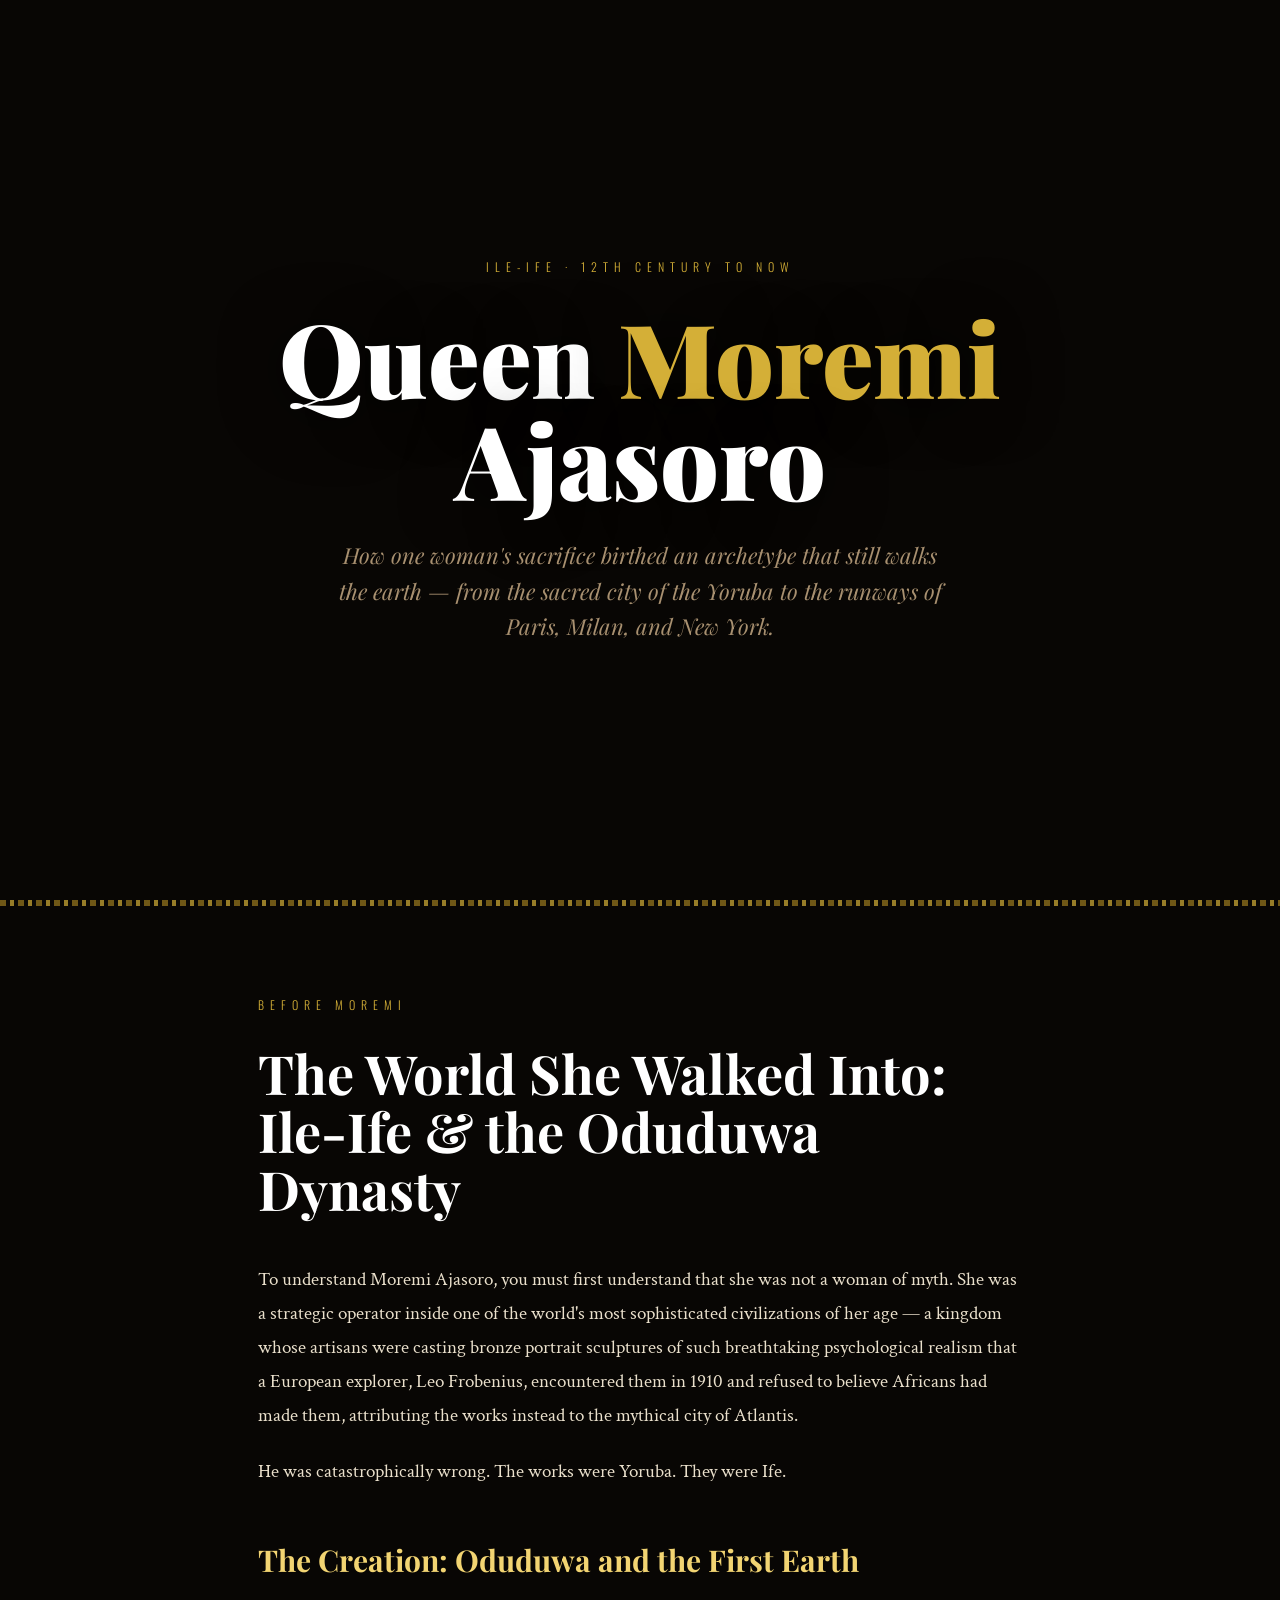
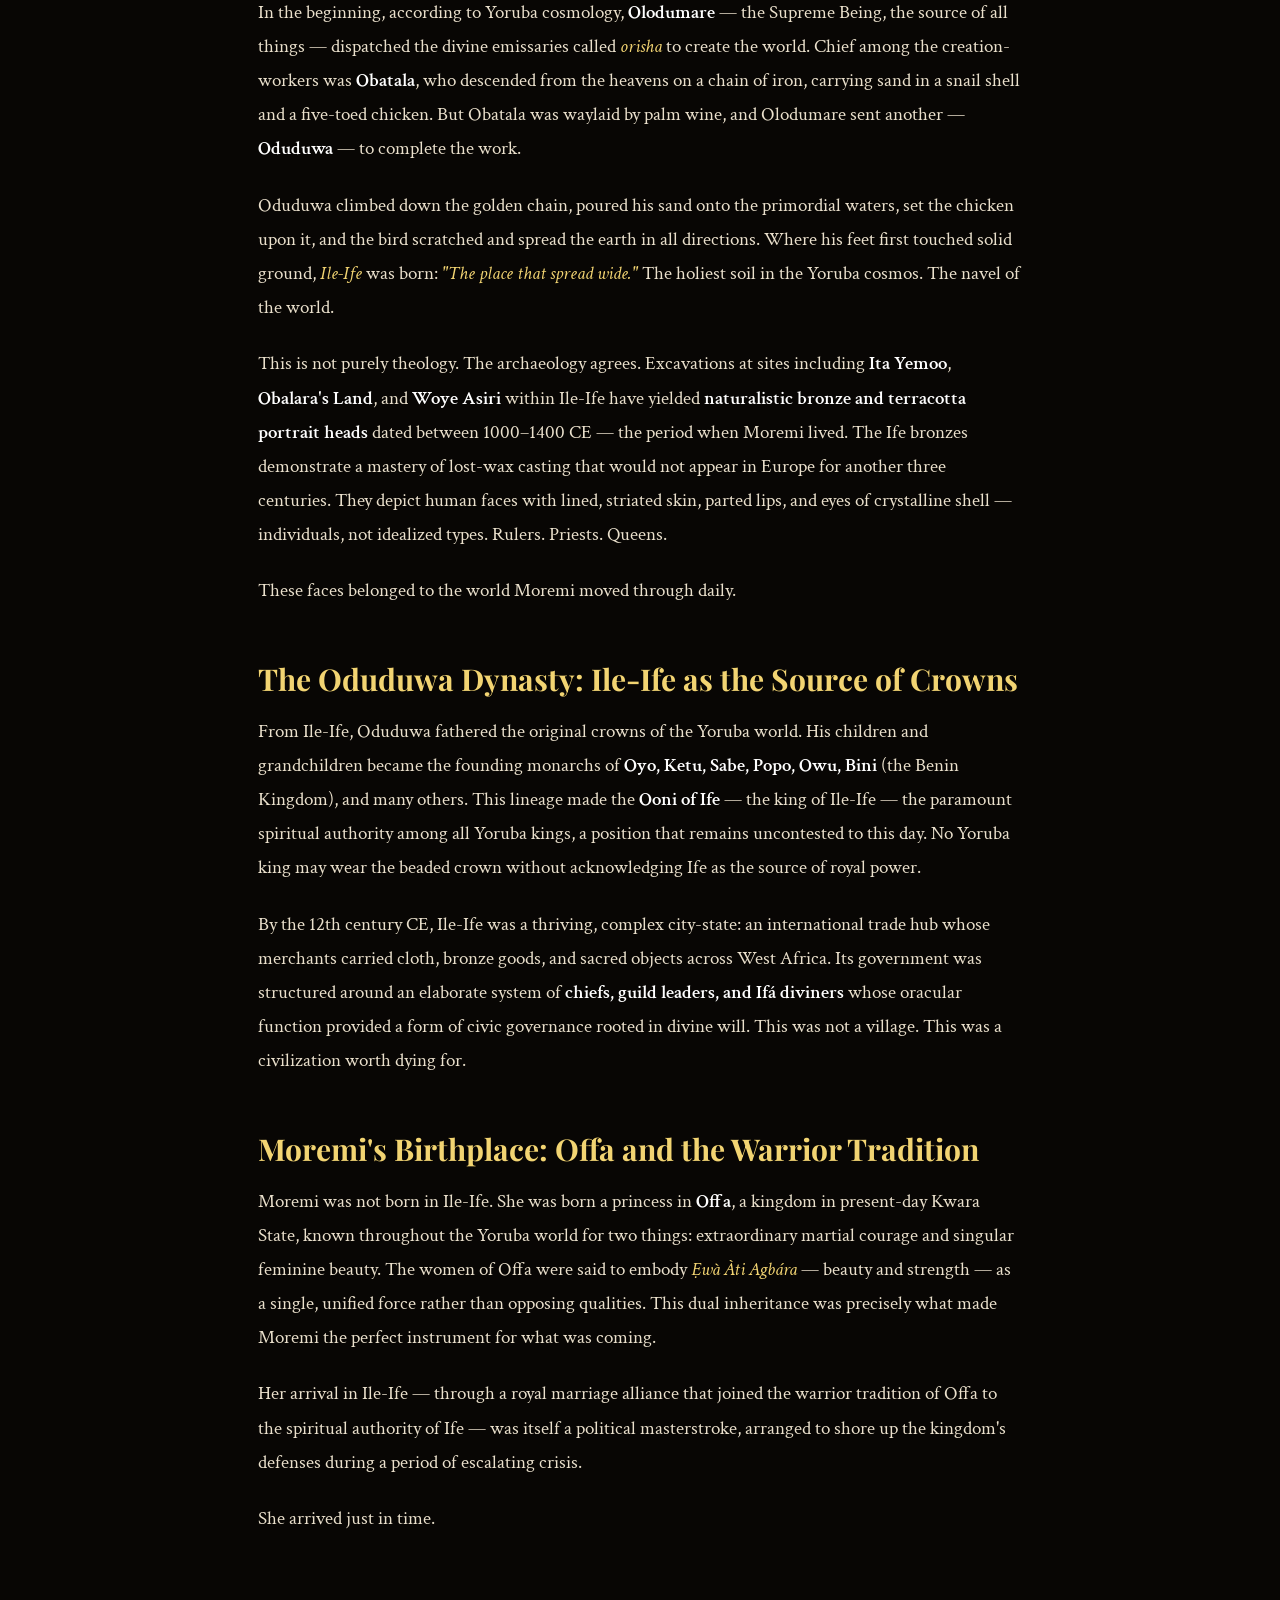
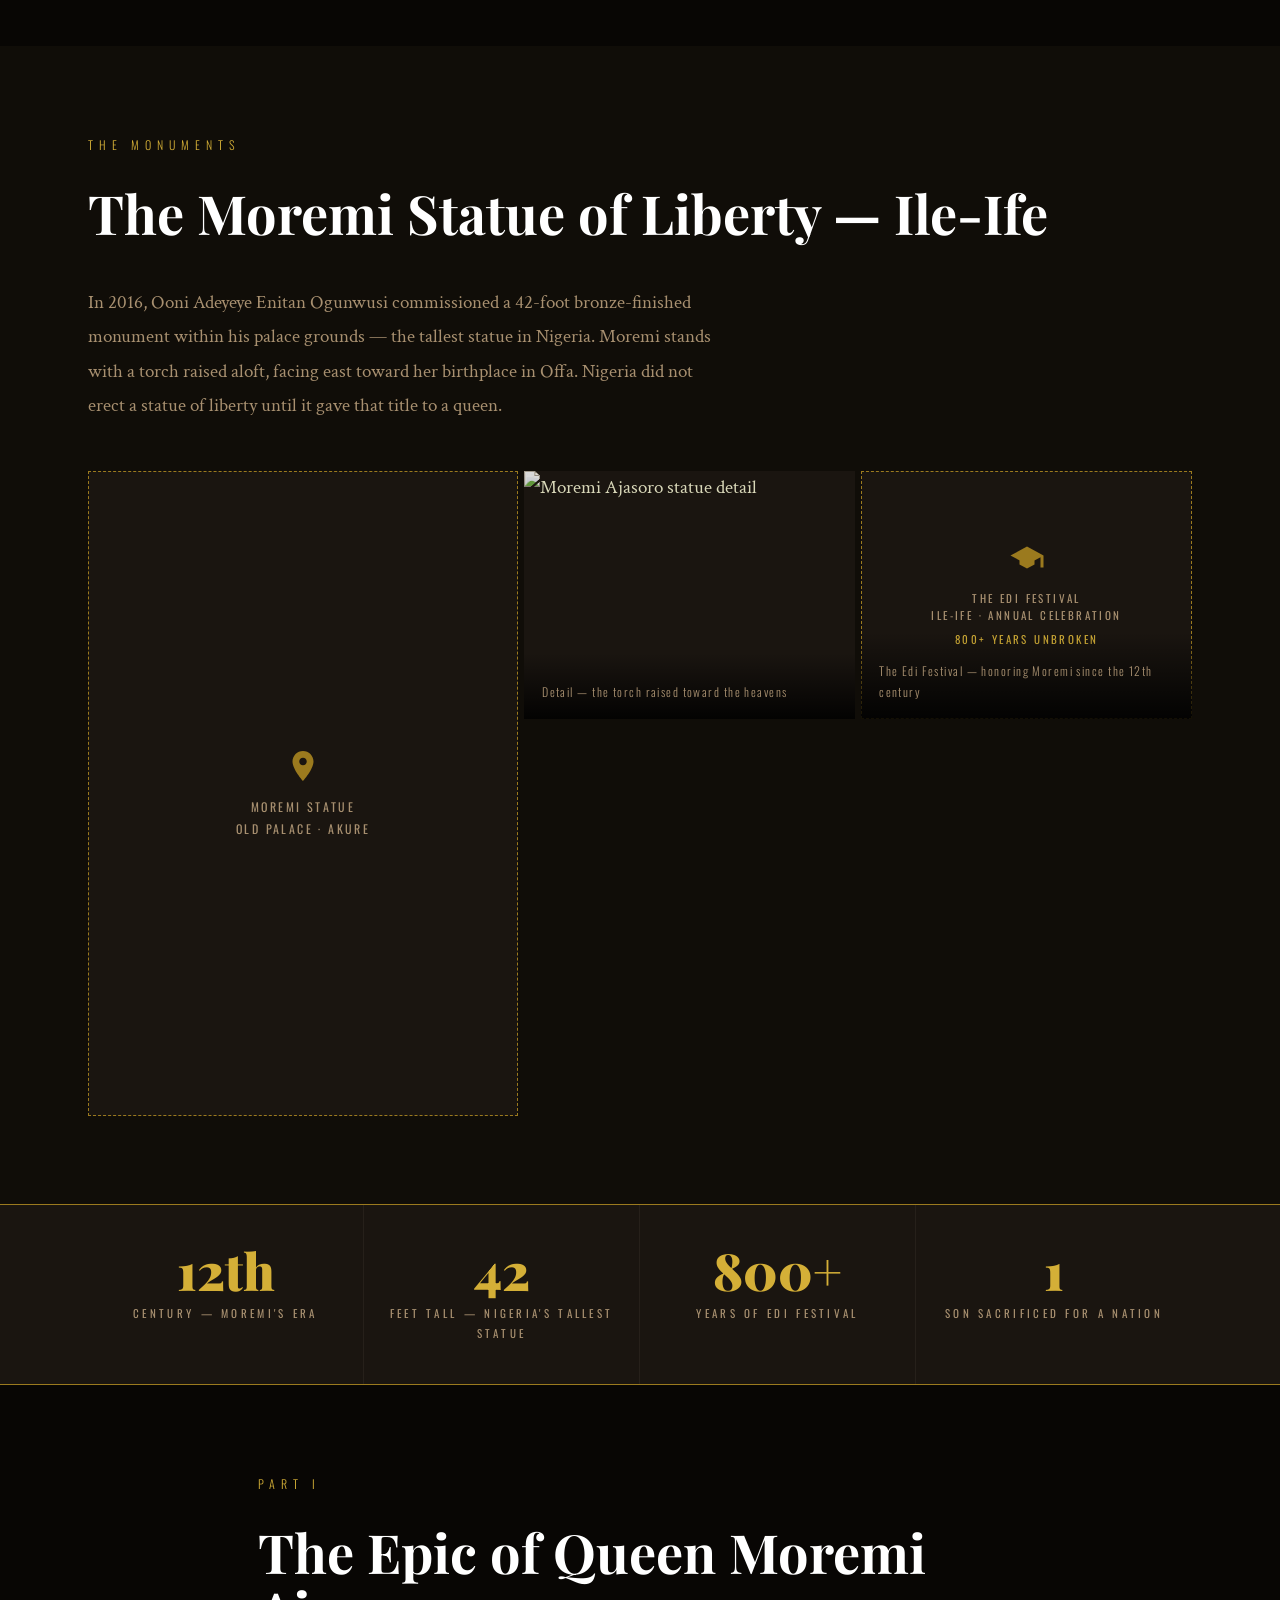
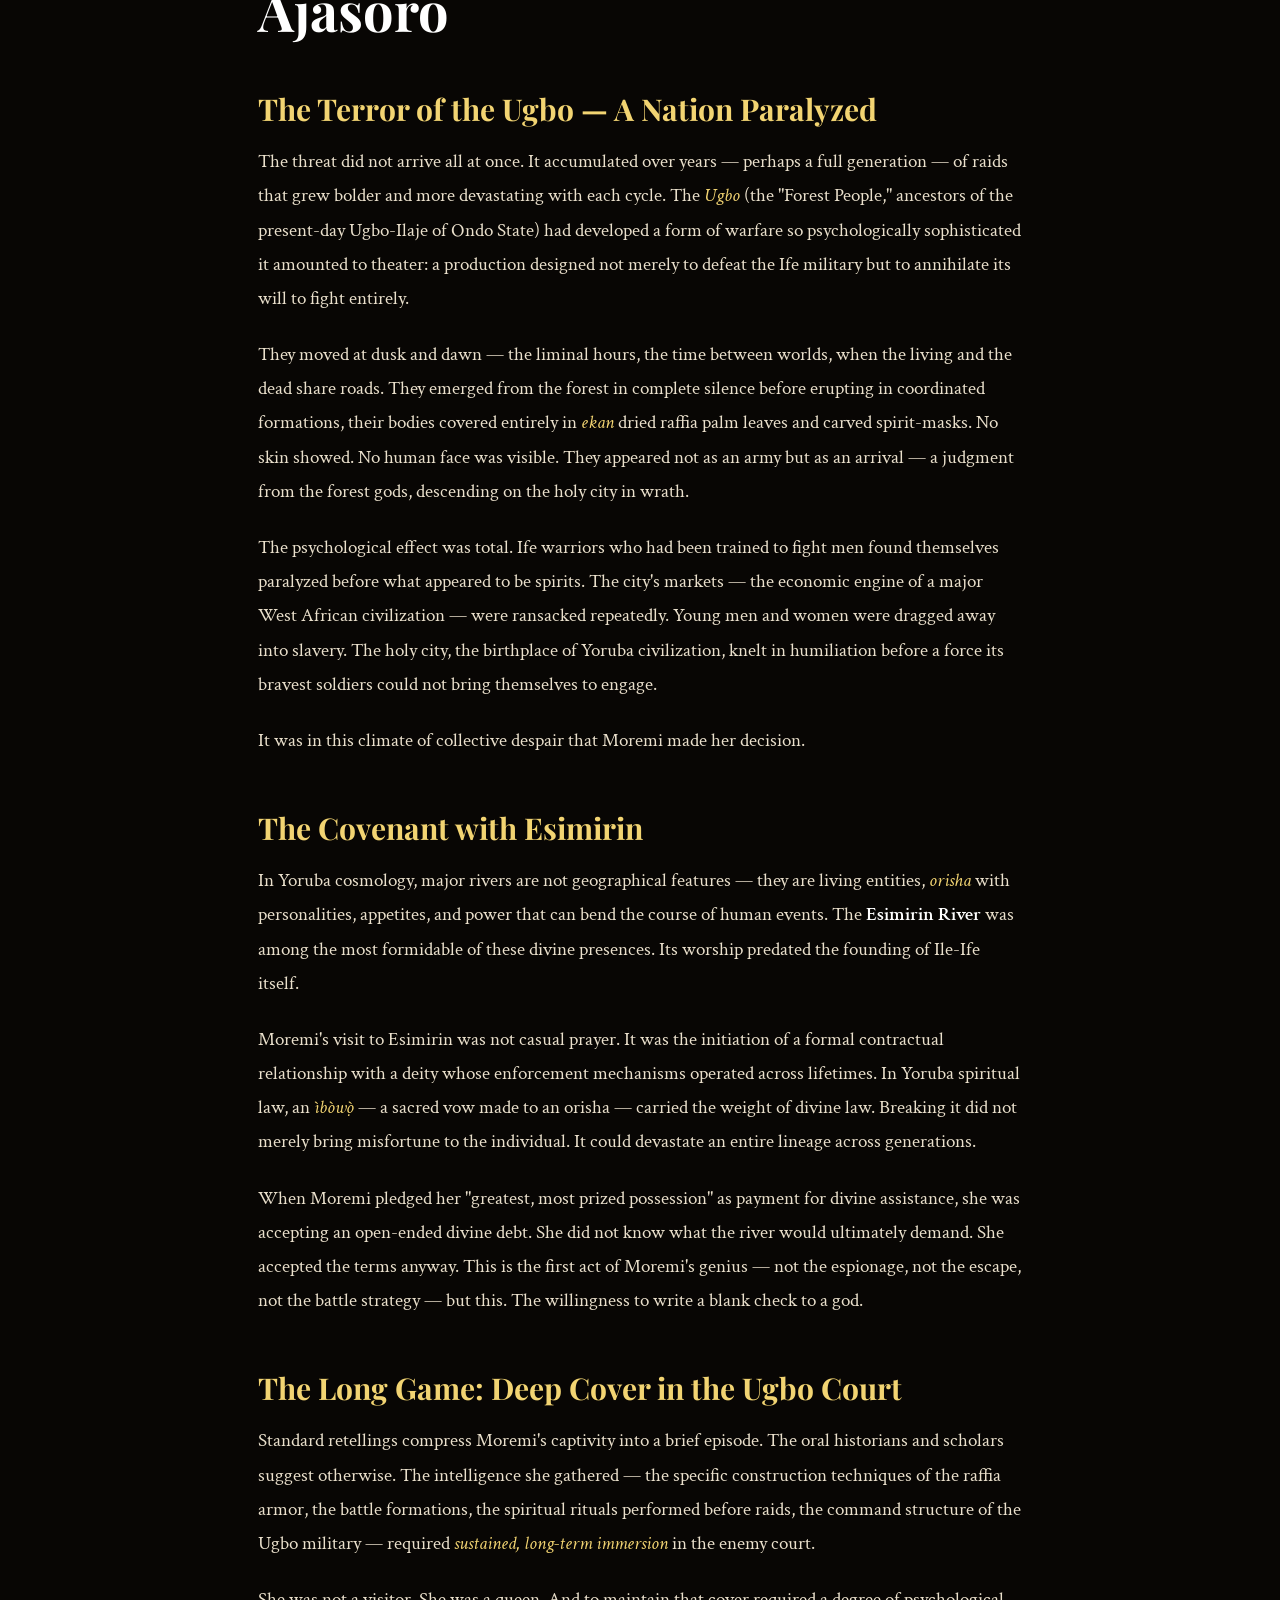
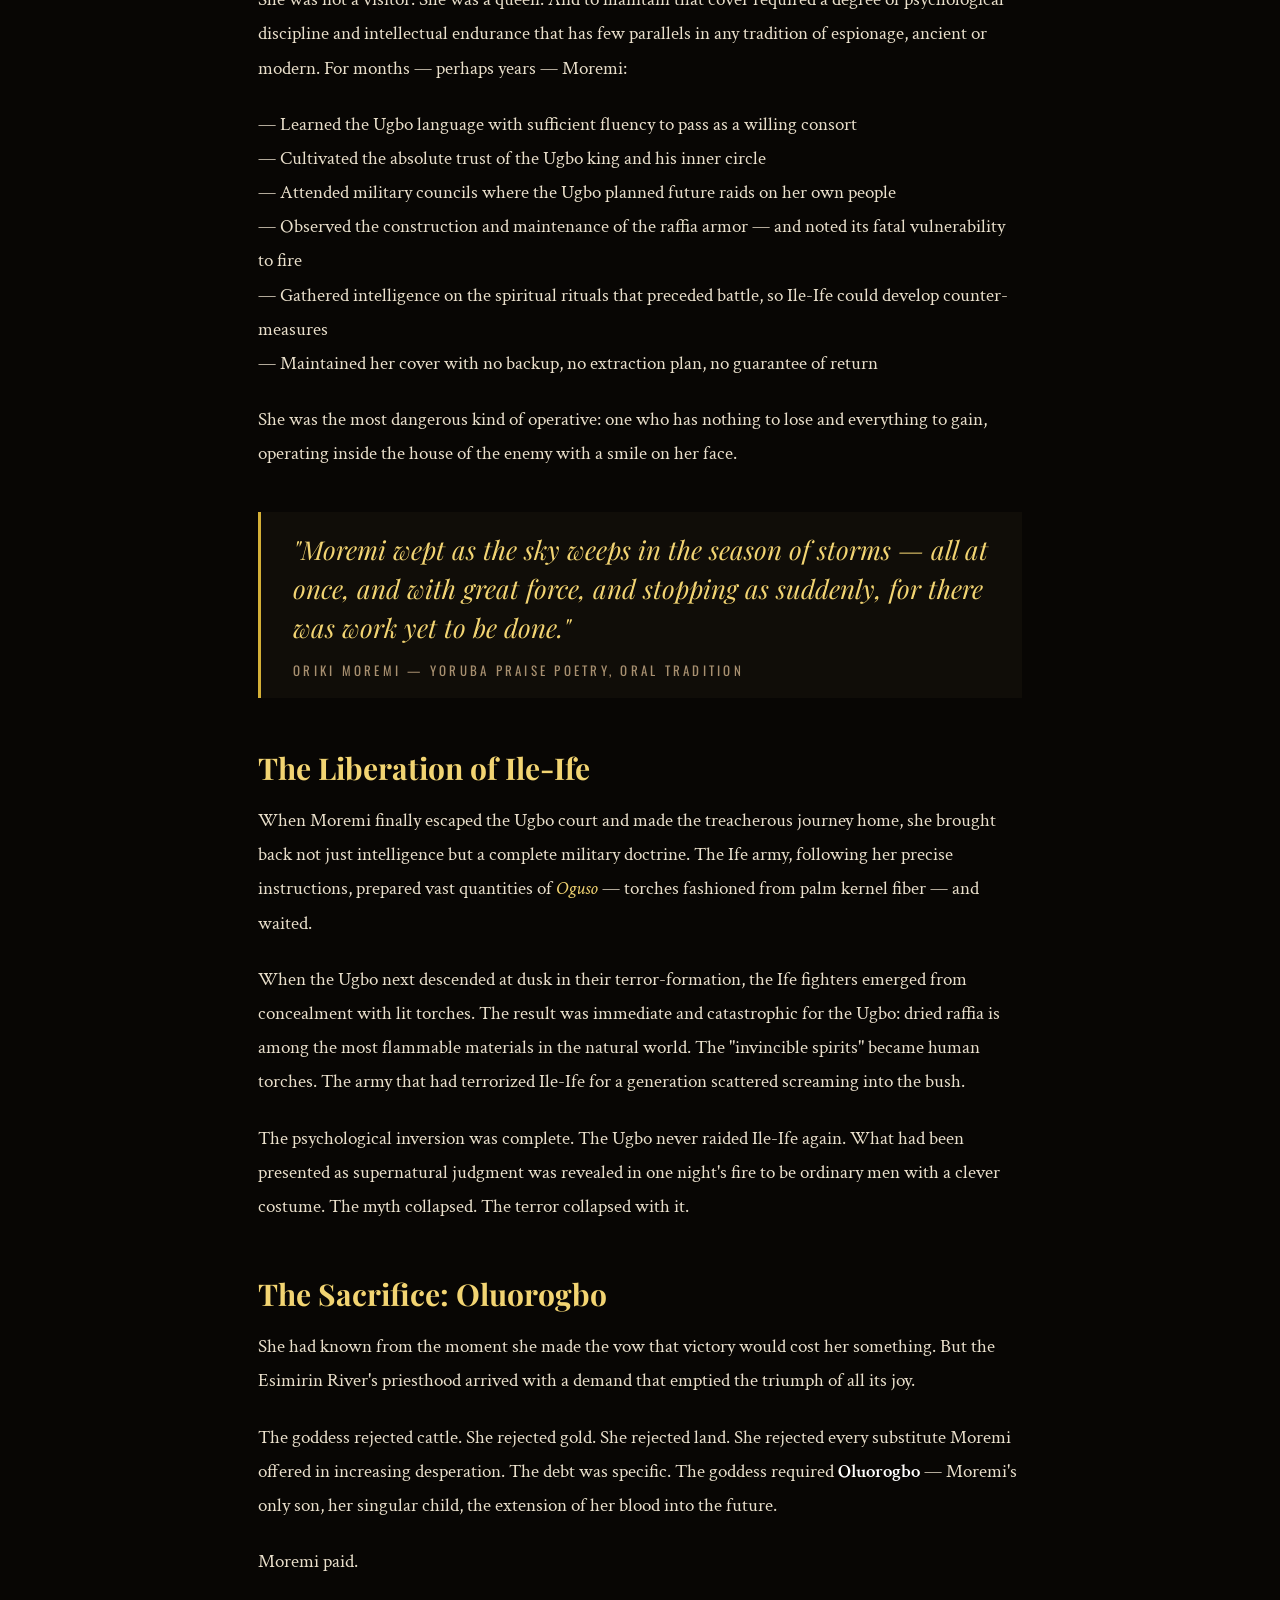
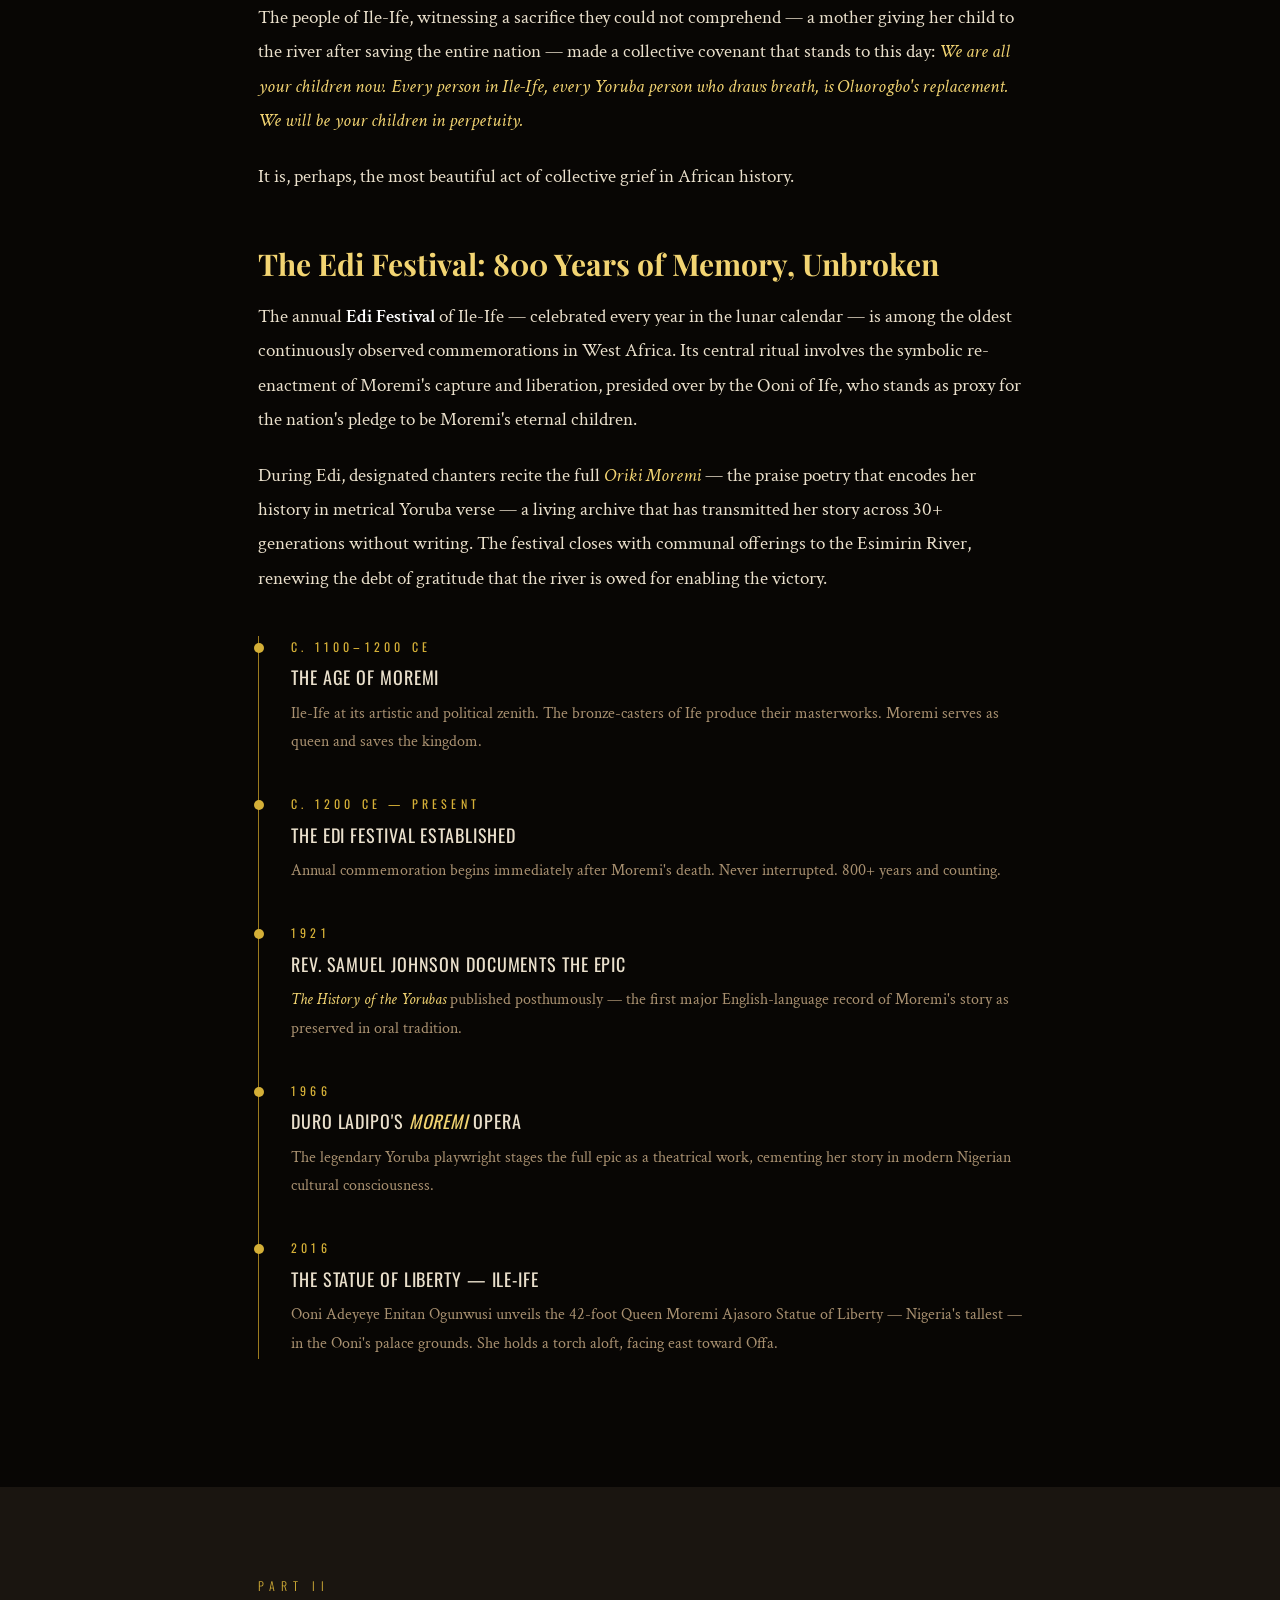
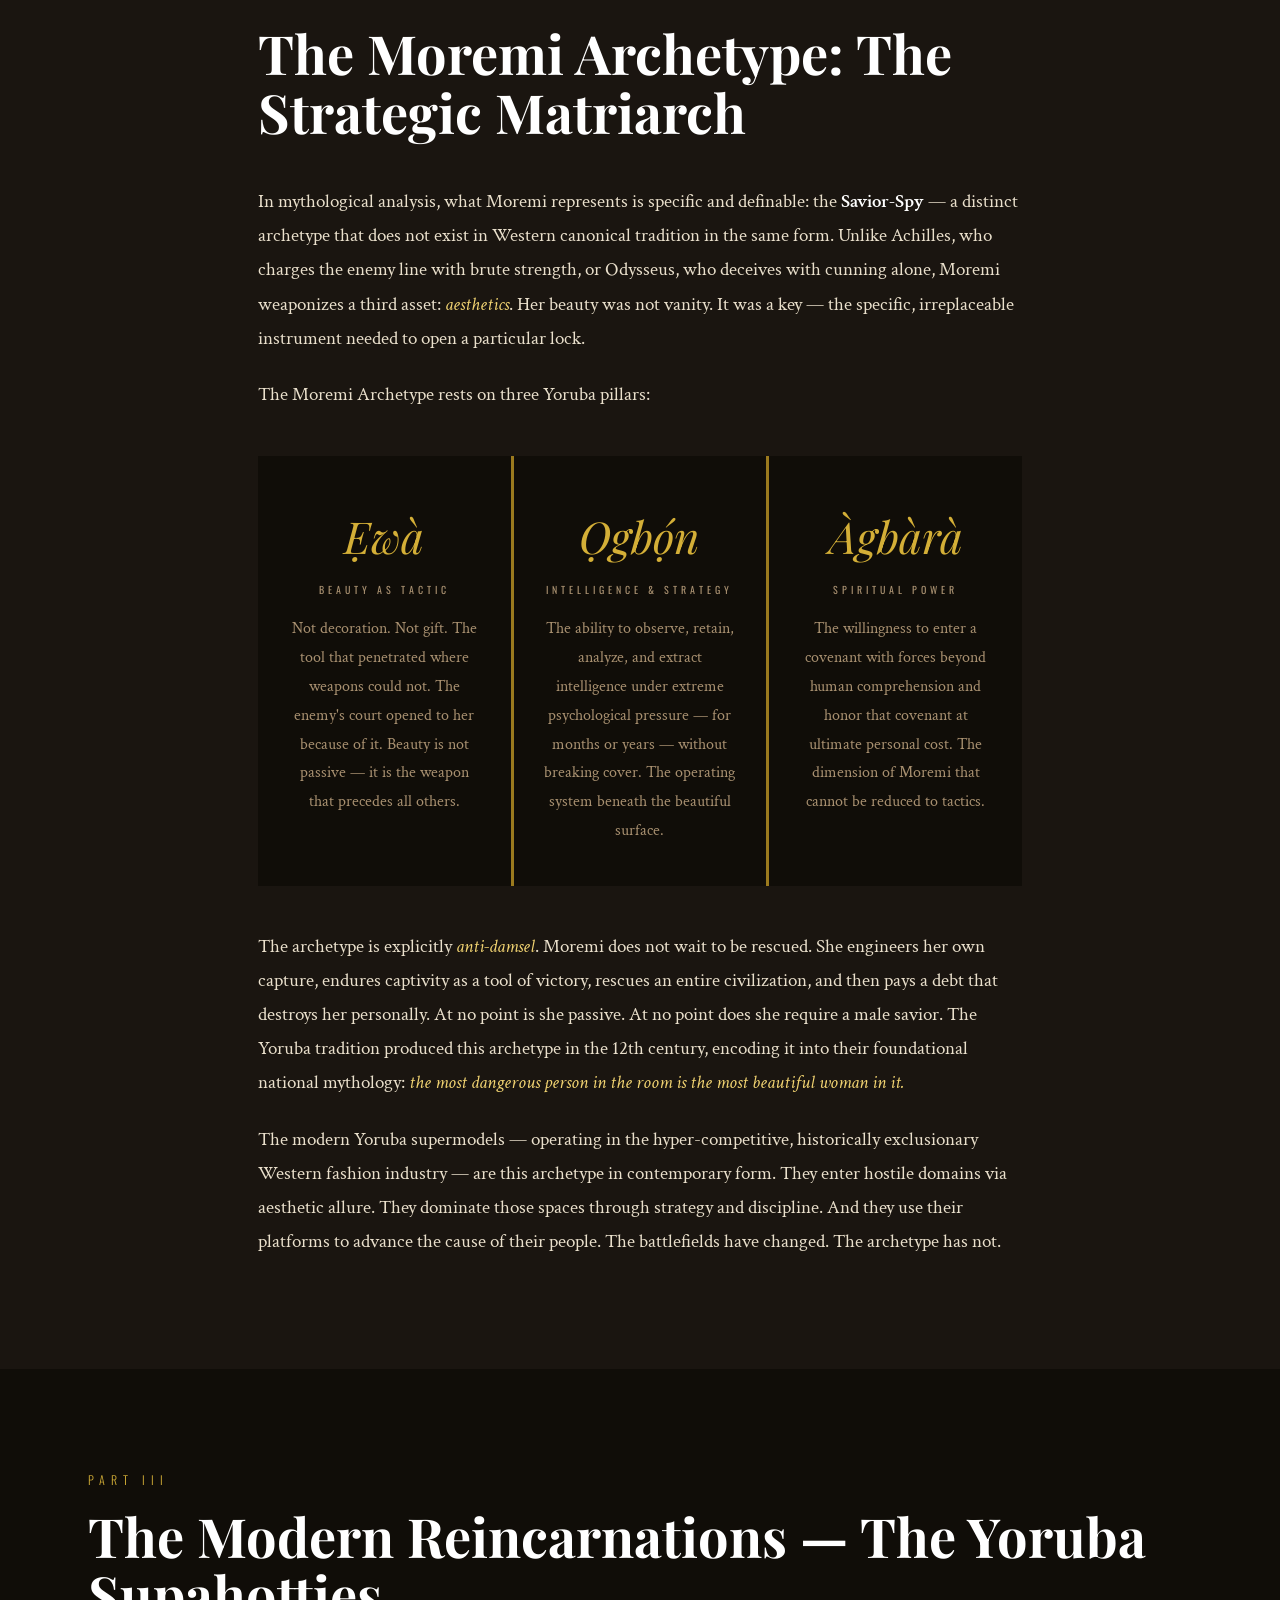
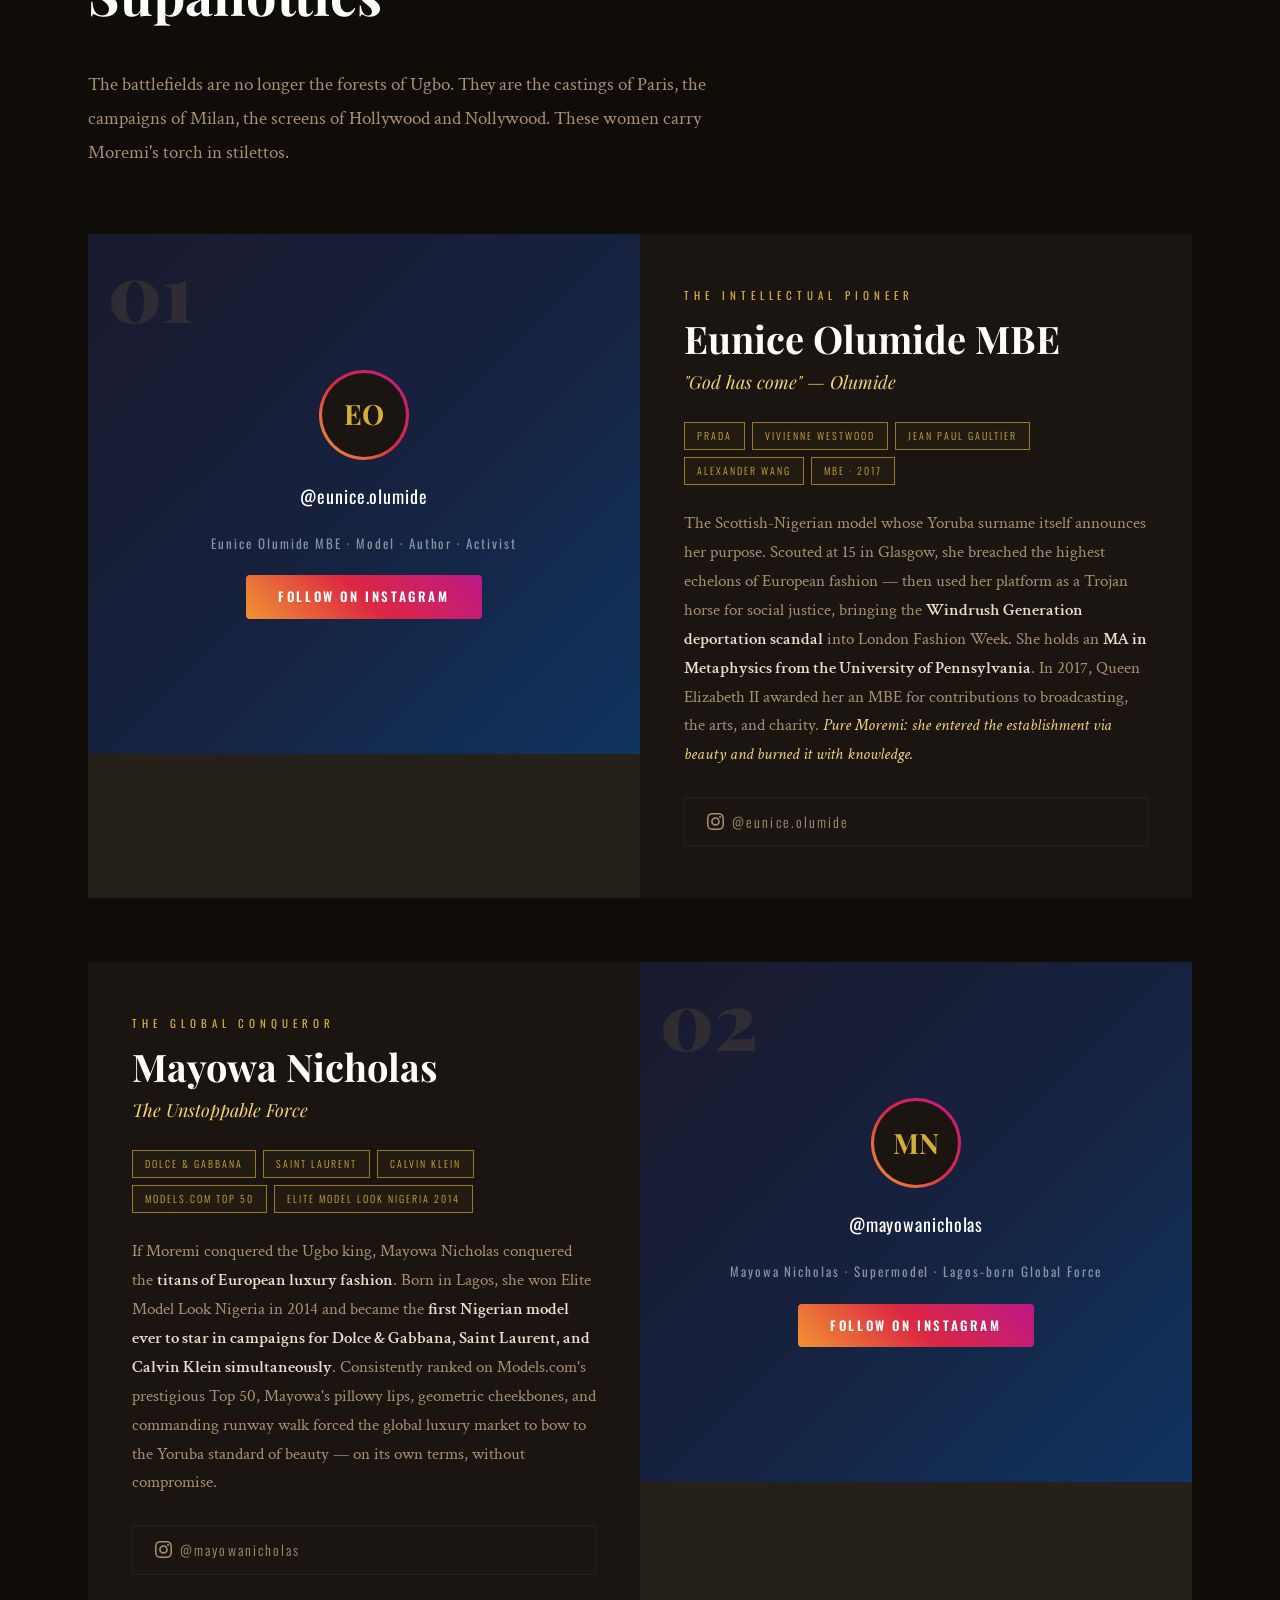
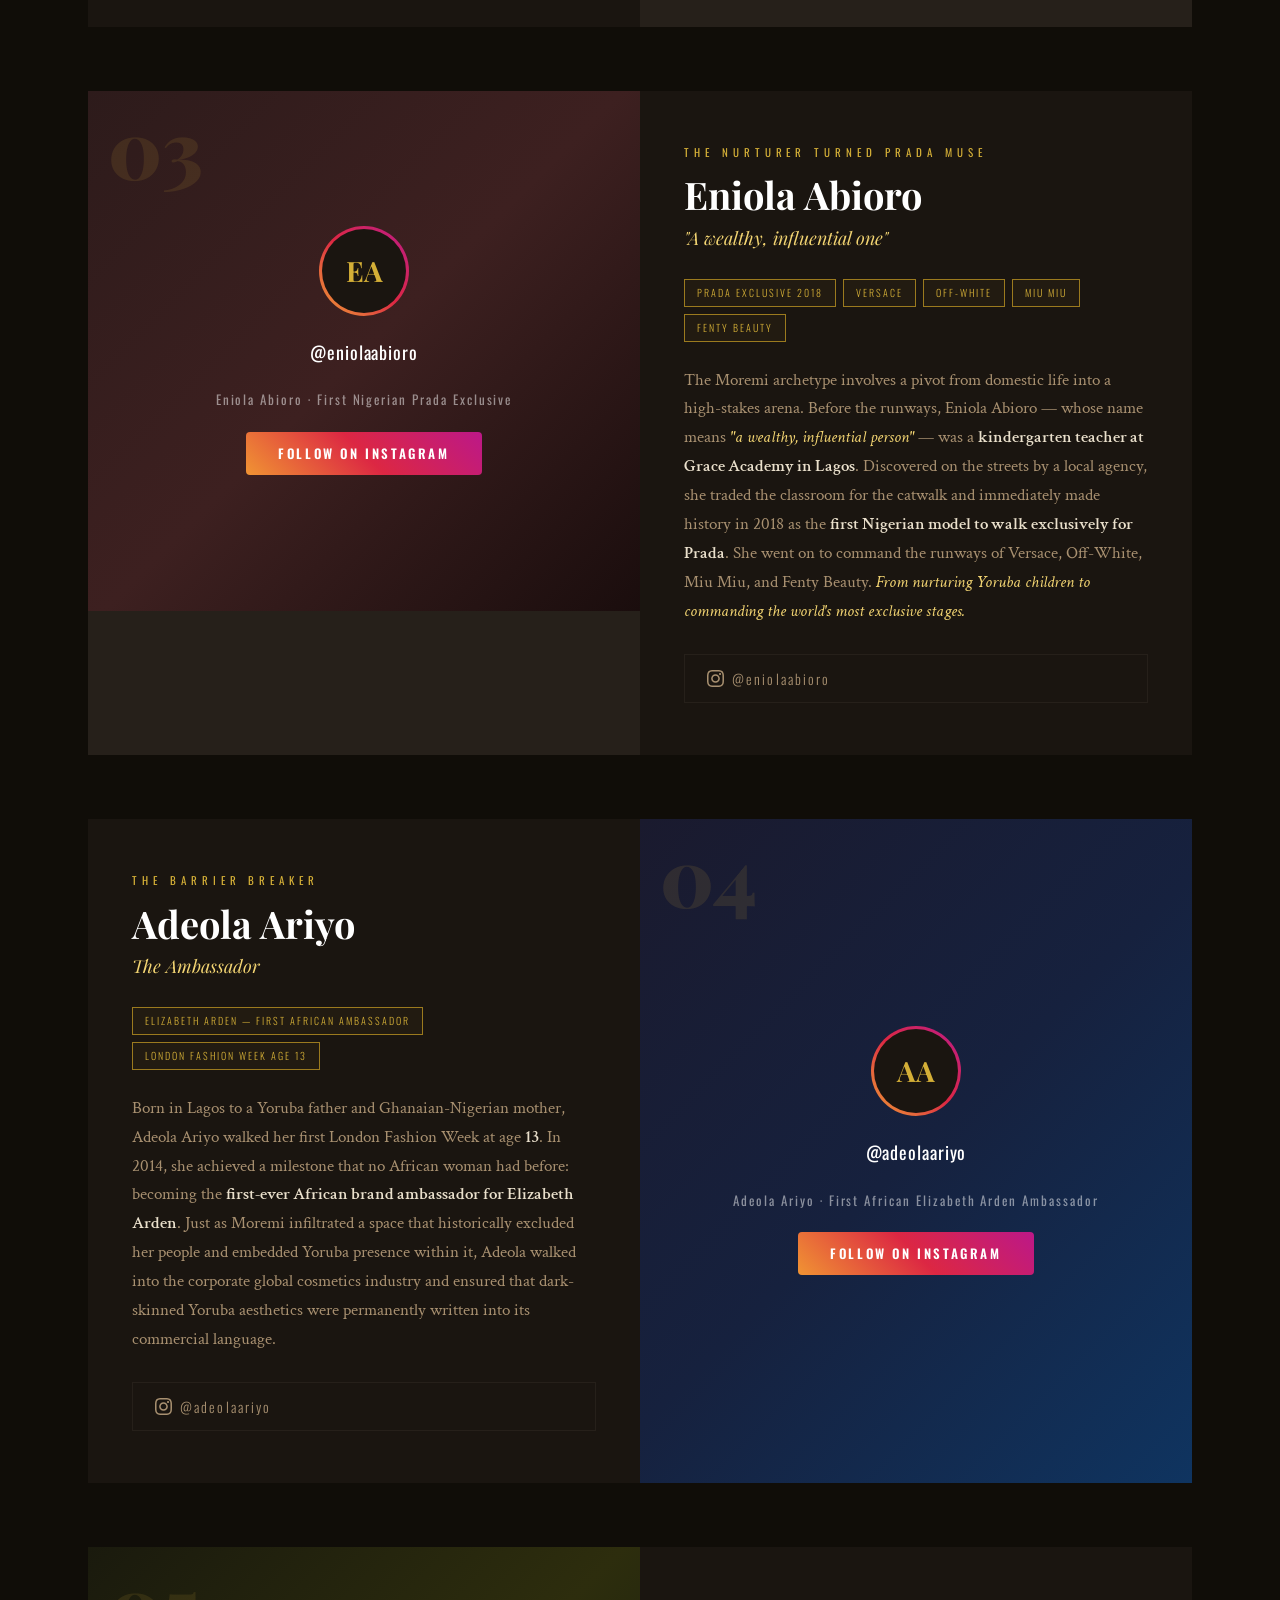
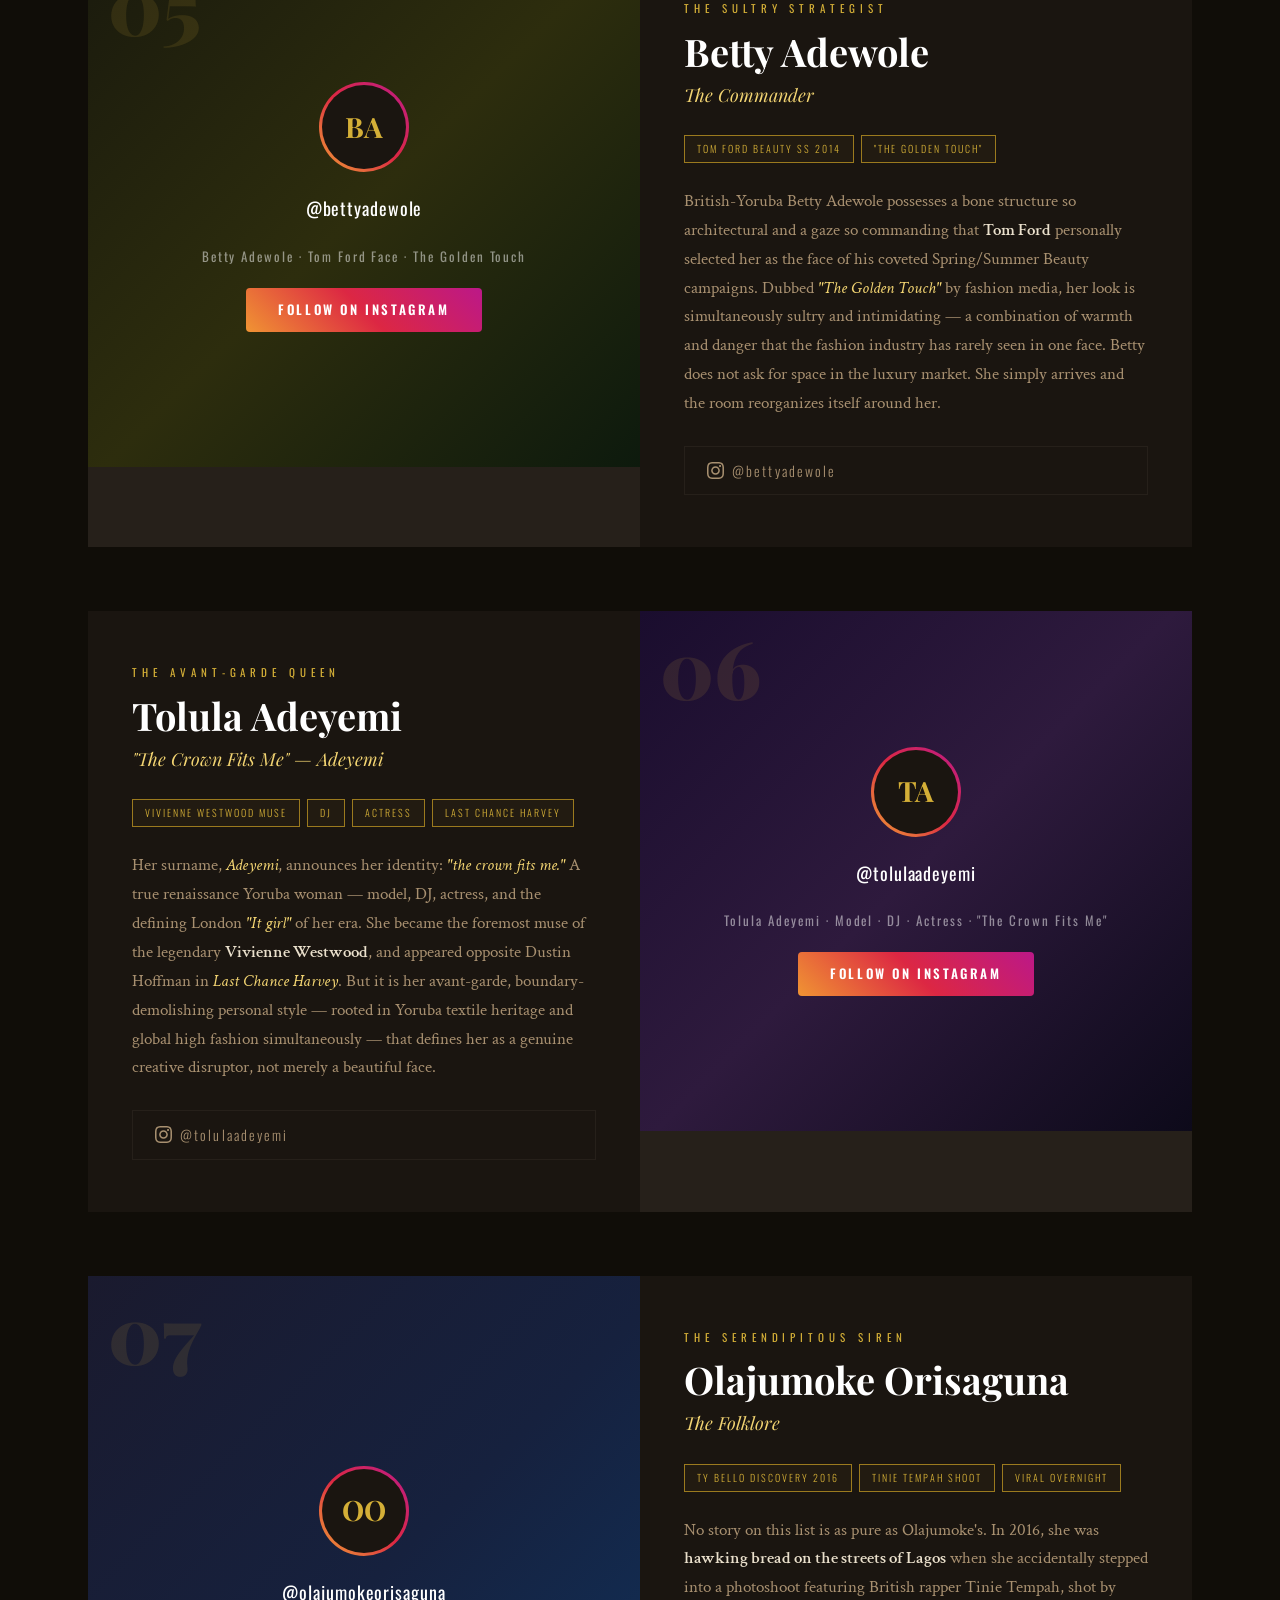
==== index.html @ 8769bfc2 "Add expanded Moremi story page with full history, 12 modern profiles, statue imagery, and Instagram " ====
<!DOCTYPE html>
<html lang="en">
<head>
  <meta charset="UTF-8">
  <meta name="viewport" content="width=device-width, initial-scale=1.0">
  <title>Queen Moremi Ajasoro & The Yoruba Supahotties</title>
  <link href="https://fonts.googleapis.com/css2?family=Playfair+Display:ital,wght@0,400;0,700;0,900;1,400;1,700&family=Crimson+Text:ital,wght@0,400;0,600;1,400&family=Oswald:wght@300;400;600&display=swap" rel="stylesheet">
  <style>
    :root {
      --gold: #D4AF37;
      --gold-light: #F2D472;
      --gold-dark: #9B7A1E;
      --black: #080604;
      --near-black: #100D08;
      --dark: #1A1510;
      --medium: #26201A;
      --text: #EAE0CC;
      --text-muted: #A89070;
    }
    * { margin: 0; padding: 0; box-sizing: border-box; }
    body {
      background: var(--black);
      color: var(--text);
      font-family: 'Crimson Text', Georgia, serif;
      font-size: 19px;
      line-height: 1.8;
    }

    /* ── HERO ── */
    .hero {
      position: relative;
      height: 100vh;
      min-height: 680px;
      display: flex;
      align-items: center;
      justify-content: center;
      overflow: hidden;
    }
    .hero-bg {
      position: absolute;
      inset: 0;
      background-image: url('https://upload.wikimedia.org/wikipedia/commons/9/90/Moremi_statue_at_the_Old_Palace_Of_The_Deji_Of_Akure.jpg');
      background-size: cover;
      background-position: center 15%;
      filter: brightness(0.22) sepia(0.6);
    }
    .hero-overlay {
      position: absolute;
      inset: 0;
      background: linear-gradient(to bottom, rgba(8,6,4,0.3) 0%, rgba(8,6,4,0.1) 50%, rgba(8,6,4,0.9) 100%);
    }
    .hero-content {
      position: relative;
      text-align: center;
      padding: 40px 24px;
      max-width: 900px;
    }
    .eyebrow {
      font-family: 'Oswald', sans-serif;
      font-weight: 300;
      letter-spacing: 0.5em;
      text-transform: uppercase;
      color: var(--gold);
      font-size: 12px;
      display: block;
      margin-bottom: 28px;
    }
    .hero h1 {
      font-family: 'Playfair Display', serif;
      font-size: clamp(46px, 8vw, 108px);
      font-weight: 900;
      line-height: 1.0;
      color: #fff;
      text-shadow: 0 2px 60px rgba(0,0,0,0.9);
      margin-bottom: 28px;
    }
    .hero h1 em { color: var(--gold); font-style: normal; }
    .hero-tagline {
      font-family: 'Playfair Display', serif;
      font-size: clamp(17px, 2.5vw, 22px);
      font-style: italic;
      color: var(--text-muted);
      line-height: 1.6;
      max-width: 620px;
      margin: 0 auto;
    }
    .adire-band {
      height: 6px;
      background: repeating-linear-gradient(90deg,
        var(--gold-dark) 0,var(--gold-dark) 6px,
        transparent 6px,transparent 10px,
        var(--gold) 10px,var(--gold) 14px,
        transparent 14px,transparent 18px);
      opacity: 0.7;
    }

    /* ── LAYOUT ── */
    .container { max-width: 820px; margin: 0 auto; padding: 0 28px; }
    .wide { max-width: 1160px; margin: 0 auto; padding: 0 28px; }
    section { padding: 88px 0; }

    h2 {
      font-family: 'Playfair Display', serif;
      font-size: clamp(30px, 5vw, 54px);
      font-weight: 700;
      color: #fff;
      line-height: 1.08;
      margin-bottom: 44px;
    }
    h3 {
      font-family: 'Playfair Display', serif;
      font-size: clamp(20px, 3vw, 30px);
      font-weight: 700;
      color: var(--gold-light);
      margin: 52px 0 18px;
      line-height: 1.2;
    }
    h4 {
      font-family: 'Oswald', sans-serif;
      font-size: 13px;
      font-weight: 400;
      letter-spacing: 0.35em;
      text-transform: uppercase;
      color: var(--gold);
      margin: 40px 0 10px;
    }
    p { margin-bottom: 22px; }
    em { color: var(--gold-light); font-style: italic; }
    strong { color: #fff; font-weight: 600; }

    .divider {
      border: none;
      height: 1px;
      background: linear-gradient(to right, transparent, var(--gold-dark), transparent);
      margin: 56px 0;
    }
    .ornament {
      text-align: center;
      position: relative;
      margin: 56px 0;
      color: var(--gold);
      font-size: 20px;
    }
    .ornament::before, .ornament::after {
      content: '';
      position: absolute;
      top: 50%;
      width: 42%;
      height: 1px;
      background: linear-gradient(to right, transparent, var(--gold-dark));
    }
    .ornament::before { left: 0; }
    .ornament::after { right: 0; background: linear-gradient(to left, transparent, var(--gold-dark)); }

    blockquote.pull {
      border-left: 3px solid var(--gold);
      padding: 18px 32px;
      margin: 40px 0;
      background: var(--near-black);
      font-family: 'Playfair Display', serif;
      font-size: clamp(19px, 2.5vw, 26px);
      font-style: italic;
      color: var(--gold-light);
      line-height: 1.5;
    }
    blockquote.pull cite {
      display: block;
      margin-top: 14px;
      font-size: 13px;
      font-style: normal;
      color: var(--text-muted);
      font-family: 'Oswald', sans-serif;
      letter-spacing: 0.25em;
      text-transform: uppercase;
    }

    /* ── STATUE GALLERY ── */
    .statue-section { background: var(--near-black); }
    .statue-intro { margin-bottom: 48px; }
    .statue-grid {
      display: grid;
      grid-template-columns: 1.3fr 1fr 1fr;
      grid-template-rows: auto auto;
      gap: 6px;
    }
    .statue-item {
      position: relative;
      overflow: hidden;
      background: var(--dark);
    }
    .statue-item.main { grid-row: span 2; aspect-ratio: 2/3; }
    .statue-item.sub { aspect-ratio: 4/3; }
    .statue-item img {
      width: 100%; height: 100%;
      object-fit: cover;
      display: block;
      filter: sepia(0.15) contrast(1.1) brightness(0.92);
      transition: transform 0.6s ease;
    }
    .statue-item:hover img { transform: scale(1.04); }
    .statue-cap {
      position: absolute;
      bottom: 0; left: 0; right: 0;
      background: linear-gradient(to top, rgba(0,0,0,0.88), transparent);
      padding: 28px 18px 16px;
      font-family: 'Oswald', sans-serif;
      font-size: 12px;
      font-weight: 300;
      letter-spacing: 0.12em;
      color: var(--text-muted);
    }
    .statue-placeholder {
      width: 100%; height: 100%;
      min-height: 220px;
      display: flex; align-items: center; justify-content: center;
      flex-direction: column;
      gap: 12px;
      background: var(--dark);
      border: 1px dashed var(--gold-dark);
      color: var(--text-muted);
      font-family: 'Oswald', sans-serif;
      font-size: 12px;
      letter-spacing: 0.2em;
      text-transform: uppercase;
      text-align: center;
      padding: 20px;
    }
    .statue-placeholder svg { width: 36px; height: 36px; fill: var(--gold-dark); }

    /* ── STATS ── */
    .stats-band {
      background: var(--dark);
      border-top: 1px solid var(--gold-dark);
      border-bottom: 1px solid var(--gold-dark);
    }
    .stats-grid {
      display: grid;
      grid-template-columns: repeat(4, 1fr);
      divide-color: var(--medium);
    }
    .stat-item {
      padding: 40px 24px;
      text-align: center;
      border-right: 1px solid var(--medium);
    }
    .stat-item:last-child { border-right: none; }
    .stat-number {
      font-family: 'Playfair Display', serif;
      font-size: clamp(36px, 4vw, 58px);
      font-weight: 900;
      color: var(--gold);
      line-height: 1;
      display: block;
    }
    .stat-label {
      font-family: 'Oswald', sans-serif;
      font-size: 11px;
      letter-spacing: 0.3em;
      text-transform: uppercase;
      color: var(--text-muted);
      margin-top: 8px;
      display: block;
    }

    /* ── ARCHETYPE PILLARS ── */
    .pillars-section { background: var(--dark); }
    .pillars {
      display: grid;
      grid-template-columns: repeat(3, 1fr);
      gap: 3px;
      margin: 44px 0;
      background: var(--gold-dark);
    }
    .pillar {
      background: var(--near-black);
      padding: 40px 28px;
      text-align: center;
    }
    .pillar-yoruba {
      font-family: 'Playfair Display', serif;
      font-size: 44px;
      font-style: italic;
      color: var(--gold);
      display: block;
      margin-bottom: 6px;
    }
    .pillar-word {
      font-family: 'Oswald', sans-serif;
      font-size: 10px;
      letter-spacing: 0.4em;
      text-transform: uppercase;
      color: var(--text-muted);
      margin-bottom: 16px;
      display: block;
    }
    .pillar p { font-size: 16px; color: var(--text-muted); margin: 0; }

    /* ── TIMELINE ── */
    .timeline { padding-left: 32px; border-left: 1px solid var(--gold-dark); margin: 40px 0; }
    .tl-item { position: relative; margin-bottom: 36px; }
    .tl-item::before {
      content: '';
      position: absolute;
      left: -37px; top: 7px;
      width: 10px; height: 10px;
      background: var(--gold);
      border-radius: 50%;
    }
    .tl-date {
      font-family: 'Oswald', sans-serif;
      font-size: 12px;
      letter-spacing: 0.35em;
      color: var(--gold);
      text-transform: uppercase;
      margin-bottom: 4px;
    }
    .tl-item h4 { margin: 0 0 6px; font-size: 18px; color: var(--text); letter-spacing: 0.05em; }
    .tl-item p { font-size: 16px; color: var(--text-muted); margin: 0; }

    /* ── MODEL CARDS ── */
    .models-section { background: var(--near-black); padding: 100px 0; }
    .models-section > .wide > .eyebrow { display: block; margin-bottom: 16px; }

    .model-card {
      display: grid;
      grid-template-columns: 1fr 1fr;
      margin: 64px 0;
      background: var(--dark);
      overflow: hidden;
    }
    .model-card.flip { direction: rtl; }
    .model-card.flip > * { direction: ltr; }

    .mc-media {
      position: relative;
      min-height: 520px;
      background: var(--medium);
      overflow: hidden;
    }
    .mc-number {
      position: absolute;
      top: 16px; left: 20px;
      font-family: 'Playfair Display', serif;
      font-size: 80px;
      font-weight: 900;
      color: rgba(212,175,55,0.12);
      line-height: 1;
      z-index: 1;
      pointer-events: none;
    }
    .mc-media .ig-embed-wrapper {
      width: 100%;
      min-height: 520px;
      background: #1a1a1a;
      display: flex;
      align-items: flex-start;
      justify-content: center;
      overflow-y: auto;
      padding: 0;
    }
    .mc-media .ig-embed-wrapper .instagram-media {
      max-width: 100% !important;
      min-width: 0 !important;
      width: 100% !important;
      margin: 0 !important;
    }

    /* Instagram profile card fallback */
    .ig-profile-card {
      width: 100%;
      min-height: 520px;
      background: linear-gradient(135deg, #1a1a2e 0%, #16213e 50%, #0f3460 100%);
      display: flex;
      align-items: center;
      justify-content: center;
      flex-direction: column;
      gap: 20px;
      padding: 32px;
      text-align: center;
      text-decoration: none;
      transition: opacity 0.3s;
    }
    .ig-profile-card:hover { opacity: 0.9; }
    .ig-avatar {
      width: 90px; height: 90px;
      border-radius: 50%;
      background: linear-gradient(45deg, #f09433 0%, #e6683c 25%, #dc2743 50%, #cc2366 75%, #bc1888 100%);
      padding: 3px;
      display: flex; align-items: center; justify-content: center;
    }
    .ig-avatar-inner {
      width: 84px; height: 84px;
      border-radius: 50%;
      background: var(--dark);
      display: flex; align-items: center; justify-content: center;
      font-family: 'Playfair Display', serif;
      font-size: 28px;
      font-weight: 700;
      color: var(--gold);
    }
    .ig-handle-text {
      font-family: 'Oswald', sans-serif;
      font-size: 18px;
      font-weight: 400;
      color: #fff;
      letter-spacing: 0.05em;
    }
    .ig-follow-btn {
      background: linear-gradient(45deg, #f09433, #dc2743, #bc1888);
      color: #fff;
      border: none;
      padding: 10px 32px;
      font-family: 'Oswald', sans-serif;
      font-size: 13px;
      font-weight: 600;
      letter-spacing: 0.2em;
      text-transform: uppercase;
      cursor: pointer;
      border-radius: 4px;
    }
    .ig-followers {
      font-family: 'Oswald', sans-serif;
      font-size: 13px;
      color: rgba(255,255,255,0.5);
      letter-spacing: 0.15em;
    }

    .mc-content {
      padding: 52px 44px;
      display: flex;
      flex-direction: column;
      justify-content: center;
    }
    .mc-archetype {
      font-family: 'Oswald', sans-serif;
      font-size: 11px;
      letter-spacing: 0.45em;
      text-transform: uppercase;
      color: var(--gold);
      margin-bottom: 12px;
    }
    .mc-name {
      font-family: 'Playfair Display', serif;
      font-size: clamp(26px, 3vw, 38px);
      font-weight: 700;
      color: #fff;
      line-height: 1.1;
      margin-bottom: 6px;
    }
    .mc-title {
      font-family: 'Playfair Display', serif;
      font-size: 18px;
      font-style: italic;
      color: var(--gold-light);
      margin-bottom: 24px;
    }
    .mc-chips {
      display: flex;
      flex-wrap: wrap;
      gap: 7px;
      margin-bottom: 24px;
    }
    .chip {
      font-family: 'Oswald', sans-serif;
      font-size: 10px;
      font-weight: 300;
      letter-spacing: 0.2em;
      text-transform: uppercase;
      color: var(--gold);
      border: 1px solid var(--gold-dark);
      padding: 4px 12px;
      background: rgba(212,175,55,0.04);
    }
    .mc-bio { font-size: 17px; color: var(--text-muted); line-height: 1.7; margin-bottom: 28px; }
    .mc-bio strong { color: var(--text); }
    .mc-bio em { color: var(--gold-light); font-style: italic; }
    .ig-link {
      display: inline-flex;
      align-items: center;
      gap: 8px;
      text-decoration: none;
      color: var(--text-muted);
      font-family: 'Oswald', sans-serif;
      font-size: 14px;
      font-weight: 300;
      letter-spacing: 0.15em;
      border: 1px solid var(--medium);
      padding: 11px 22px;
      transition: all 0.3s;
    }
    .ig-link:hover {
      color: var(--gold);
      border-color: var(--gold-dark);
      background: rgba(212,175,55,0.05);
    }
    .ig-link svg { width: 17px; height: 17px; flex-shrink: 0; }

    /* ── SOURCES ── */
    .sources-section { background: var(--dark); }
    .sources-list { list-style: none; counter-reset: src; }
    .sources-list li {
      counter-increment: src;
      position: relative;
      padding: 20px 0 20px 52px;
      border-bottom: 1px solid var(--medium);
      font-size: 16px;
      color: var(--text-muted);
    }
    .sources-list li::before {
      content: counter(src);
      position: absolute;
      left: 0; top: 18px;
      font-family: 'Playfair Display', serif;
      font-size: 32px;
      font-weight: 700;
      color: var(--gold-dark);
      line-height: 1;
    }

    /* ── FOOTER ── */
    footer {
      background: var(--black);
      padding: 48px 0 36px;
      text-align: center;
      border-top: 1px solid var(--dark);
    }
    footer .yoruba-q {
      font-family: 'Playfair Display', serif;
      font-size: 22px;
      font-style: italic;
      color: var(--gold);
      margin-bottom: 8px;
    }
    footer p {
      font-family: 'Oswald', sans-serif;
      font-size: 12px;
      letter-spacing: 0.3em;
      text-transform: uppercase;
      color: var(--text-muted);
      margin: 0;
    }

    /* ── RESPONSIVE ── */
    @media (max-width: 900px) {
      .statue-grid { grid-template-columns: 1fr 1fr; }
      .statue-item.main { grid-row: span 1; aspect-ratio: 4/3; }
      .stats-grid { grid-template-columns: repeat(2, 1fr); }
      .pillars { grid-template-columns: 1fr; }
      .model-card, .model-card.flip { grid-template-columns: 1fr; direction: ltr; }
      .mc-media { min-height: 380px; }
      .mc-content { padding: 36px 28px; }
    }
    @media (max-width: 560px) {
      .statue-grid { grid-template-columns: 1fr; }
      .stats-grid { grid-template-columns: 1fr 1fr; }
    }
  </style>
</head>
<body>

<!-- ═══════════════════════════════════════════
     HERO
════════════════════════════════════════════ -->
<div class="hero">
  <div class="hero-bg"></div>
  <div class="hero-overlay"></div>
  <div class="hero-content">
    <span class="eyebrow">Ile-Ife · 12th Century to Now</span>
    <h1>Queen <em>Moremi</em><br>Ajasoro</h1>
    <p class="hero-tagline">How one woman's sacrifice birthed an archetype that still walks the earth — from the sacred city of the Yoruba to the runways of Paris, Milan, and New York.</p>
  </div>
</div>
<div class="adire-band"></div>

<!-- ═══════════════════════════════════════════
     PART 0 — BEFORE MOREMI: THE WORLD SHE WALKED INTO
════════════════════════════════════════════ -->
<section>
  <div class="container">
    <span class="eyebrow">Before Moremi</span>
    <h2>The World She Walked Into: Ile-Ife &amp; the Oduduwa Dynasty</h2>

    <p>To understand Moremi Ajasoro, you must first understand that she was not a woman of myth. She was a strategic operator inside one of the world's most sophisticated civilizations of her age — a kingdom whose artisans were casting bronze portrait sculptures of such breathtaking psychological realism that a European explorer, Leo Frobenius, encountered them in 1910 and refused to believe Africans had made them, attributing the works instead to the mythical city of Atlantis.</p>

    <p>He was catastrophically wrong. The works were Yoruba. They were Ife.</p>

    <h3>The Creation: Oduduwa and the First Earth</h3>

    <p>In the beginning, according to Yoruba cosmology, <strong>Olodumare</strong> — the Supreme Being, the source of all things — dispatched the divine emissaries called <em>orisha</em> to create the world. Chief among the creation-workers was <strong>Obatala</strong>, who descended from the heavens on a chain of iron, carrying sand in a snail shell and a five-toed chicken. But Obatala was waylaid by palm wine, and Olodumare sent another — <strong>Oduduwa</strong> — to complete the work.</p>

    <p>Oduduwa climbed down the golden chain, poured his sand onto the primordial waters, set the chicken upon it, and the bird scratched and spread the earth in all directions. Where his feet first touched solid ground, <em>Ile-Ife</em> was born: <em>"The place that spread wide."</em> The holiest soil in the Yoruba cosmos. The navel of the world.</p>

    <p>This is not purely theology. The archaeology agrees. Excavations at sites including <strong>Ita Yemoo</strong>, <strong>Obalara's Land</strong>, and <strong>Woye Asiri</strong> within Ile-Ife have yielded <strong>naturalistic bronze and terracotta portrait heads</strong> dated between 1000–1400 CE — the period when Moremi lived. The Ife bronzes demonstrate a mastery of lost-wax casting that would not appear in Europe for another three centuries. They depict human faces with lined, striated skin, parted lips, and eyes of crystalline shell — individuals, not idealized types. Rulers. Priests. Queens.</p>

    <p>These faces belonged to the world Moremi moved through daily.</p>

    <h3>The Oduduwa Dynasty: Ile-Ife as the Source of Crowns</h3>

    <p>From Ile-Ife, Oduduwa fathered the original crowns of the Yoruba world. His children and grandchildren became the founding monarchs of <strong>Oyo, Ketu, Sabe, Popo, Owu, Bini</strong> (the Benin Kingdom), and many others. This lineage made the <strong>Ooni of Ife</strong> — the king of Ile-Ife — the paramount spiritual authority among all Yoruba kings, a position that remains uncontested to this day. No Yoruba king may wear the beaded crown without acknowledging Ife as the source of royal power.</p>

    <p>By the 12th century CE, Ile-Ife was a thriving, complex city-state: an international trade hub whose merchants carried cloth, bronze goods, and sacred objects across West Africa. Its government was structured around an elaborate system of <strong>chiefs, guild leaders, and Ifá diviners</strong> whose oracular function provided a form of civic governance rooted in divine will. This was not a village. This was a civilization worth dying for.</p>

    <h3>Moremi's Birthplace: Offa and the Warrior Tradition</h3>

    <p>Moremi was not born in Ile-Ife. She was born a princess in <strong>Offa</strong>, a kingdom in present-day Kwara State, known throughout the Yoruba world for two things: extraordinary martial courage and singular feminine beauty. The women of Offa were said to embody <em>Ẹwà Àti Agbára</em> — beauty and strength — as a single, unified force rather than opposing qualities. This dual inheritance was precisely what made Moremi the perfect instrument for what was coming.</p>

    <p>Her arrival in Ile-Ife — through a royal marriage alliance that joined the warrior tradition of Offa to the spiritual authority of Ife — was itself a political masterstroke, arranged to shore up the kingdom's defenses during a period of escalating crisis.</p>

    <p>She arrived just in time.</p>
  </div>
</section>

<!-- ═══════════════════════════════════════════
     STATUE GALLERY
════════════════════════════════════════════ -->
<section class="statue-section">
  <div class="wide">
    <span class="eyebrow">The Monuments</span>
    <h2>The Moremi Statue of Liberty — Ile-Ife</h2>
    <p class="statue-intro" style="color:var(--text-muted);max-width:640px;">In 2016, Ooni Adeyeye Enitan Ogunwusi commissioned a 42-foot bronze-finished monument within his palace grounds — the tallest statue in Nigeria. Moremi stands with a torch raised aloft, facing east toward her birthplace in Offa. Nigeria did not erect a statue of liberty until it gave that title to a queen.</p>

    <div class="statue-grid">
      <div class="statue-item main">
        <img
          src="https://upload.wikimedia.org/wikipedia/commons/9/90/Moremi_statue_at_the_Old_Palace_Of_The_Deji_Of_Akure.jpg"
          alt="Statue of Queen Moremi at the Old Palace of the Deji of Akure"
          loading="lazy"
          onerror="this.parentElement.innerHTML='<div class=\'statue-placeholder\'><svg viewBox=\'0 0 24 24\'><path d=\'M12 2C8.13 2 5 5.13 5 9c0 5.25 7 13 7 13s7-7.75 7-13c0-3.87-3.13-7-7-7zm0 9.5c-1.38 0-2.5-1.12-2.5-2.5s1.12-2.5 2.5-2.5 2.5 1.12 2.5 2.5-1.12 2.5-2.5 2.5z\'/></svg><span>Moremi Statue<br>Old Palace · Akure</span></div>'"
        >
        <div class="statue-cap">Moremi monument at the Old Palace of the Deji of Akure, Ondo State · Wikimedia Commons</div>
      </div>
      <div class="statue-item sub">
        <img
          src="https://upload.wikimedia.org/wikipedia/commons/thumb/9/90/Moremi_statue_at_the_Old_Palace_Of_The_Deji_Of_Akure.jpg/400px-Moremi_statue_at_the_Old_Palace_Of_The_Deji_Of_Akure.jpg"
          alt="Moremi Ajasoro statue detail"
          loading="lazy"
          onerror="this.parentElement.innerHTML='<div class=\'statue-placeholder\'><svg viewBox=\'0 0 24 24\'><path d=\'M21 19V5c0-1.1-.9-2-2-2H5c-1.1 0-2 .9-2 2v14c0 1.1.9 2 2 2h14c1.1 0 2-.9 2-2zM8.5 13.5l2.5 3.01L14.5 12l4.5 6H5l3.5-4.5z\'/></svg><span>42-ft Statue · Ooni's Palace<br>Ile-Ife, Osun State · 2016</span></div>'"
          style="filter:sepia(0.3) contrast(1.15) brightness(0.85);"
        >
        <div class="statue-cap">Detail — the torch raised toward the heavens</div>
      </div>
      <div class="statue-item sub">
        <div class="statue-placeholder" style="min-height:220px;">
          <svg viewBox="0 0 24 24"><path d="M12 3L1 9l11 6 9-4.91V17h2V9L12 3zm-5 9.18V15l5 2.73 5-2.73v-2.82l-5 2.73-5-2.73z"/></svg>
          <span style="font-size:11px;line-height:1.6;">
            The Edi Festival<br>Ile-Ife · Annual Celebration<br>
            <span style="color:var(--gold);margin-top:6px;display:block;">800+ years unbroken</span>
          </span>
        </div>
        <div class="statue-cap">The Edi Festival — honoring Moremi since the 12th century</div>
      </div>
    </div>
  </div>
</section>

<!-- STATS BAND -->
<div class="stats-band">
  <div class="wide">
    <div class="stats-grid">
      <div class="stat-item">
        <span class="stat-number">12th</span>
        <span class="stat-label">Century — Moremi's era</span>
      </div>
      <div class="stat-item">
        <span class="stat-number">42</span>
        <span class="stat-label">Feet tall — Nigeria's tallest statue</span>
      </div>
      <div class="stat-item">
        <span class="stat-number">800+</span>
        <span class="stat-label">Years of Edi Festival</span>
      </div>
      <div class="stat-item">
        <span class="stat-number">1</span>
        <span class="stat-label">Son sacrificed for a nation</span>
      </div>
    </div>
  </div>
</div>

<!-- ═══════════════════════════════════════════
     PART I — THE EPIC
════════════════════════════════════════════ -->
<section>
  <div class="container">
    <span class="eyebrow">Part I</span>
    <h2>The Epic of Queen Moremi Ajasoro</h2>

    <h3>The Terror of the Ugbo — A Nation Paralyzed</h3>

    <p>The threat did not arrive all at once. It accumulated over years — perhaps a full generation — of raids that grew bolder and more devastating with each cycle. The <em>Ugbo</em> (the "Forest People," ancestors of the present-day Ugbo-Ilaje of Ondo State) had developed a form of warfare so psychologically sophisticated it amounted to theater: a production designed not merely to defeat the Ife military but to annihilate its will to fight entirely.</p>

    <p>They moved at dusk and dawn — the liminal hours, the time between worlds, when the living and the dead share roads. They emerged from the forest in complete silence before erupting in coordinated formations, their bodies covered entirely in <em>ekan</em> dried raffia palm leaves and carved spirit-masks. No skin showed. No human face was visible. They appeared not as an army but as an arrival — a judgment from the forest gods, descending on the holy city in wrath.</p>

    <p>The psychological effect was total. Ife warriors who had been trained to fight men found themselves paralyzed before what appeared to be spirits. The city's markets — the economic engine of a major West African civilization — were ransacked repeatedly. Young men and women were dragged away into slavery. The holy city, the birthplace of Yoruba civilization, knelt in humiliation before a force its bravest soldiers could not bring themselves to engage.</p>

    <p>It was in this climate of collective despair that Moremi made her decision.</p>

    <h3>The Covenant with Esimirin</h3>

    <p>In Yoruba cosmology, major rivers are not geographical features — they are living entities, <em>orisha</em> with personalities, appetites, and power that can bend the course of human events. The <strong>Esimirin River</strong> was among the most formidable of these divine presences. Its worship predated the founding of Ile-Ife itself.</p>

    <p>Moremi's visit to Esimirin was not casual prayer. It was the initiation of a formal contractual relationship with a deity whose enforcement mechanisms operated across lifetimes. In Yoruba spiritual law, an <em>ìbòwọ̀</em> — a sacred vow made to an orisha — carried the weight of divine law. Breaking it did not merely bring misfortune to the individual. It could devastate an entire lineage across generations.</p>

    <p>When Moremi pledged her "greatest, most prized possession" as payment for divine assistance, she was accepting an open-ended divine debt. She did not know what the river would ultimately demand. She accepted the terms anyway. This is the first act of Moremi's genius — not the espionage, not the escape, not the battle strategy — but this. The willingness to write a blank check to a god.</p>

    <h3>The Long Game: Deep Cover in the Ugbo Court</h3>

    <p>Standard retellings compress Moremi's captivity into a brief episode. The oral historians and scholars suggest otherwise. The intelligence she gathered — the specific construction techniques of the raffia armor, the battle formations, the spiritual rituals performed before raids, the command structure of the Ugbo military — required <em>sustained, long-term immersion</em> in the enemy court.</p>

    <p>She was not a visitor. She was a queen. And to maintain that cover required a degree of psychological discipline and intellectual endurance that has few parallels in any tradition of espionage, ancient or modern. For months — perhaps years — Moremi:</p>

    <p>— Learned the Ugbo language with sufficient fluency to pass as a willing consort<br>
    — Cultivated the absolute trust of the Ugbo king and his inner circle<br>
    — Attended military councils where the Ugbo planned future raids on her own people<br>
    — Observed the construction and maintenance of the raffia armor — and noted its fatal vulnerability to fire<br>
    — Gathered intelligence on the spiritual rituals that preceded battle, so Ile-Ife could develop counter-measures<br>
    — Maintained her cover with no backup, no extraction plan, no guarantee of return</p>

    <p>She was the most dangerous kind of operative: one who has nothing to lose and everything to gain, operating inside the house of the enemy with a smile on her face.</p>

    <blockquote class="pull">
      "Moremi wept as the sky weeps in the season of storms — all at once, and with great force, and stopping as suddenly, for there was work yet to be done."
      <cite>Oriki Moremi — Yoruba Praise Poetry, oral tradition</cite>
    </blockquote>

    <h3>The Liberation of Ile-Ife</h3>

    <p>When Moremi finally escaped the Ugbo court and made the treacherous journey home, she brought back not just intelligence but a complete military doctrine. The Ife army, following her precise instructions, prepared vast quantities of <em>Oguso</em> — torches fashioned from palm kernel fiber — and waited.</p>

    <p>When the Ugbo next descended at dusk in their terror-formation, the Ife fighters emerged from concealment with lit torches. The result was immediate and catastrophic for the Ugbo: dried raffia is among the most flammable materials in the natural world. The "invincible spirits" became human torches. The army that had terrorized Ile-Ife for a generation scattered screaming into the bush.</p>

    <p>The psychological inversion was complete. The Ugbo never raided Ile-Ife again. What had been presented as supernatural judgment was revealed in one night's fire to be ordinary men with a clever costume. The myth collapsed. The terror collapsed with it.</p>

    <h3>The Sacrifice: Oluorogbo</h3>

    <p>She had known from the moment she made the vow that victory would cost her something. But the Esimirin River's priesthood arrived with a demand that emptied the triumph of all its joy.</p>

    <p>The goddess rejected cattle. She rejected gold. She rejected land. She rejected every substitute Moremi offered in increasing desperation. The debt was specific. The goddess required <strong>Oluorogbo</strong> — Moremi's only son, her singular child, the extension of her blood into the future.</p>

    <p>Moremi paid.</p>

    <p>The people of Ile-Ife, witnessing a sacrifice they could not comprehend — a mother giving her child to the river after saving the entire nation — made a collective covenant that stands to this day: <em>We are all your children now. Every person in Ile-Ife, every Yoruba person who draws breath, is Oluorogbo's replacement. We will be your children in perpetuity.</em></p>

    <p>It is, perhaps, the most beautiful act of collective grief in African history.</p>

    <h3>The Edi Festival: 800 Years of Memory, Unbroken</h3>

    <p>The annual <strong>Edi Festival</strong> of Ile-Ife — celebrated every year in the lunar calendar — is among the oldest continuously observed commemorations in West Africa. Its central ritual involves the symbolic re-enactment of Moremi's capture and liberation, presided over by the Ooni of Ife, who stands as proxy for the nation's pledge to be Moremi's eternal children.</p>

    <p>During Edi, designated chanters recite the full <em>Oriki Moremi</em> — the praise poetry that encodes her history in metrical Yoruba verse — a living archive that has transmitted her story across 30+ generations without writing. The festival closes with communal offerings to the Esimirin River, renewing the debt of gratitude that the river is owed for enabling the victory.</p>

    <div class="timeline">
      <div class="tl-item">
        <div class="tl-date">c. 1100–1200 CE</div>
        <h4>The Age of Moremi</h4>
        <p>Ile-Ife at its artistic and political zenith. The bronze-casters of Ife produce their masterworks. Moremi serves as queen and saves the kingdom.</p>
      </div>
      <div class="tl-item">
        <div class="tl-date">c. 1200 CE — Present</div>
        <h4>The Edi Festival Established</h4>
        <p>Annual commemoration begins immediately after Moremi's death. Never interrupted. 800+ years and counting.</p>
      </div>
      <div class="tl-item">
        <div class="tl-date">1921</div>
        <h4>Rev. Samuel Johnson Documents the Epic</h4>
        <p><em>The History of the Yorubas</em> published posthumously — the first major English-language record of Moremi's story as preserved in oral tradition.</p>
      </div>
      <div class="tl-item">
        <div class="tl-date">1966</div>
        <h4>Duro Ladipo's <em>Moremi</em> Opera</h4>
        <p>The legendary Yoruba playwright stages the full epic as a theatrical work, cementing her story in modern Nigerian cultural consciousness.</p>
      </div>
      <div class="tl-item">
        <div class="tl-date">2016</div>
        <h4>The Statue of Liberty — Ile-Ife</h4>
        <p>Ooni Adeyeye Enitan Ogunwusi unveils the 42-foot Queen Moremi Ajasoro Statue of Liberty — Nigeria's tallest — in the Ooni's palace grounds. She holds a torch aloft, facing east toward Offa.</p>
      </div>
    </div>
  </div>
</section>

<!-- ═══════════════════════════════════════════
     PART II — THE ARCHETYPE
════════════════════════════════════════════ -->
<section class="pillars-section">
  <div class="container">
    <span class="eyebrow">Part II</span>
    <h2>The Moremi Archetype: The Strategic Matriarch</h2>

    <p>In mythological analysis, what Moremi represents is specific and definable: the <strong>Savior-Spy</strong> — a distinct archetype that does not exist in Western canonical tradition in the same form. Unlike Achilles, who charges the enemy line with brute strength, or Odysseus, who deceives with cunning alone, Moremi weaponizes a third asset: <em>aesthetics</em>. Her beauty was not vanity. It was a key — the specific, irreplaceable instrument needed to open a particular lock.</p>

    <p>The Moremi Archetype rests on three Yoruba pillars:</p>

    <div class="pillars">
      <div class="pillar">
        <span class="pillar-yoruba">Ẹwà</span>
        <span class="pillar-word">Beauty as Tactic</span>
        <p>Not decoration. Not gift. The tool that penetrated where weapons could not. The enemy's court opened to her because of it. Beauty is not passive — it is the weapon that precedes all others.</p>
      </div>
      <div class="pillar">
        <span class="pillar-yoruba">Ọgbọ́n</span>
        <span class="pillar-word">Intelligence &amp; Strategy</span>
        <p>The ability to observe, retain, analyze, and extract intelligence under extreme psychological pressure — for months or years — without breaking cover. The operating system beneath the beautiful surface.</p>
      </div>
      <div class="pillar">
        <span class="pillar-yoruba">Àgbàrà</span>
        <span class="pillar-word">Spiritual Power</span>
        <p>The willingness to enter a covenant with forces beyond human comprehension and honor that covenant at ultimate personal cost. The dimension of Moremi that cannot be reduced to tactics.</p>
      </div>
    </div>

    <p>The archetype is explicitly <em>anti-damsel</em>. Moremi does not wait to be rescued. She engineers her own capture, endures captivity as a tool of victory, rescues an entire civilization, and then pays a debt that destroys her personally. At no point is she passive. At no point does she require a male savior. The Yoruba tradition produced this archetype in the 12th century, encoding it into their foundational national mythology: <em>the most dangerous person in the room is the most beautiful woman in it.</em></p>

    <p>The modern Yoruba supermodels — operating in the hyper-competitive, historically exclusionary Western fashion industry — are this archetype in contemporary form. They enter hostile domains via aesthetic allure. They dominate those spaces through strategy and discipline. And they use their platforms to advance the cause of their people. The battlefields have changed. The archetype has not.</p>
  </div>
</section>

<!-- ═══════════════════════════════════════════
     PART III — THE MODERN REINCARNATIONS
════════════════════════════════════════════ -->
<section class="models-section">
  <div class="wide">
    <span class="eyebrow">Part III</span>
    <h2>The Modern Reincarnations — The Yoruba Supahotties</h2>
    <p style="color:var(--text-muted);max-width:660px;margin-bottom:60px;">The battlefields are no longer the forests of Ugbo. They are the castings of Paris, the campaigns of Milan, the screens of Hollywood and Nollywood. These women carry Moremi's torch in stilettos.</p>

    <!-- 1. EUNICE OLUMIDE -->
    <div class="model-card">
      <div class="mc-media">
        <span class="mc-number">01</span>
        <a href="https://www.instagram.com/eunice.olumide/" target="_blank" rel="noopener" class="ig-profile-card">
          <div class="ig-avatar"><div class="ig-avatar-inner">EO</div></div>
          <div class="ig-handle-text">@eunice.olumide</div>
          <div class="ig-followers">Eunice Olumide MBE · Model · Author · Activist</div>
          <div class="ig-follow-btn">Follow on Instagram</div>
        </a>
      </div>
      <div class="mc-content">
        <div class="mc-archetype">The Intellectual Pioneer</div>
        <div class="mc-name">Eunice Olumide MBE</div>
        <div class="mc-title">"God has come" — Olumide</div>
        <div class="mc-chips">
          <span class="chip">Prada</span><span class="chip">Vivienne Westwood</span>
          <span class="chip">Jean Paul Gaultier</span><span class="chip">Alexander Wang</span>
          <span class="chip">MBE · 2017</span>
        </div>
        <p class="mc-bio">The Scottish-Nigerian model whose Yoruba surname itself announces her purpose. Scouted at 15 in Glasgow, she breached the highest echelons of European fashion — then used her platform as a Trojan horse for social justice, bringing the <strong>Windrush Generation deportation scandal</strong> into London Fashion Week. She holds an <strong>MA in Metaphysics from the University of Pennsylvania</strong>. In 2017, Queen Elizabeth II awarded her an MBE for contributions to broadcasting, the arts, and charity. <em>Pure Moremi: she entered the establishment via beauty and burned it with knowledge.</em></p>
        <a href="https://www.instagram.com/eunice.olumide/" target="_blank" rel="noopener" class="ig-link">
          <svg viewBox="0 0 24 24" fill="currentColor"><path d="M12 2.163c3.204 0 3.584.012 4.85.07 3.252.148 4.771 1.691 4.919 4.919.058 1.265.069 1.645.069 4.849 0 3.205-.012 3.584-.069 4.849-.149 3.225-1.664 4.771-4.919 4.919-1.266.058-1.644.07-4.85.07-3.204 0-3.584-.012-4.849-.07-3.26-.149-4.771-1.699-4.919-4.92-.058-1.265-.07-1.644-.07-4.849 0-3.204.013-3.583.07-4.849.149-3.227 1.664-4.771 4.919-4.919 1.266-.057 1.645-.069 4.849-.069zm0-2.163c-3.259 0-3.667.014-4.947.072-4.358.2-6.78 2.618-6.98 6.98-.059 1.281-.073 1.689-.073 4.948 0 3.259.014 3.668.072 4.948.2 4.358 2.618 6.78 6.98 6.98 1.281.058 1.689.072 4.948.072 3.259 0 3.668-.014 4.948-.072 4.354-.2 6.782-2.618 6.979-6.98.059-1.28.073-1.689.073-4.948 0-3.259-.014-3.667-.072-4.947-.196-4.354-2.617-6.78-6.979-6.98-1.281-.059-1.69-.073-4.949-.073zm0 5.838c-3.403 0-6.162 2.759-6.162 6.162s2.759 6.163 6.162 6.163 6.162-2.759 6.162-6.163c0-3.403-2.759-6.162-6.162-6.162zm0 10.162c-2.209 0-4-1.79-4-4 0-2.209 1.791-4 4-4s4 1.791 4 4c0 2.21-1.791 4-4 4zm6.406-11.845c-.796 0-1.441.645-1.441 1.44s.645 1.44 1.441 1.44c.795 0 1.439-.645 1.439-1.44s-.644-1.44-1.439-1.44z"/></svg>
          @eunice.olumide
        </a>
      </div>
    </div>

    <!-- 2. MAYOWA NICHOLAS -->
    <div class="model-card flip">
      <div class="mc-media">
        <span class="mc-number">02</span>
        <a href="https://www.instagram.com/mayowanicholas/" target="_blank" rel="noopener" class="ig-profile-card">
          <div class="ig-avatar"><div class="ig-avatar-inner">MN</div></div>
          <div class="ig-handle-text">@mayowanicholas</div>
          <div class="ig-followers">Mayowa Nicholas · Supermodel · Lagos-born Global Force</div>
          <div class="ig-follow-btn">Follow on Instagram</div>
        </a>
      </div>
      <div class="mc-content">
        <div class="mc-archetype">The Global Conqueror</div>
        <div class="mc-name">Mayowa Nicholas</div>
        <div class="mc-title">The Unstoppable Force</div>
        <div class="mc-chips">
          <span class="chip">Dolce &amp; Gabbana</span><span class="chip">Saint Laurent</span>
          <span class="chip">Calvin Klein</span><span class="chip">Models.com Top 50</span>
          <span class="chip">Elite Model Look Nigeria 2014</span>
        </div>
        <p class="mc-bio">If Moremi conquered the Ugbo king, Mayowa Nicholas conquered the <strong>titans of European luxury fashion</strong>. Born in Lagos, she won Elite Model Look Nigeria in 2014 and became the <strong>first Nigerian model ever to star in campaigns for Dolce &amp; Gabbana, Saint Laurent, and Calvin Klein simultaneously</strong>. Consistently ranked on Models.com's prestigious Top 50, Mayowa's pillowy lips, geometric cheekbones, and commanding runway walk forced the global luxury market to bow to the Yoruba standard of beauty — on its own terms, without compromise.</p>
        <a href="https://www.instagram.com/mayowanicholas/" target="_blank" rel="noopener" class="ig-link">
          <svg viewBox="0 0 24 24" fill="currentColor"><path d="M12 2.163c3.204 0 3.584.012 4.85.07 3.252.148 4.771 1.691 4.919 4.919.058 1.265.069 1.645.069 4.849 0 3.205-.012 3.584-.069 4.849-.149 3.225-1.664 4.771-4.919 4.919-1.266.058-1.644.07-4.85.07-3.204 0-3.584-.012-4.849-.07-3.26-.149-4.771-1.699-4.919-4.92-.058-1.265-.07-1.644-.07-4.849 0-3.204.013-3.583.07-4.849.149-3.227 1.664-4.771 4.919-4.919 1.266-.057 1.645-.069 4.849-.069zm0-2.163c-3.259 0-3.667.014-4.947.072-4.358.2-6.78 2.618-6.98 6.98-.059 1.281-.073 1.689-.073 4.948 0 3.259.014 3.668.072 4.948.2 4.358 2.618 6.78 6.98 6.98 1.281.058 1.689.072 4.948.072 3.259 0 3.668-.014 4.948-.072 4.354-.2 6.782-2.618 6.979-6.98.059-1.28.073-1.689.073-4.948 0-3.259-.014-3.667-.072-4.947-.196-4.354-2.617-6.78-6.979-6.98-1.281-.059-1.69-.073-4.949-.073zm0 5.838c-3.403 0-6.162 2.759-6.162 6.162s2.759 6.163 6.162 6.163 6.162-2.759 6.162-6.163c0-3.403-2.759-6.162-6.162-6.162zm0 10.162c-2.209 0-4-1.79-4-4 0-2.209 1.791-4 4-4s4 1.791 4 4c0 2.21-1.791 4-4 4zm6.406-11.845c-.796 0-1.441.645-1.441 1.44s.645 1.44 1.441 1.44c.795 0 1.439-.645 1.439-1.44s-.644-1.44-1.439-1.44z"/></svg>
          @mayowanicholas
        </a>
      </div>
    </div>

    <!-- 3. ENIOLA ABIORO -->
    <div class="model-card">
      <div class="mc-media">
        <span class="mc-number">03</span>
        <a href="https://www.instagram.com/eniolaabioro/" target="_blank" rel="noopener" class="ig-profile-card" style="background:linear-gradient(135deg,#2d1b1b 0%,#3d2020 50%,#1a0d0d 100%);">
          <div class="ig-avatar"><div class="ig-avatar-inner">EA</div></div>
          <div class="ig-handle-text">@eniolaabioro</div>
          <div class="ig-followers">Eniola Abioro · First Nigerian Prada Exclusive</div>
          <div class="ig-follow-btn">Follow on Instagram</div>
        </a>
      </div>
      <div class="mc-content">
        <div class="mc-archetype">The Nurturer Turned Prada Muse</div>
        <div class="mc-name">Eniola Abioro</div>
        <div class="mc-title">"A wealthy, influential one"</div>
        <div class="mc-chips">
          <span class="chip">Prada Exclusive 2018</span><span class="chip">Versace</span>
          <span class="chip">Off-White</span><span class="chip">Miu Miu</span><span class="chip">Fenty Beauty</span>
        </div>
        <p class="mc-bio">The Moremi archetype involves a pivot from domestic life into a high-stakes arena. Before the runways, Eniola Abioro — whose name means <em>"a wealthy, influential person"</em> — was a <strong>kindergarten teacher at Grace Academy in Lagos</strong>. Discovered on the streets by a local agency, she traded the classroom for the catwalk and immediately made history in 2018 as the <strong>first Nigerian model to walk exclusively for Prada</strong>. She went on to command the runways of Versace, Off-White, Miu Miu, and Fenty Beauty. <em>From nurturing Yoruba children to commanding the world's most exclusive stages.</em></p>
        <a href="https://www.instagram.com/eniolaabioro/" target="_blank" rel="noopener" class="ig-link">
          <svg viewBox="0 0 24 24" fill="currentColor"><path d="M12 2.163c3.204 0 3.584.012 4.85.07 3.252.148 4.771 1.691 4.919 4.919.058 1.265.069 1.645.069 4.849 0 3.205-.012 3.584-.069 4.849-.149 3.225-1.664 4.771-4.919 4.919-1.266.058-1.644.07-4.85.07-3.204 0-3.584-.012-4.849-.07-3.26-.149-4.771-1.699-4.919-4.92-.058-1.265-.07-1.644-.07-4.849 0-3.204.013-3.583.07-4.849.149-3.227 1.664-4.771 4.919-4.919 1.266-.057 1.645-.069 4.849-.069zm0-2.163c-3.259 0-3.667.014-4.947.072-4.358.2-6.78 2.618-6.98 6.98-.059 1.281-.073 1.689-.073 4.948 0 3.259.014 3.668.072 4.948.2 4.358 2.618 6.78 6.98 6.98 1.281.058 1.689.072 4.948.072 3.259 0 3.668-.014 4.948-.072 4.354-.2 6.782-2.618 6.979-6.98.059-1.28.073-1.689.073-4.948 0-3.259-.014-3.667-.072-4.947-.196-4.354-2.617-6.78-6.979-6.98-1.281-.059-1.69-.073-4.949-.073zm0 5.838c-3.403 0-6.162 2.759-6.162 6.162s2.759 6.163 6.162 6.163 6.162-2.759 6.162-6.163c0-3.403-2.759-6.162-6.162-6.162zm0 10.162c-2.209 0-4-1.79-4-4 0-2.209 1.791-4 4-4s4 1.791 4 4c0 2.21-1.791 4-4 4zm6.406-11.845c-.796 0-1.441.645-1.441 1.44s.645 1.44 1.441 1.44c.795 0 1.439-.645 1.439-1.44s-.644-1.44-1.439-1.44z"/></svg>
          @eniolaabioro
        </a>
      </div>
    </div>

    <!-- 4. ADEOLA ARIYO -->
    <div class="model-card flip">
      <div class="mc-media">
        <span class="mc-number">04</span>
        <div style="position:relative;width:100%;height:100%;min-height:520px;">
          <img src="https://upload.wikimedia.org/wikipedia/commons/e/ef/Adeola_Ariyo_with_Folu_Storms_on_NdaniTV_in_S_Africa.png"
            alt="Adeola Ariyo" style="width:100%;height:100%;min-height:520px;object-fit:cover;display:block;filter:contrast(1.05);"
            onerror="this.style.display='none';this.nextElementSibling.style.display='flex';">
          <a href="https://www.instagram.com/adeolaariyo/" target="_blank" rel="noopener" class="ig-profile-card" style="display:none;position:absolute;inset:0;">
            <div class="ig-avatar"><div class="ig-avatar-inner">AA</div></div>
            <div class="ig-handle-text">@adeolaariyo</div>
            <div class="ig-followers">Adeola Ariyo · First African Elizabeth Arden Ambassador</div>
            <div class="ig-follow-btn">Follow on Instagram</div>
          </a>
        </div>
      </div>
      <div class="mc-content">
        <div class="mc-archetype">The Barrier Breaker</div>
        <div class="mc-name">Adeola Ariyo</div>
        <div class="mc-title">The Ambassador</div>
        <div class="mc-chips">
          <span class="chip">Elizabeth Arden — First African Ambassador</span>
          <span class="chip">London Fashion Week Age 13</span>
        </div>
        <p class="mc-bio">Born in Lagos to a Yoruba father and Ghanaian-Nigerian mother, Adeola Ariyo walked her first London Fashion Week at age <strong>13</strong>. In 2014, she achieved a milestone that no African woman had before: becoming the <strong>first-ever African brand ambassador for Elizabeth Arden</strong>. Just as Moremi infiltrated a space that historically excluded her people and embedded Yoruba presence within it, Adeola walked into the corporate global cosmetics industry and ensured that dark-skinned Yoruba aesthetics were permanently written into its commercial language.</p>
        <a href="https://www.instagram.com/adeolaariyo/" target="_blank" rel="noopener" class="ig-link">
          <svg viewBox="0 0 24 24" fill="currentColor"><path d="M12 2.163c3.204 0 3.584.012 4.85.07 3.252.148 4.771 1.691 4.919 4.919.058 1.265.069 1.645.069 4.849 0 3.205-.012 3.584-.069 4.849-.149 3.225-1.664 4.771-4.919 4.919-1.266.058-1.644.07-4.85.07-3.204 0-3.584-.012-4.849-.07-3.26-.149-4.771-1.699-4.919-4.92-.058-1.265-.07-1.644-.07-4.849 0-3.204.013-3.583.07-4.849.149-3.227 1.664-4.771 4.919-4.919 1.266-.057 1.645-.069 4.849-.069zm0-2.163c-3.259 0-3.667.014-4.947.072-4.358.2-6.78 2.618-6.98 6.98-.059 1.281-.073 1.689-.073 4.948 0 3.259.014 3.668.072 4.948.2 4.358 2.618 6.78 6.98 6.98 1.281.058 1.689.072 4.948.072 3.259 0 3.668-.014 4.948-.072 4.354-.2 6.782-2.618 6.979-6.98.059-1.28.073-1.689.073-4.948 0-3.259-.014-3.667-.072-4.947-.196-4.354-2.617-6.78-6.979-6.98-1.281-.059-1.69-.073-4.949-.073zm0 5.838c-3.403 0-6.162 2.759-6.162 6.162s2.759 6.163 6.162 6.163 6.162-2.759 6.162-6.163c0-3.403-2.759-6.162-6.162-6.162zm0 10.162c-2.209 0-4-1.79-4-4 0-2.209 1.791-4 4-4s4 1.791 4 4c0 2.21-1.791 4-4 4zm6.406-11.845c-.796 0-1.441.645-1.441 1.44s.645 1.44 1.441 1.44c.795 0 1.439-.645 1.439-1.44s-.644-1.44-1.439-1.44z"/></svg>
          @adeolaariyo
        </a>
      </div>
    </div>

    <!-- 5. BETTY ADEWOLE -->
    <div class="model-card">
      <div class="mc-media">
        <span class="mc-number">05</span>
        <a href="https://www.instagram.com/bettyadewole/" target="_blank" rel="noopener" class="ig-profile-card" style="background:linear-gradient(135deg,#1a1a0d 0%,#2d2d0d 50%,#0d1a0d 100%);">
          <div class="ig-avatar"><div class="ig-avatar-inner">BA</div></div>
          <div class="ig-handle-text">@bettyadewole</div>
          <div class="ig-followers">Betty Adewole · Tom Ford Face · The Golden Touch</div>
          <div class="ig-follow-btn">Follow on Instagram</div>
        </a>
      </div>
      <div class="mc-content">
        <div class="mc-archetype">The Sultry Strategist</div>
        <div class="mc-name">Betty Adewole</div>
        <div class="mc-title">The Commander</div>
        <div class="mc-chips">
          <span class="chip">Tom Ford Beauty SS 2014</span>
          <span class="chip">"The Golden Touch"</span>
        </div>
        <p class="mc-bio">British-Yoruba Betty Adewole possesses a bone structure so architectural and a gaze so commanding that <strong>Tom Ford</strong> personally selected her as the face of his coveted Spring/Summer Beauty campaigns. Dubbed <em>"The Golden Touch"</em> by fashion media, her look is simultaneously sultry and intimidating — a combination of warmth and danger that the fashion industry has rarely seen in one face. Betty does not ask for space in the luxury market. She simply arrives and the room reorganizes itself around her.</p>
        <a href="https://www.instagram.com/bettyadewole/" target="_blank" rel="noopener" class="ig-link">
          <svg viewBox="0 0 24 24" fill="currentColor"><path d="M12 2.163c3.204 0 3.584.012 4.85.07 3.252.148 4.771 1.691 4.919 4.919.058 1.265.069 1.645.069 4.849 0 3.205-.012 3.584-.069 4.849-.149 3.225-1.664 4.771-4.919 4.919-1.266.058-1.644.07-4.85.07-3.204 0-3.584-.012-4.849-.07-3.26-.149-4.771-1.699-4.919-4.92-.058-1.265-.07-1.644-.07-4.849 0-3.204.013-3.583.07-4.849.149-3.227 1.664-4.771 4.919-4.919 1.266-.057 1.645-.069 4.849-.069zm0-2.163c-3.259 0-3.667.014-4.947.072-4.358.2-6.78 2.618-6.98 6.98-.059 1.281-.073 1.689-.073 4.948 0 3.259.014 3.668.072 4.948.2 4.358 2.618 6.78 6.98 6.98 1.281.058 1.689.072 4.948.072 3.259 0 3.668-.014 4.948-.072 4.354-.2 6.782-2.618 6.979-6.98.059-1.28.073-1.689.073-4.948 0-3.259-.014-3.667-.072-4.947-.196-4.354-2.617-6.78-6.979-6.98-1.281-.059-1.69-.073-4.949-.073zm0 5.838c-3.403 0-6.162 2.759-6.162 6.162s2.759 6.163 6.162 6.163 6.162-2.759 6.162-6.163c0-3.403-2.759-6.162-6.162-6.162zm0 10.162c-2.209 0-4-1.79-4-4 0-2.209 1.791-4 4-4s4 1.791 4 4c0 2.21-1.791 4-4 4zm6.406-11.845c-.796 0-1.441.645-1.441 1.44s.645 1.44 1.441 1.44c.795 0 1.439-.645 1.439-1.44s-.644-1.44-1.439-1.44z"/></svg>
          @bettyadewole
        </a>
      </div>
    </div>

    <!-- 6. TOLULA ADEYEMI -->
    <div class="model-card flip">
      <div class="mc-media">
        <span class="mc-number">06</span>
        <a href="https://www.instagram.com/tolulaadeyemi/" target="_blank" rel="noopener" class="ig-profile-card" style="background:linear-gradient(135deg,#1a0d2e 0%,#2e1a3d 50%,#0d0a1a 100%);">
          <div class="ig-avatar"><div class="ig-avatar-inner">TA</div></div>
          <div class="ig-handle-text">@tolulaadeyemi</div>
          <div class="ig-followers">Tolula Adeyemi · Model · DJ · Actress · "The Crown Fits Me"</div>
          <div class="ig-follow-btn">Follow on Instagram</div>
        </a>
      </div>
      <div class="mc-content">
        <div class="mc-archetype">The Avant-Garde Queen</div>
        <div class="mc-name">Tolula Adeyemi</div>
        <div class="mc-title">"The Crown Fits Me" — Adeyemi</div>
        <div class="mc-chips">
          <span class="chip">Vivienne Westwood Muse</span><span class="chip">DJ</span>
          <span class="chip">Actress</span><span class="chip">Last Chance Harvey</span>
        </div>
        <p class="mc-bio">Her surname, <em>Adeyemi</em>, announces her identity: <em>"the crown fits me."</em> A true renaissance Yoruba woman — model, DJ, actress, and the defining London <em>"It girl"</em> of her era. She became the foremost muse of the legendary <strong>Vivienne Westwood</strong>, and appeared opposite Dustin Hoffman in <em>Last Chance Harvey</em>. But it is her avant-garde, boundary-demolishing personal style — rooted in Yoruba textile heritage and global high fashion simultaneously — that defines her as a genuine creative disruptor, not merely a beautiful face.</p>
        <a href="https://www.instagram.com/tolulaadeyemi/" target="_blank" rel="noopener" class="ig-link">
          <svg viewBox="0 0 24 24" fill="currentColor"><path d="M12 2.163c3.204 0 3.584.012 4.85.07 3.252.148 4.771 1.691 4.919 4.919.058 1.265.069 1.645.069 4.849 0 3.205-.012 3.584-.069 4.849-.149 3.225-1.664 4.771-4.919 4.919-1.266.058-1.644.07-4.85.07-3.204 0-3.584-.012-4.849-.07-3.26-.149-4.771-1.699-4.919-4.92-.058-1.265-.07-1.644-.07-4.849 0-3.204.013-3.583.07-4.849.149-3.227 1.664-4.771 4.919-4.919 1.266-.057 1.645-.069 4.849-.069zm0-2.163c-3.259 0-3.667.014-4.947.072-4.358.2-6.78 2.618-6.98 6.98-.059 1.281-.073 1.689-.073 4.948 0 3.259.014 3.668.072 4.948.2 4.358 2.618 6.78 6.98 6.98 1.281.058 1.689.072 4.948.072 3.259 0 3.668-.014 4.948-.072 4.354-.2 6.782-2.618 6.979-6.98.059-1.28.073-1.689.073-4.948 0-3.259-.014-3.667-.072-4.947-.196-4.354-2.617-6.78-6.979-6.98-1.281-.059-1.69-.073-4.949-.073zm0 5.838c-3.403 0-6.162 2.759-6.162 6.162s2.759 6.163 6.162 6.163 6.162-2.759 6.162-6.163c0-3.403-2.759-6.162-6.162-6.162zm0 10.162c-2.209 0-4-1.79-4-4 0-2.209 1.791-4 4-4s4 1.791 4 4c0 2.21-1.791 4-4 4zm6.406-11.845c-.796 0-1.441.645-1.441 1.44s.645 1.44 1.441 1.44c.795 0 1.439-.645 1.439-1.44s-.644-1.44-1.439-1.44z"/></svg>
          @tolulaadeyemi
        </a>
      </div>
    </div>

    <!-- 7. OLAJUMOKE -->
    <div class="model-card">
      <div class="mc-media">
        <span class="mc-number">07</span>
        <div style="position:relative;width:100%;height:100%;min-height:520px;">
          <img src="https://upload.wikimedia.org/wikipedia/commons/7/7b/OlajumokegoestoPoise.jpg"
            alt="Olajumoke Orisaguna" style="width:100%;height:100%;min-height:520px;object-fit:cover;object-position:top;display:block;"
            onerror="this.style.display='none';this.nextElementSibling.style.display='flex';">
          <a href="https://www.instagram.com/olajumokeorisaguna/" target="_blank" rel="noopener" class="ig-profile-card" style="display:none;position:absolute;inset:0;">
            <div class="ig-avatar"><div class="ig-avatar-inner">OO</div></div>
            <div class="ig-handle-text">@olajumokeorisaguna</div>
            <div class="ig-followers">Olajumoke Orisaguna · The Bread Seller Who Became a Star</div>
            <div class="ig-follow-btn">Follow on Instagram</div>
          </a>
        </div>
      </div>
      <div class="mc-content">
        <div class="mc-archetype">The Serendipitous Siren</div>
        <div class="mc-name">Olajumoke Orisaguna</div>
        <div class="mc-title">The Folklore</div>
        <div class="mc-chips">
          <span class="chip">TY Bello Discovery 2016</span>
          <span class="chip">Tinie Tempah Shoot</span>
          <span class="chip">Viral Overnight</span>
        </div>
        <p class="mc-bio">No story on this list is as pure as Olajumoke's. In 2016, she was <strong>hawking bread on the streets of Lagos</strong> when she accidentally stepped into a photoshoot featuring British rapper Tinie Tempah, shot by acclaimed photographer TY Bello. Her raw, undeniable presence captured the camera instantly. The photograph went viral across Africa and the world, launching her from the street into high fashion in a matter of days. <em>She didn't find the camera. The camera found her.</em> She represents the truth at the heart of this entire story: Yoruba beauty cannot be hidden, even in a bread basket.</p>
        <a href="https://www.instagram.com/olajumokeorisaguna/" target="_blank" rel="noopener" class="ig-link">
          <svg viewBox="0 0 24 24" fill="currentColor"><path d="M12 2.163c3.204 0 3.584.012 4.85.07 3.252.148 4.771 1.691 4.919 4.919.058 1.265.069 1.645.069 4.849 0 3.205-.012 3.584-.069 4.849-.149 3.225-1.664 4.771-4.919 4.919-1.266.058-1.644.07-4.85.07-3.204 0-3.584-.012-4.849-.07-3.26-.149-4.771-1.699-4.919-4.92-.058-1.265-.07-1.644-.07-4.849 0-3.204.013-3.583.07-4.849.149-3.227 1.664-4.771 4.919-4.919 1.266-.057 1.645-.069 4.849-.069zm0-2.163c-3.259 0-3.667.014-4.947.072-4.358.2-6.78 2.618-6.98 6.98-.059 1.281-.073 1.689-.073 4.948 0 3.259.014 3.668.072 4.948.2 4.358 2.618 6.78 6.98 6.98 1.281.058 1.689.072 4.948.072 3.259 0 3.668-.014 4.948-.072 4.354-.2 6.782-2.618 6.979-6.98.059-1.28.073-1.689.073-4.948 0-3.259-.014-3.667-.072-4.947-.196-4.354-2.617-6.78-6.979-6.98-1.281-.059-1.69-.073-4.949-.073zm0 5.838c-3.403 0-6.162 2.759-6.162 6.162s2.759 6.163 6.162 6.163 6.162-2.759 6.162-6.163c0-3.403-2.759-6.162-6.162-6.162zm0 10.162c-2.209 0-4-1.79-4-4 0-2.209 1.791-4 4-4s4 1.791 4 4c0 2.21-1.791 4-4 4zm6.406-11.845c-.796 0-1.441.645-1.441 1.44s.645 1.44 1.441 1.44c.795 0 1.439-.645 1.439-1.44s-.644-1.44-1.439-1.44z"/></svg>
          @olajumokeorisaguna
        </a>
      </div>
    </div>

    <!-- 8. ZAINAB BALOGUN -->
    <div class="model-card flip">
      <div class="mc-media">
        <span class="mc-number">08</span>
        <div style="position:relative;width:100%;height:100%;min-height:520px;">
          <img src="https://upload.wikimedia.org/wikipedia/commons/c/ca/Zainab_Balogun_Headshot.jpg"
            alt="Zainab Balogun" style="width:100%;height:100%;min-height:520px;object-fit:cover;object-position:top;display:block;"
            onerror="this.style.display='none';this.nextElementSibling.style.display='flex';">
          <a href="https://www.instagram.com/zainabbalogun/" target="_blank" rel="noopener" class="ig-profile-card" style="display:none;position:absolute;inset:0;">
            <div class="ig-avatar"><div class="ig-avatar-inner">ZB</div></div>
            <div class="ig-handle-text">@zainabbalogun</div>
            <div class="ig-followers">Zainab Balogun · Model → Media Mogul → Nollywood Star</div>
            <div class="ig-follow-btn">Follow on Instagram</div>
          </a>
        </div>
      </div>
      <div class="mc-content">
        <div class="mc-archetype">The Return of the Conqueror</div>
        <div class="mc-name">Zainab Balogun</div>
        <div class="mc-title">The Multi-Hyphenate Mogul</div>
        <div class="mc-chips">
          <span class="chip">Scouted London Age 16</span>
          <span class="chip">The Royal Hibiscus Hotel</span>
          <span class="chip">TV Presenter</span><span class="chip">Media Executive</span>
        </div>
        <p class="mc-bio">Scouted in London at 16, Zainab used her modeling platform as a launchpad into presenting, acting, and media production. Then she made the distinctly Moremi move: she <em>came home</em>. Returning to Nigeria to star in acclaimed productions including <em>The Royal Hibiscus Hotel</em> and <em>God Calling</em>, Zainab embodies the archetype's final act — <strong>using everything won abroad to elevate the story of the homeland</strong>. She is proof that the crown does not require foreign validation to be real.</p>
        <a href="https://www.instagram.com/zainabbalogun/" target="_blank" rel="noopener" class="ig-link">
          <svg viewBox="0 0 24 24" fill="currentColor"><path d="M12 2.163c3.204 0 3.584.012 4.85.07 3.252.148 4.771 1.691 4.919 4.919.058 1.265.069 1.645.069 4.849 0 3.205-.012 3.584-.069 4.849-.149 3.225-1.664 4.771-4.919 4.919-1.266.058-1.644.07-4.85.07-3.204 0-3.584-.012-4.849-.07-3.26-.149-4.771-1.699-4.919-4.92-.058-1.265-.07-1.644-.07-4.849 0-3.204.013-3.583.07-4.849.149-3.227 1.664-4.771 4.919-4.919 1.266-.057 1.645-.069 4.849-.069zm0-2.163c-3.259 0-3.667.014-4.947.072-4.358.2-6.78 2.618-6.98 6.98-.059 1.281-.073 1.689-.073 4.948 0 3.259.014 3.668.072 4.948.2 4.358 2.618 6.78 6.98 6.98 1.281.058 1.689.072 4.948.072 3.259 0 3.668-.014 4.948-.072 4.354-.2 6.782-2.618 6.979-6.98.059-1.28.073-1.689.073-4.948 0-3.259-.014-3.667-.072-4.947-.196-4.354-2.617-6.78-6.979-6.98-1.281-.059-1.69-.073-4.949-.073zm0 5.838c-3.403 0-6.162 2.759-6.162 6.162s2.759 6.163 6.162 6.163 6.162-2.759 6.162-6.163c0-3.403-2.759-6.162-6.162-6.162zm0 10.162c-2.209 0-4-1.79-4-4 0-2.209 1.791-4 4-4s4 1.791 4 4c0 2.21-1.791 4-4 4zm6.406-11.845c-.796 0-1.441.645-1.441 1.44s.645 1.44 1.441 1.44c.795 0 1.439-.645 1.439-1.44s-.644-1.44-1.439-1.44z"/></svg>
          @zainabbalogun
        </a>
      </div>
    </div>

    <!-- 9. SHARON OOJA -->
    <div class="model-card">
      <div class="mc-media">
        <span class="mc-number">09</span>
        <a href="https://www.instagram.com/sharonooja/" target="_blank" rel="noopener" class="ig-profile-card" style="background:linear-gradient(135deg,#1a0d0d 0%,#3d1010 50%,#2a0808 100%);">
          <div class="ig-avatar"><div class="ig-avatar-inner">SO</div></div>
          <div class="ig-handle-text">@sharonooja</div>
          <div class="ig-followers">Sharon Ooja Egbe · 3M+ Followers · Netflix Star</div>
          <div class="ig-follow-btn">Follow on Instagram</div>
        </a>
      </div>
      <div class="mc-content">
        <div class="mc-archetype">The Screen Queen</div>
        <div class="mc-name">Sharon Ooja Egbe</div>
        <div class="mc-title">Nollywood's Defining Face</div>
        <div class="mc-chips">
          <span class="chip">Shanty Town · Netflix</span><span class="chip">Sugar Rush</span>
          <span class="chip">3M+ Instagram</span><span class="chip">Owanbe Queen</span>
        </div>
        <p class="mc-bio">If Moremi's beauty was her weapon of infiltration, Sharon Ooja's is her arsenal, her battlefield, and her victory flag simultaneously. With over <strong>3 million Instagram followers</strong>, Sharon is the defining face of modern Yoruba femininity in popular culture. Her role in Netflix's <em>Shanty Town</em> brought her global reach. But it is her fashion — the way she wears Yoruba <em>aso-oke</em>, Ankara, and European luxury as a single unified statement — that declares the Moremi principle: <em>beauty without apology, culture without compromise.</em></p>
        <a href="https://www.instagram.com/sharonooja/" target="_blank" rel="noopener" class="ig-link">
          <svg viewBox="0 0 24 24" fill="currentColor"><path d="M12 2.163c3.204 0 3.584.012 4.85.07 3.252.148 4.771 1.691 4.919 4.919.058 1.265.069 1.645.069 4.849 0 3.205-.012 3.584-.069 4.849-.149 3.225-1.664 4.771-4.919 4.919-1.266.058-1.644.07-4.85.07-3.204 0-3.584-.012-4.849-.07-3.26-.149-4.771-1.699-4.919-4.92-.058-1.265-.07-1.644-.07-4.849 0-3.204.013-3.583.07-4.849.149-3.227 1.664-4.771 4.919-4.919 1.266-.057 1.645-.069 4.849-.069zm0-2.163c-3.259 0-3.667.014-4.947.072-4.358.2-6.78 2.618-6.98 6.98-.059 1.281-.073 1.689-.073 4.948 0 3.259.014 3.668.072 4.948.2 4.358 2.618 6.78 6.98 6.98 1.281.058 1.689.072 4.948.072 3.259 0 3.668-.014 4.948-.072 4.354-.2 6.782-2.618 6.979-6.98.059-1.28.073-1.689.073-4.948 0-3.259-.014-3.667-.072-4.947-.196-4.354-2.617-6.78-6.979-6.98-1.281-.059-1.69-.073-4.949-.073zm0 5.838c-3.403 0-6.162 2.759-6.162 6.162s2.759 6.163 6.162 6.163 6.162-2.759 6.162-6.163c0-3.403-2.759-6.162-6.162-6.162zm0 10.162c-2.209 0-4-1.79-4-4 0-2.209 1.791-4 4-4s4 1.791 4 4c0 2.21-1.791 4-4 4zm6.406-11.845c-.796 0-1.441.645-1.441 1.44s.645 1.44 1.441 1.44c.795 0 1.439-.645 1.439-1.44s-.644-1.44-1.439-1.44z"/></svg>
          @sharonooja
        </a>
      </div>
    </div>

    <!-- 10. TOKE MAKINWA -->
    <div class="model-card flip">
      <div class="mc-media">
        <span class="mc-number">10</span>
        <a href="https://www.instagram.com/tokemakinwa/" target="_blank" rel="noopener" class="ig-profile-card" style="background:linear-gradient(135deg,#0d1a2e 0%,#0d2240 50%,#081428 100%);">
          <div class="ig-avatar"><div class="ig-avatar-inner">TM</div></div>
          <div class="ig-handle-text">@tokemakinwa</div>
          <div class="ig-followers">Toke Makinwa · Author · Media Mogul · 2.5M+ Followers</div>
          <div class="ig-follow-btn">Follow on Instagram</div>
        </a>
      </div>
      <div class="mc-content">
        <div class="mc-archetype">The Voice of a Generation</div>
        <div class="mc-name">Toke Makinwa</div>
        <div class="mc-title">The Author-Media Mogul</div>
        <div class="mc-chips">
          <span class="chip">On Becoming — Bestseller</span>
          <span class="chip">TM Fantasy — Beauty Brand</span>
          <span class="chip">2.5M+ Instagram</span><span class="chip">TV Host</span>
        </div>
        <p class="mc-bio">Moremi was not merely beautiful — she was the most articulate, most strategically intelligent person in the room. Toke Makinwa is that woman in 2024. A Yoruba media personality, author, and beauty entrepreneur with over <strong>2.5 million Instagram followers</strong>, Toke's bestselling memoir <em>On Becoming</em> is a document of radical self-reclamation that resonates globally. Her beauty brand <strong>TM Fantasy</strong> represents the next evolution of the archetype: using visibility not just to infiltrate markets but to <em>own</em> them.</p>
        <a href="https://www.instagram.com/tokemakinwa/" target="_blank" rel="noopener" class="ig-link">
          <svg viewBox="0 0 24 24" fill="currentColor"><path d="M12 2.163c3.204 0 3.584.012 4.85.07 3.252.148 4.771 1.691 4.919 4.919.058 1.265.069 1.645.069 4.849 0 3.205-.012 3.584-.069 4.849-.149 3.225-1.664 4.771-4.919 4.919-1.266.058-1.644.07-4.85.07-3.204 0-3.584-.012-4.849-.07-3.26-.149-4.771-1.699-4.919-4.92-.058-1.265-.07-1.644-.07-4.849 0-3.204.013-3.583.07-4.849.149-3.227 1.664-4.771 4.919-4.919 1.266-.057 1.645-.069 4.849-.069zm0-2.163c-3.259 0-3.667.014-4.947.072-4.358.2-6.78 2.618-6.98 6.98-.059 1.281-.073 1.689-.073 4.948 0 3.259.014 3.668.072 4.948.2 4.358 2.618 6.78 6.98 6.98 1.281.058 1.689.072 4.948.072 3.259 0 3.668-.014 4.948-.072 4.354-.2 6.782-2.618 6.979-6.98.059-1.28.073-1.689.073-4.948 0-3.259-.014-3.667-.072-4.947-.196-4.354-2.617-6.78-6.979-6.98-1.281-.059-1.69-.073-4.949-.073zm0 5.838c-3.403 0-6.162 2.759-6.162 6.162s2.759 6.163 6.162 6.163 6.162-2.759 6.162-6.163c0-3.403-2.759-6.162-6.162-6.162zm0 10.162c-2.209 0-4-1.79-4-4 0-2.209 1.791-4 4-4s4 1.791 4 4c0 2.21-1.791 4-4 4zm6.406-11.845c-.796 0-1.441.645-1.441 1.44s.645 1.44 1.441 1.44c.795 0 1.439-.645 1.439-1.44s-.644-1.44-1.439-1.44z"/></svg>
          @tokemakinwa
        </a>
      </div>
    </div>

    <!-- 11. TIWA SAVAGE -->
    <div class="model-card">
      <div class="mc-media">
        <span class="mc-number">11</span>
        <a href="https://www.instagram.com/tiwasavage/" target="_blank" rel="noopener" class="ig-profile-card" style="background:linear-gradient(135deg,#1a1000 0%,#3d2800 50%,#1a0d00 100%);">
          <div class="ig-avatar"><div class="ig-avatar-inner">TS</div></div>
          <div class="ig-handle-text">@tiwasavage</div>
          <div class="ig-followers">Tiwa Savage · 15M+ Followers · Africa's Queen of Afrobeats</div>
          <div class="ig-follow-btn">Follow on Instagram</div>
        </a>
      </div>
      <div class="mc-content">
        <div class="mc-archetype">The Global Sonic Force</div>
        <div class="mc-name">Tiwa Savage</div>
        <div class="mc-title">Africa's Undisputed Queen</div>
        <div class="mc-chips">
          <span class="chip">15M+ Instagram</span><span class="chip">Universal Music</span>
          <span class="chip">Pepsi Endorsement</span><span class="chip">BET Awards</span>
          <span class="chip">Apple Music Africa's First</span>
        </div>
        <p class="mc-bio">Born Tiwatope Savage in Lagos, raised between Lagos and London, Tiwa Savage executed the most complete version of the Moremi playbook at global scale. She studied music at the <strong>Berklee College of Music</strong> in Boston, paid her dues as a backing vocalist in London, then returned to Nigeria and rewrote African pop music. With over <strong>15 million Instagram followers</strong>, a deal with Universal Music, and the first Apple Music Africa feature, Tiwa didn't merely enter the Western music industry — she forced it to turn and face Africa. <em>This is what Ẹwà, Ọgbọ́n, and Àgbàrà look like with a microphone.</em></p>
        <a href="https://www.instagram.com/tiwasavage/" target="_blank" rel="noopener" class="ig-link">
          <svg viewBox="0 0 24 24" fill="currentColor"><path d="M12 2.163c3.204 0 3.584.012 4.85.07 3.252.148 4.771 1.691 4.919 4.919.058 1.265.069 1.645.069 4.849 0 3.205-.012 3.584-.069 4.849-.149 3.225-1.664 4.771-4.919 4.919-1.266.058-1.644.07-4.85.07-3.204 0-3.584-.012-4.849-.07-3.26-.149-4.771-1.699-4.919-4.92-.058-1.265-.07-1.644-.07-4.849 0-3.204.013-3.583.07-4.849.149-3.227 1.664-4.771 4.919-4.919 1.266-.057 1.645-.069 4.849-.069zm0-2.163c-3.259 0-3.667.014-4.947.072-4.358.2-6.78 2.618-6.98 6.98-.059 1.281-.073 1.689-.073 4.948 0 3.259.014 3.668.072 4.948.2 4.358 2.618 6.78 6.98 6.98 1.281.058 1.689.072 4.948.072 3.259 0 3.668-.014 4.948-.072 4.354-.2 6.782-2.618 6.979-6.98.059-1.28.073-1.689.073-4.948 0-3.259-.014-3.667-.072-4.947-.196-4.354-2.617-6.78-6.979-6.98-1.281-.059-1.69-.073-4.949-.073zm0 5.838c-3.403 0-6.162 2.759-6.162 6.162s2.759 6.163 6.162 6.163 6.162-2.759 6.162-6.163c0-3.403-2.759-6.162-6.162-6.162zm0 10.162c-2.209 0-4-1.79-4-4 0-2.209 1.791-4 4-4s4 1.791 4 4c0 2.21-1.791 4-4 4zm6.406-11.845c-.796 0-1.441.645-1.441 1.44s.645 1.44 1.441 1.44c.795 0 1.439-.645 1.439-1.44s-.644-1.44-1.439-1.44z"/></svg>
          @tiwasavage
        </a>
      </div>
    </div>

    <!-- 12. ADUNOLA -->
    <div class="model-card flip">
      <div class="mc-media">
        <span class="mc-number">12</span>
        <a href="https://www.instagram.com/adunola/" target="_blank" rel="noopener" class="ig-profile-card" style="background:linear-gradient(135deg,#001a0d 0%,#002d1a 50%,#001a0a 100%);">
          <div class="ig-avatar"><div class="ig-avatar-inner">AD</div></div>
          <div class="ig-handle-text">@adunola</div>
          <div class="ig-followers">Adunola · Lagos-born · Paris Runways · Next Generation</div>
          <div class="ig-follow-btn">Follow on Instagram</div>
        </a>
      </div>
      <div class="mc-content">
        <div class="mc-archetype">The Next Generation</div>
        <div class="mc-name">Adunola</div>
        <div class="mc-title">Lagos to the Parisian Runway</div>
        <div class="mc-chips">
          <span class="chip">Valentino</span><span class="chip">D&amp;G International</span>
          <span class="chip">Paris Catwalks</span><span class="chip">Rising Force</span>
        </div>
        <p class="mc-bio">Adunola represents the newest wave — the generation that does not need to fight for a seat at the table because Eunice and Mayowa and Eniola already kicked the door open. She walked directly onto the Paris catwalks for <strong>Valentino and Dolce &amp; Gabbana</strong> international campaigns, bringing a rawness and directness to her look that reads as undeniable confidence rather than ambition. She is the proof that the archetype is self-replicating: each generation of Yoruba women at the highest levels creates the conditions for the next.</p>
        <a href="https://www.instagram.com/adunola/" target="_blank" rel="noopener" class="ig-link">
          <svg viewBox="0 0 24 24" fill="currentColor"><path d="M12 2.163c3.204 0 3.584.012 4.85.07 3.252.148 4.771 1.691 4.919 4.919.058 1.265.069 1.645.069 4.849 0 3.205-.012 3.584-.069 4.849-.149 3.225-1.664 4.771-4.919 4.919-1.266.058-1.644.07-4.85.07-3.204 0-3.584-.012-4.849-.07-3.26-.149-4.771-1.699-4.919-4.92-.058-1.265-.07-1.644-.07-4.849 0-3.204.013-3.583.07-4.849.149-3.227 1.664-4.771 4.919-4.919 1.266-.057 1.645-.069 4.849-.069zm0-2.163c-3.259 0-3.667.014-4.947.072-4.358.2-6.78 2.618-6.98 6.98-.059 1.281-.073 1.689-.073 4.948 0 3.259.014 3.668.072 4.948.2 4.358 2.618 6.78 6.98 6.98 1.281.058 1.689.072 4.948.072 3.259 0 3.668-.014 4.948-.072 4.354-.2 6.782-2.618 6.979-6.98.059-1.28.073-1.689.073-4.948 0-3.259-.014-3.667-.072-4.947-.196-4.354-2.617-6.78-6.979-6.98-1.281-.059-1.69-.073-4.949-.073zm0 5.838c-3.403 0-6.162 2.759-6.162 6.162s2.759 6.163 6.162 6.163 6.162-2.759 6.162-6.163c0-3.403-2.759-6.162-6.162-6.162zm0 10.162c-2.209 0-4-1.79-4-4 0-2.209 1.791-4 4-4s4 1.791 4 4c0 2.21-1.791 4-4 4zm6.406-11.845c-.796 0-1.441.645-1.441 1.44s.645 1.44 1.441 1.44c.795 0 1.439-.645 1.439-1.44s-.644-1.44-1.439-1.44z"/></svg>
          @adunola
        </a>
      </div>
    </div>

  </div><!-- /wide -->
</section>

<!-- ═══════════════════════════════════════════
     CLOSING CODA
════════════════════════════════════════════ -->
<section>
  <div class="container">
    <span class="eyebrow">Àtúnwá</span>
    <h2>The Reincarnation Principle</h2>
    <p>In Yoruba cosmology, <em>Àtúnwá</em> is not the Buddhist concept of the soul cycling blindly through random forms. It is purposeful. Specific. The essence of a great ancestor returns in a form suited to the challenges of its new era, armed with the same fundamental character — the same <em>orí</em> (spiritual head/destiny) — expressed through new skills and a new context.</p>
    <p>Moremi Ajasoro was sent by the Esimirin River and by the accumulated prayer of an endangered people. She arrived armed with Ẹwà, Ọgbọ́n, and Àgbàrà — beauty, intelligence, and power — and she used them to dismantle the specific enemy of her age: the paralyzing fiction that the Ugbo were invincible.</p>
    <p>The modern Yoruba women on these pages are sent by the same force, armed with the same toolkit, against the specific enemies of their age: the paralyzing fiction that African beauty does not belong in the front row of fashion weeks; that African intellect does not belong in the boardrooms of global corporations; that African creative power does not belong on the marquees of international entertainment.</p>
    <p>They are dismantling those fictions one campaign, one runway, one chart-topper, one Netflix series, one bestselling memoir at a time.</p>

    <blockquote class="pull">
      "A rí Moremi. A rí ọmọ rẹ̀."<br>
      <em style="font-size:0.75em;">We see Moremi. We see her children.</em>
      <cite>Yoruba saying — spoken at the close of every Edi Festival</cite>
    </blockquote>
  </div>
</section>

<!-- ═══════════════════════════════════════════
     SOURCES
════════════════════════════════════════════ -->
<section class="sources-section">
  <div class="container">
    <span class="eyebrow">Bibliography</span>
    <h2>Sources &amp; Referenced Materials</h2>
    <ol class="sources-list">
      <li><strong>Johnson, Rev. Samuel (1921).</strong> <em>The History of the Yorubas: From the Earliest Times to the Beginning of the British Protectorate.</em> London: Routledge. Foundational text detailing Ile-Ife history, the Oduduwa dynasty, King Oranmiyan, and the Ugbo conflict.</li>
      <li><strong>Awe, Bolanle (1992).</strong> <em>Nigerian Women in Historical Perspective.</em> Sankore Publishers. Details the sociological impact of Moremi's sacrifice, female agency in Yoruba history, and the formulation of the Moremi Archetype.</li>
      <li><strong>Ladipo, Duro (1966).</strong> <em>Moremi</em> (Opera/Play). A foundational artistic text analyzing the queen through Yoruba dramatic tradition and cultural memory.</li>
      <li><strong>Olupona, Jacob K. (2011).</strong> <em>City of 201 Gods: Ilé-Ifè in Time, Space, and the Imagination.</em> University of California Press. Contextualizes the spiritual significance of Oluorogbo's sacrifice, the Esimirin River, and the Edi Festival.</li>
      <li><strong>Frobenius, Leo (1910).</strong> Field expedition records, West Africa. Historical documentation of the misattribution of the Ife bronze heads — and the corrective scholarly record that followed.</li>
      <li><strong>Olumide, Eunice (2018).</strong> <em>How to Get Into Fashion: A Complete Guide for Models, Creatives and Parents.</em> Autobiographical insight; primary source for career data and MBE advocacy record.</li>
      <li><strong>Ooni Adeyeye Enitan Ogunwusi (2016).</strong> Unveiling address, Queen Moremi Ajasoro Statue of Liberty, Ooni's Palace, Ile-Ife, Osun State.</li>
      <li><strong>Fashion Industry Primary Archives:</strong> Biographical data, runway records, and campaign milestones for Mayowa Nicholas, Eniola Abioro, Adeola Ariyo (Elizabeth Arden 2014), Betty Adewole (Tom Ford Beauty), and Tolula Adeyemi — sourced via Models.com, Vogue (Condé Nast), and Harper's Bazaar.</li>
      <li><strong>TY Bello Photographic Archive (2016):</strong> Documentation and interviews detailing the discovery of Olajumoke Orisaguna.</li>
      <li><strong>Wikimedia Commons:</strong> Licensed public-domain imagery — Moremi statue (Deji of Akure Palace), Zainab Balogun headshot, Olajumoke Orisaguna, Adeola Ariyo (NdaniTV).</li>
    </ol>
  </div>
</section>

<div class="adire-band"></div>

<footer>
  <div class="container">
    <p class="yoruba-q">"Ẹ jẹ́ ká mọ ìtàn wa."</p>
    <p>Let us know our history.</p>
  </div>
</footer>

</body>
</html>
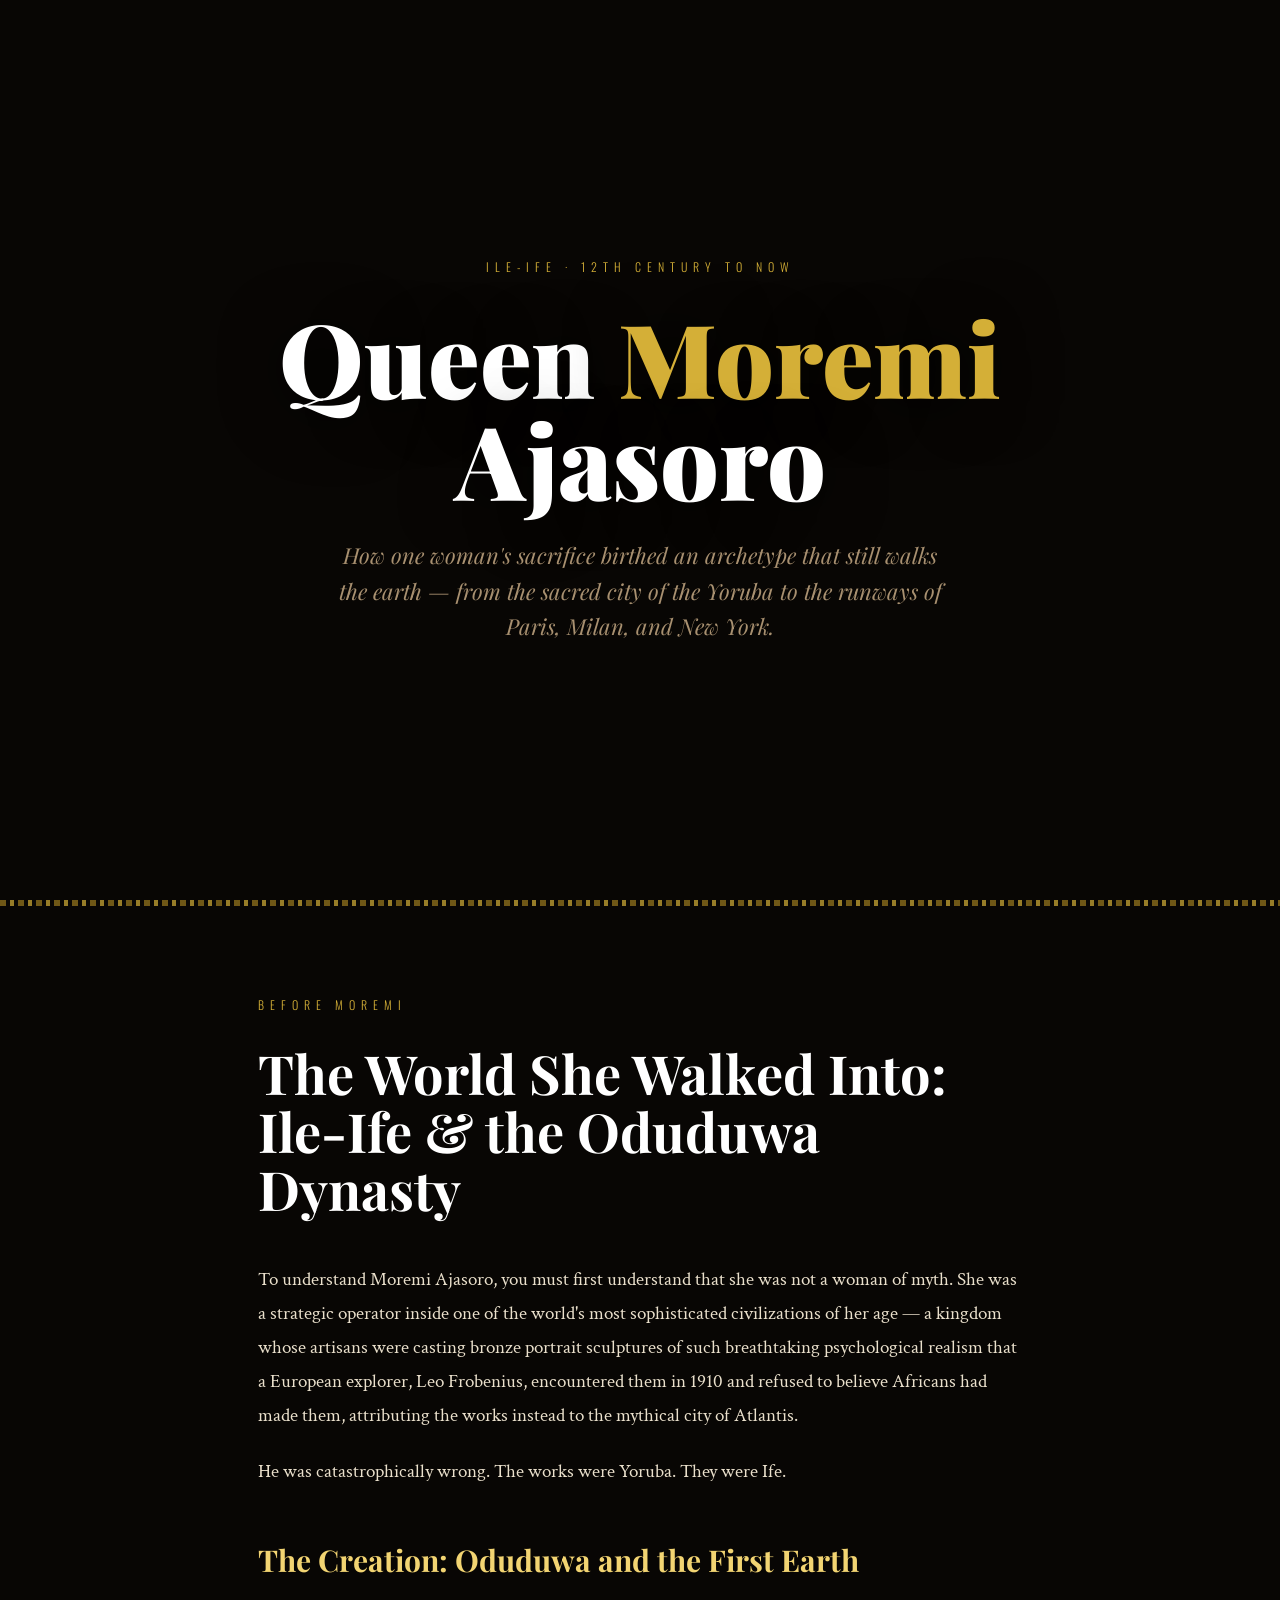
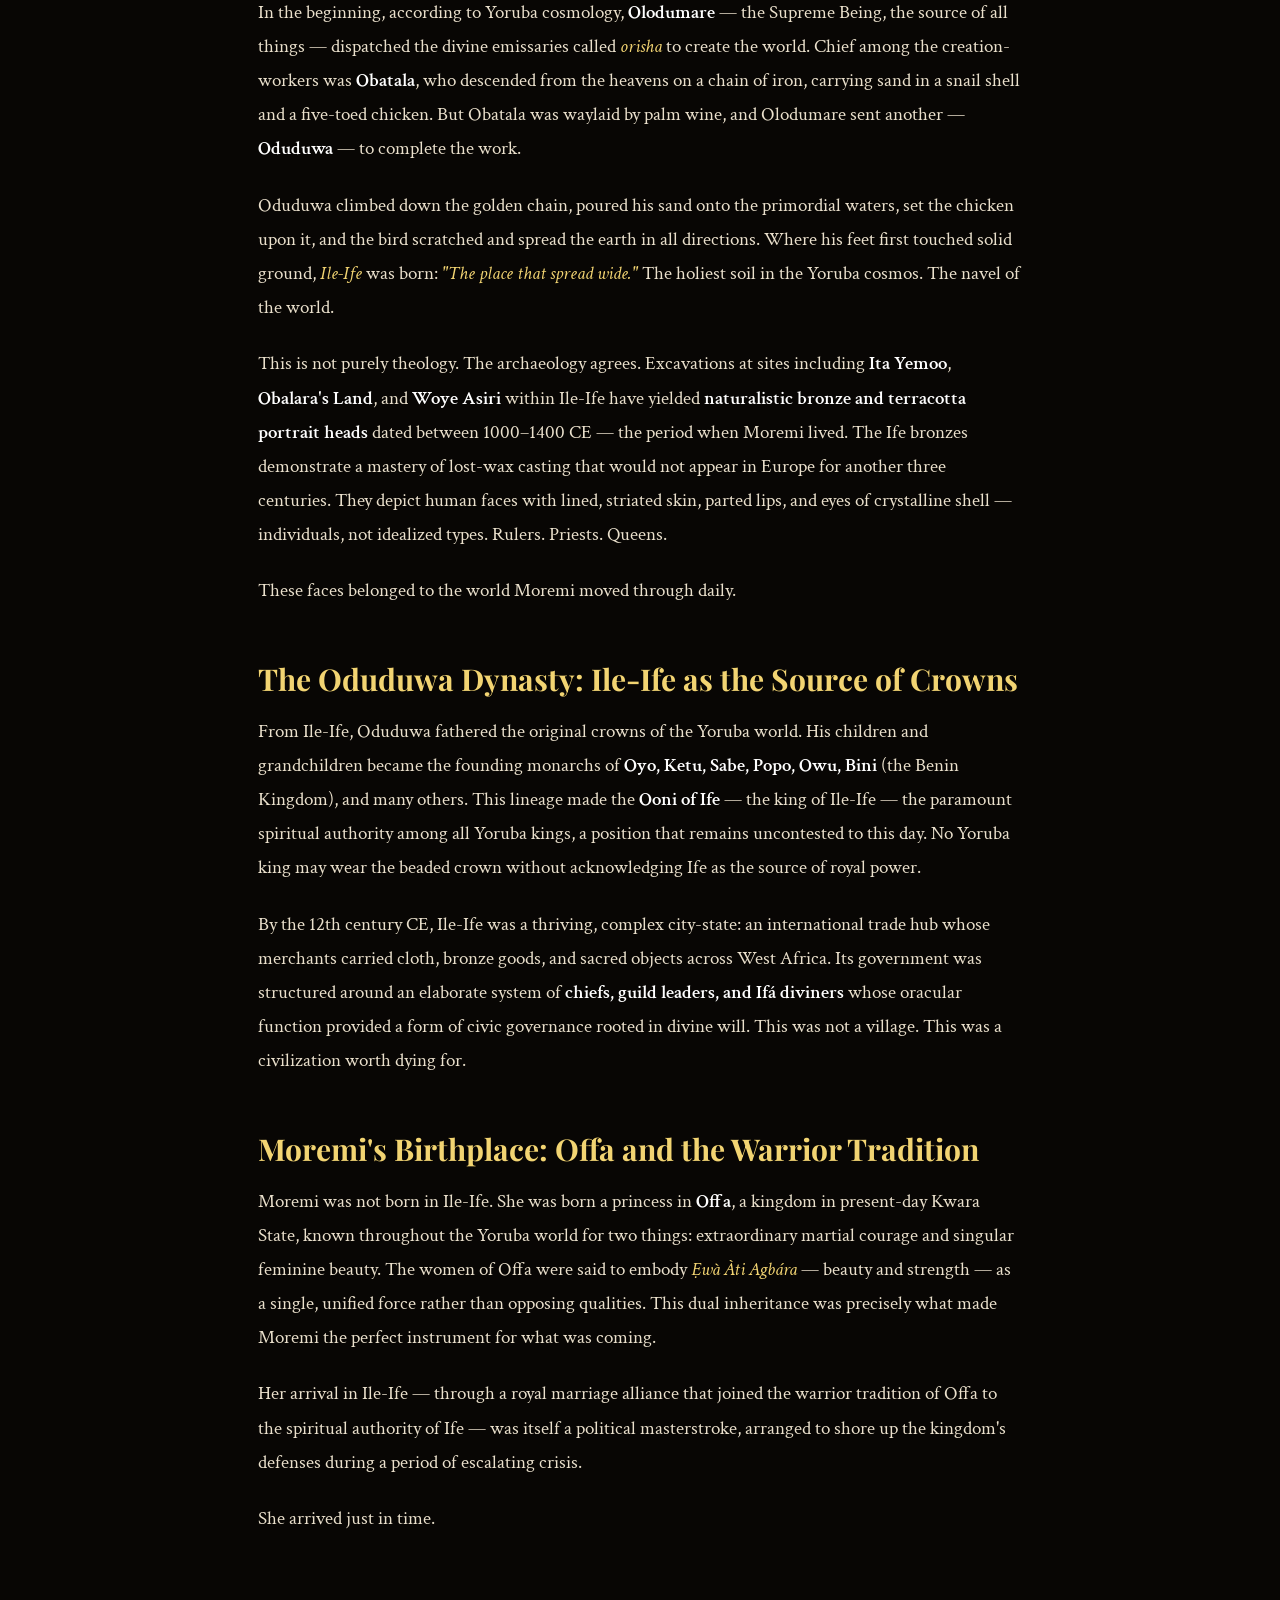
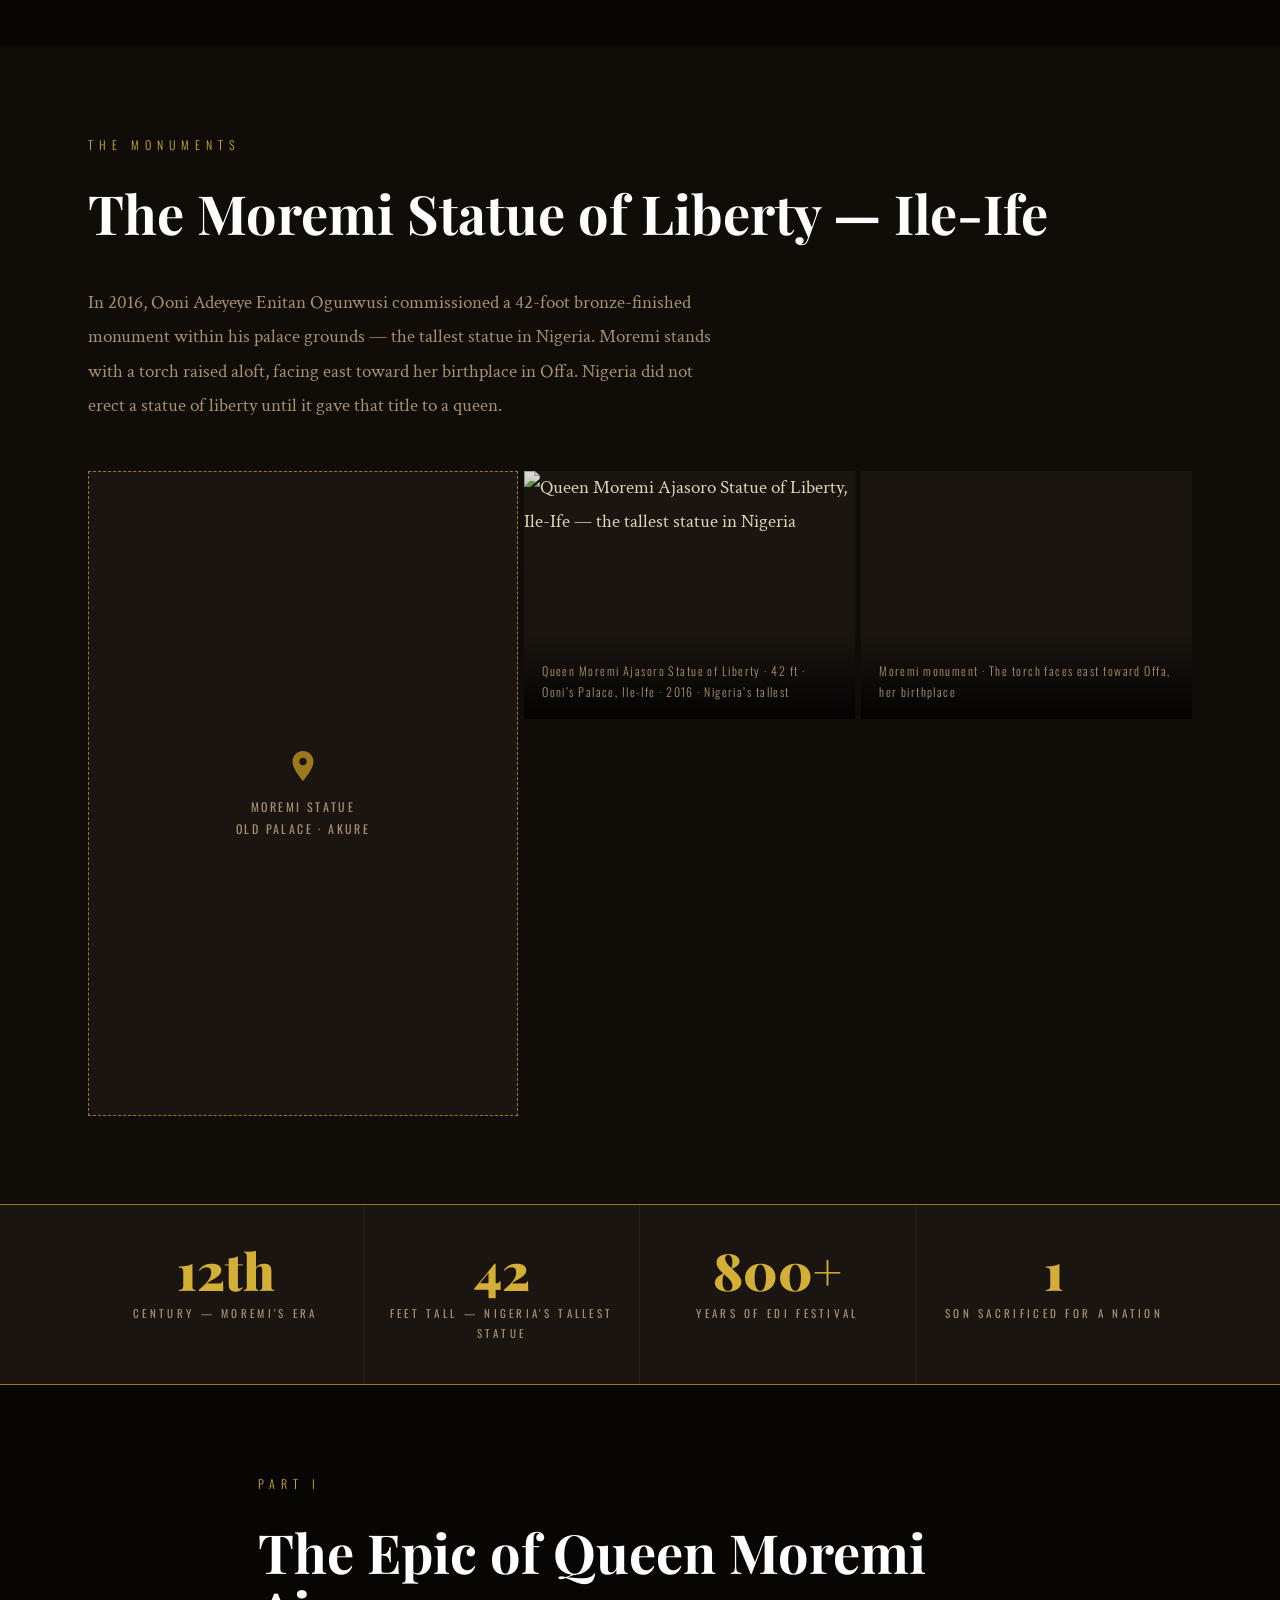
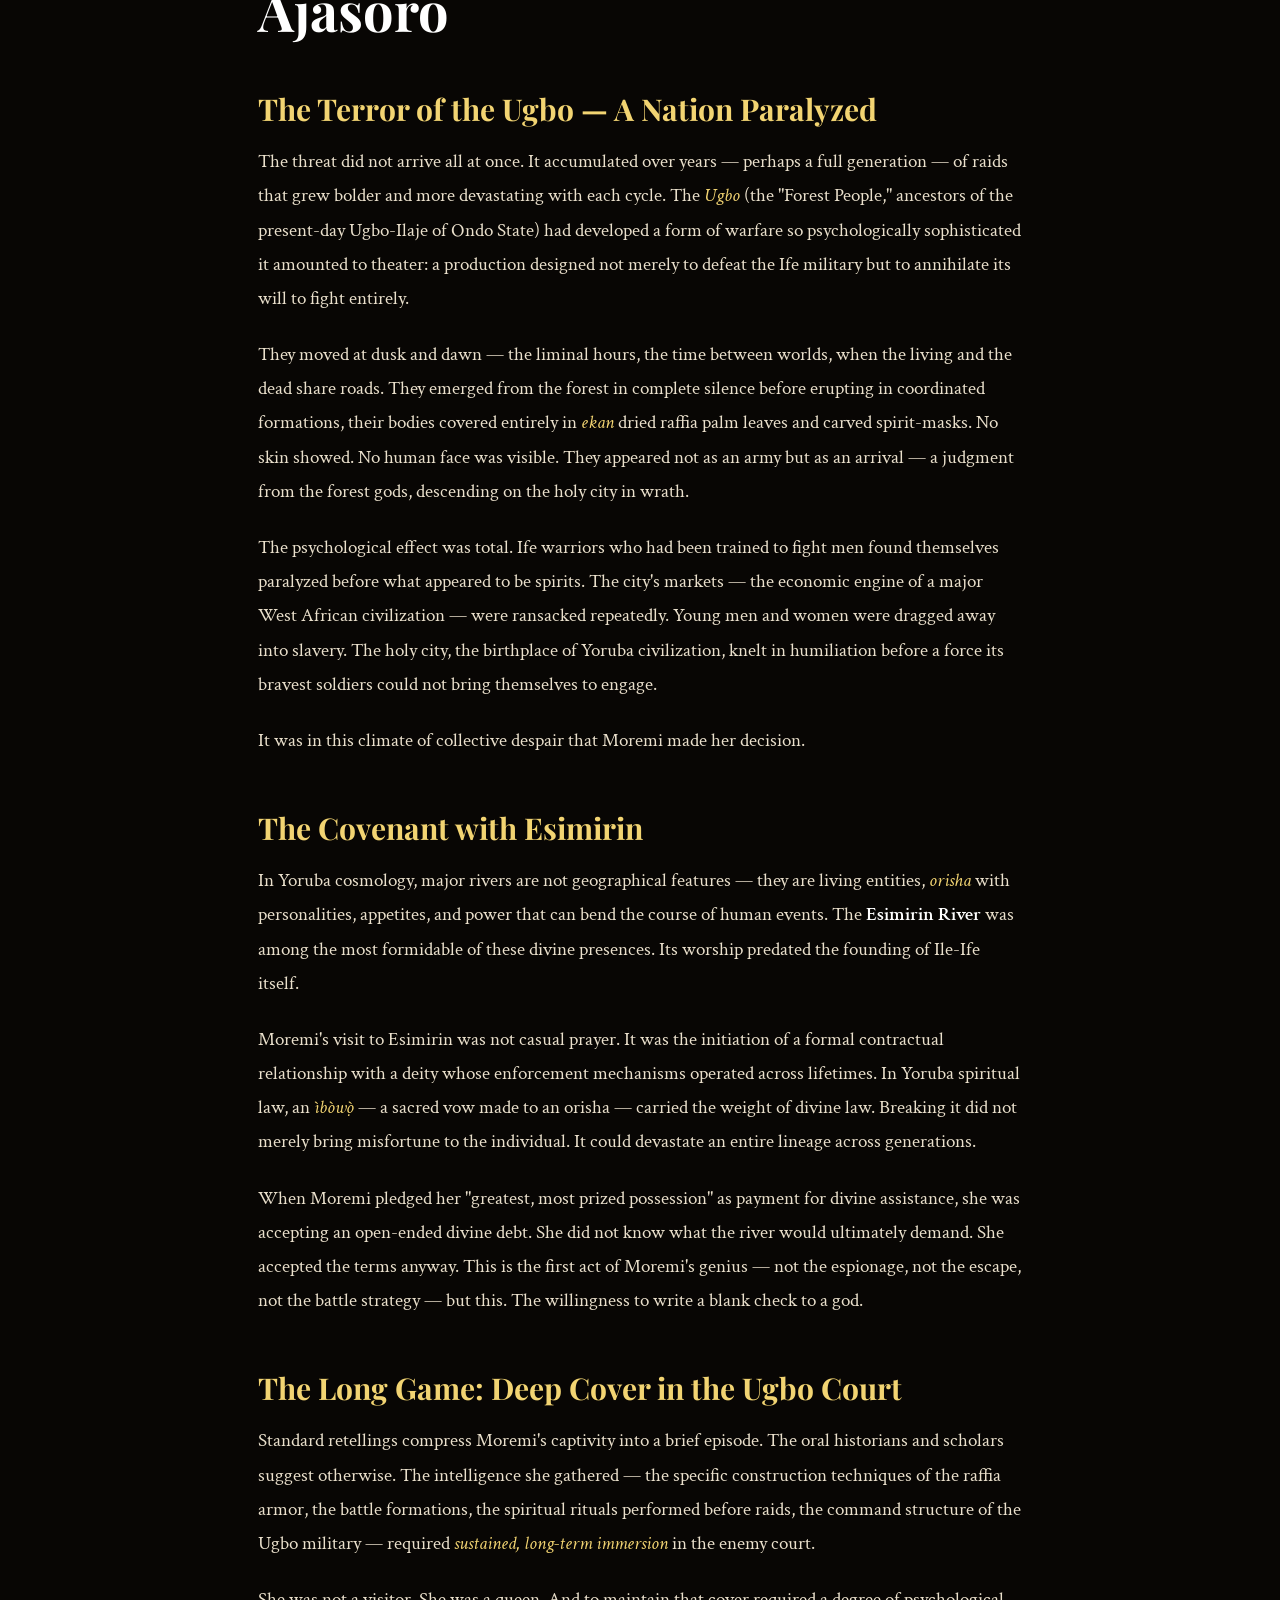
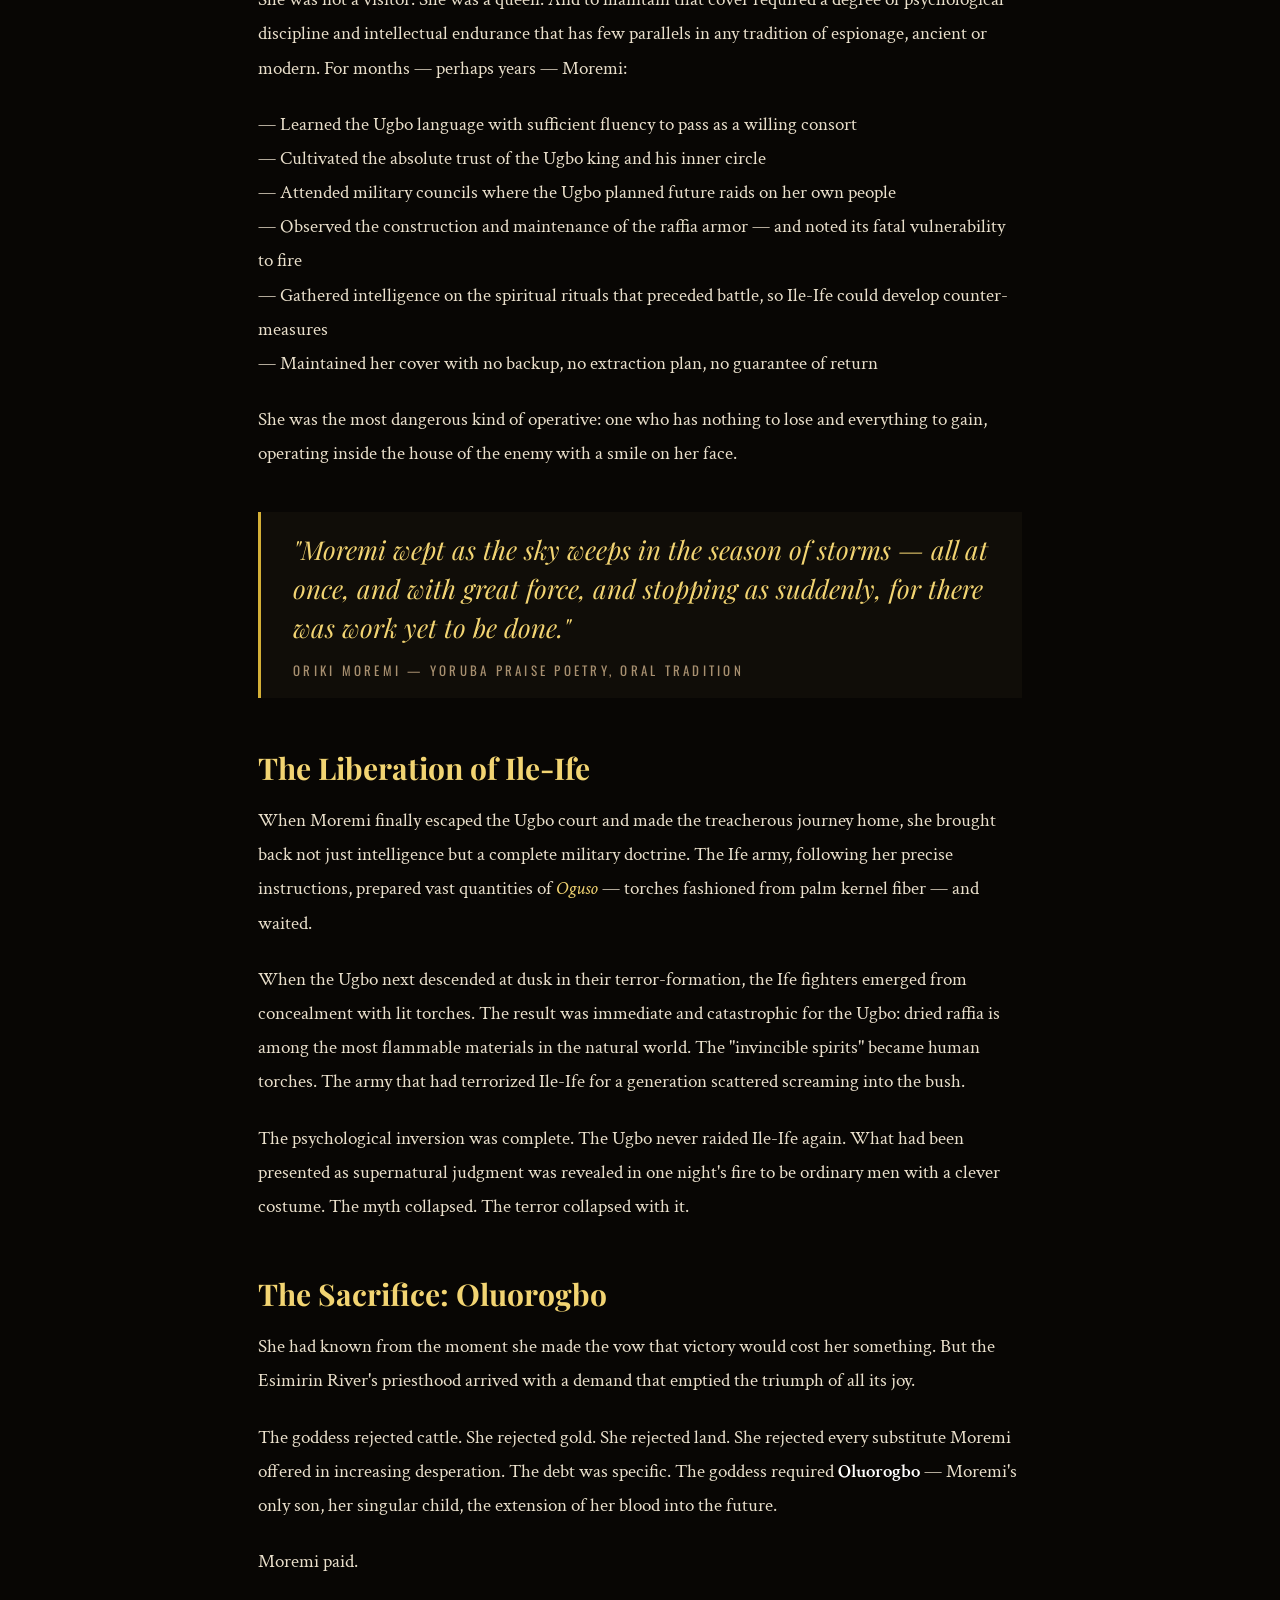
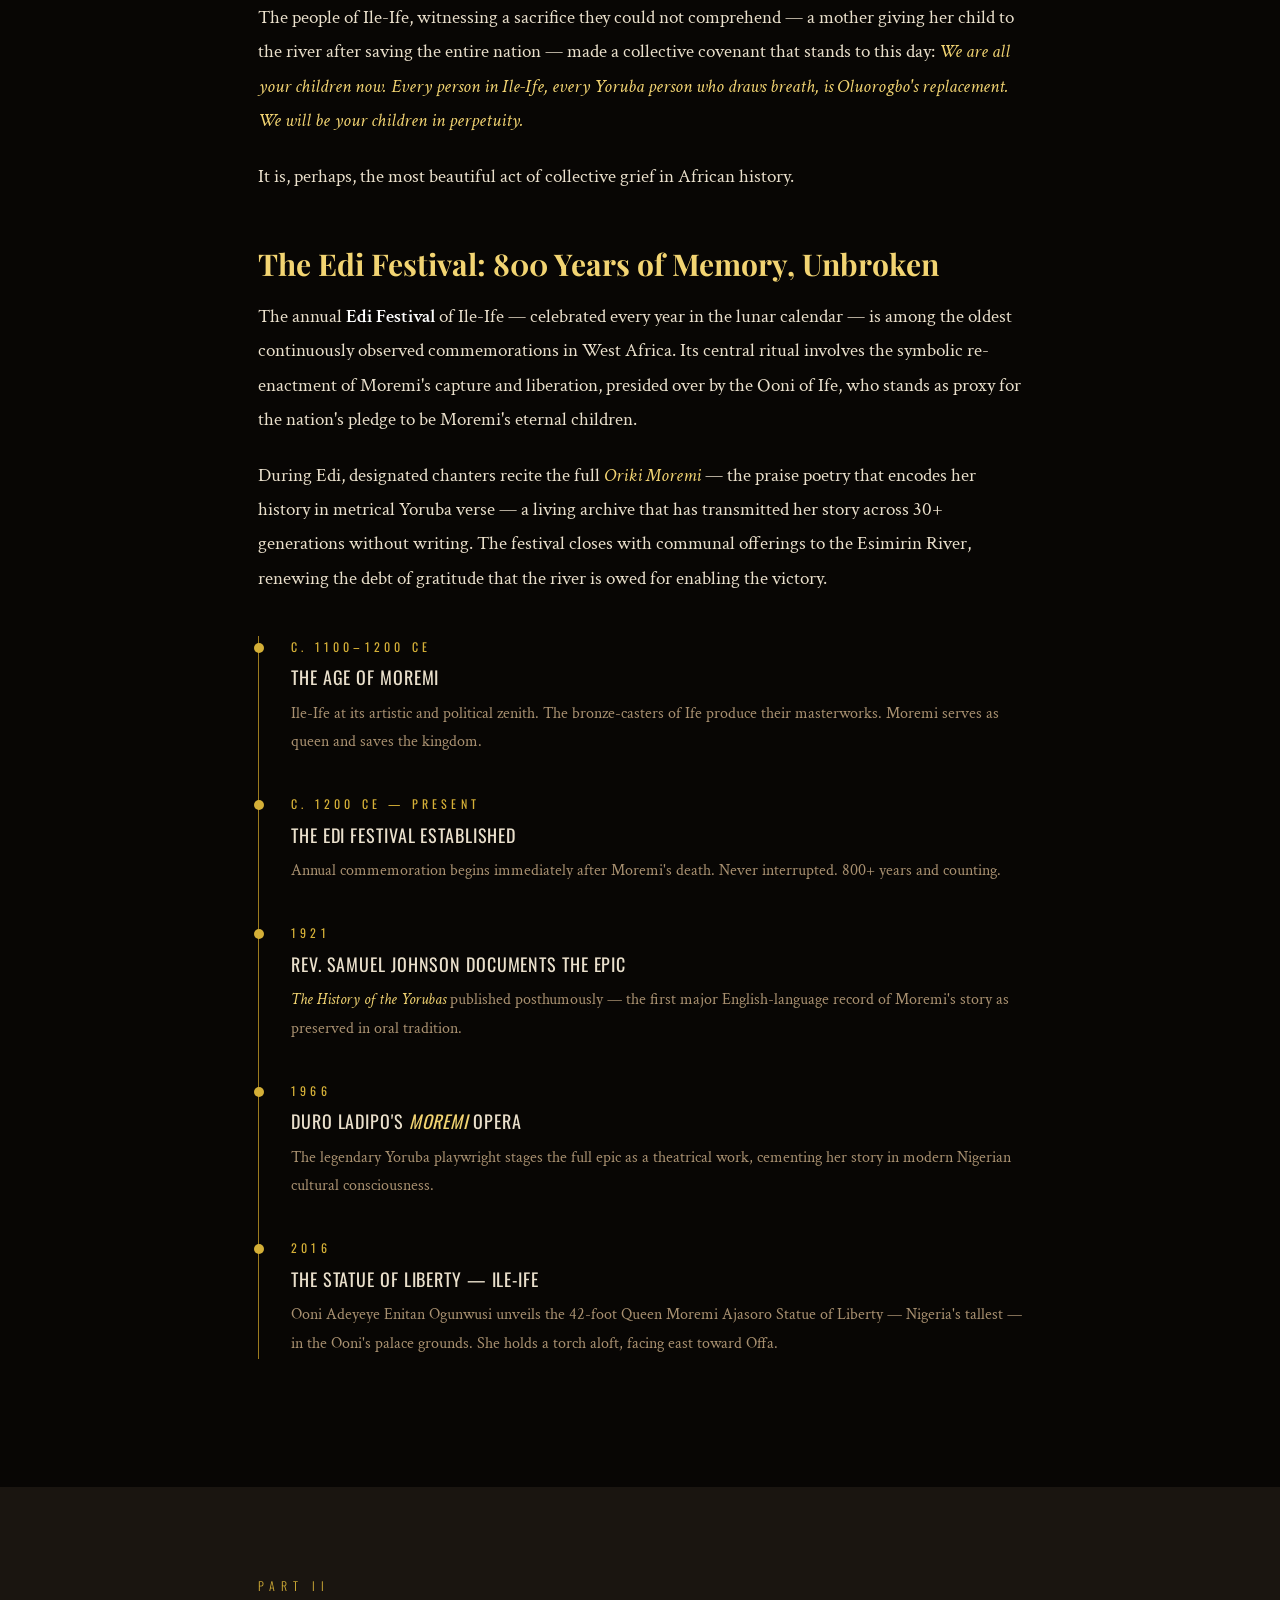
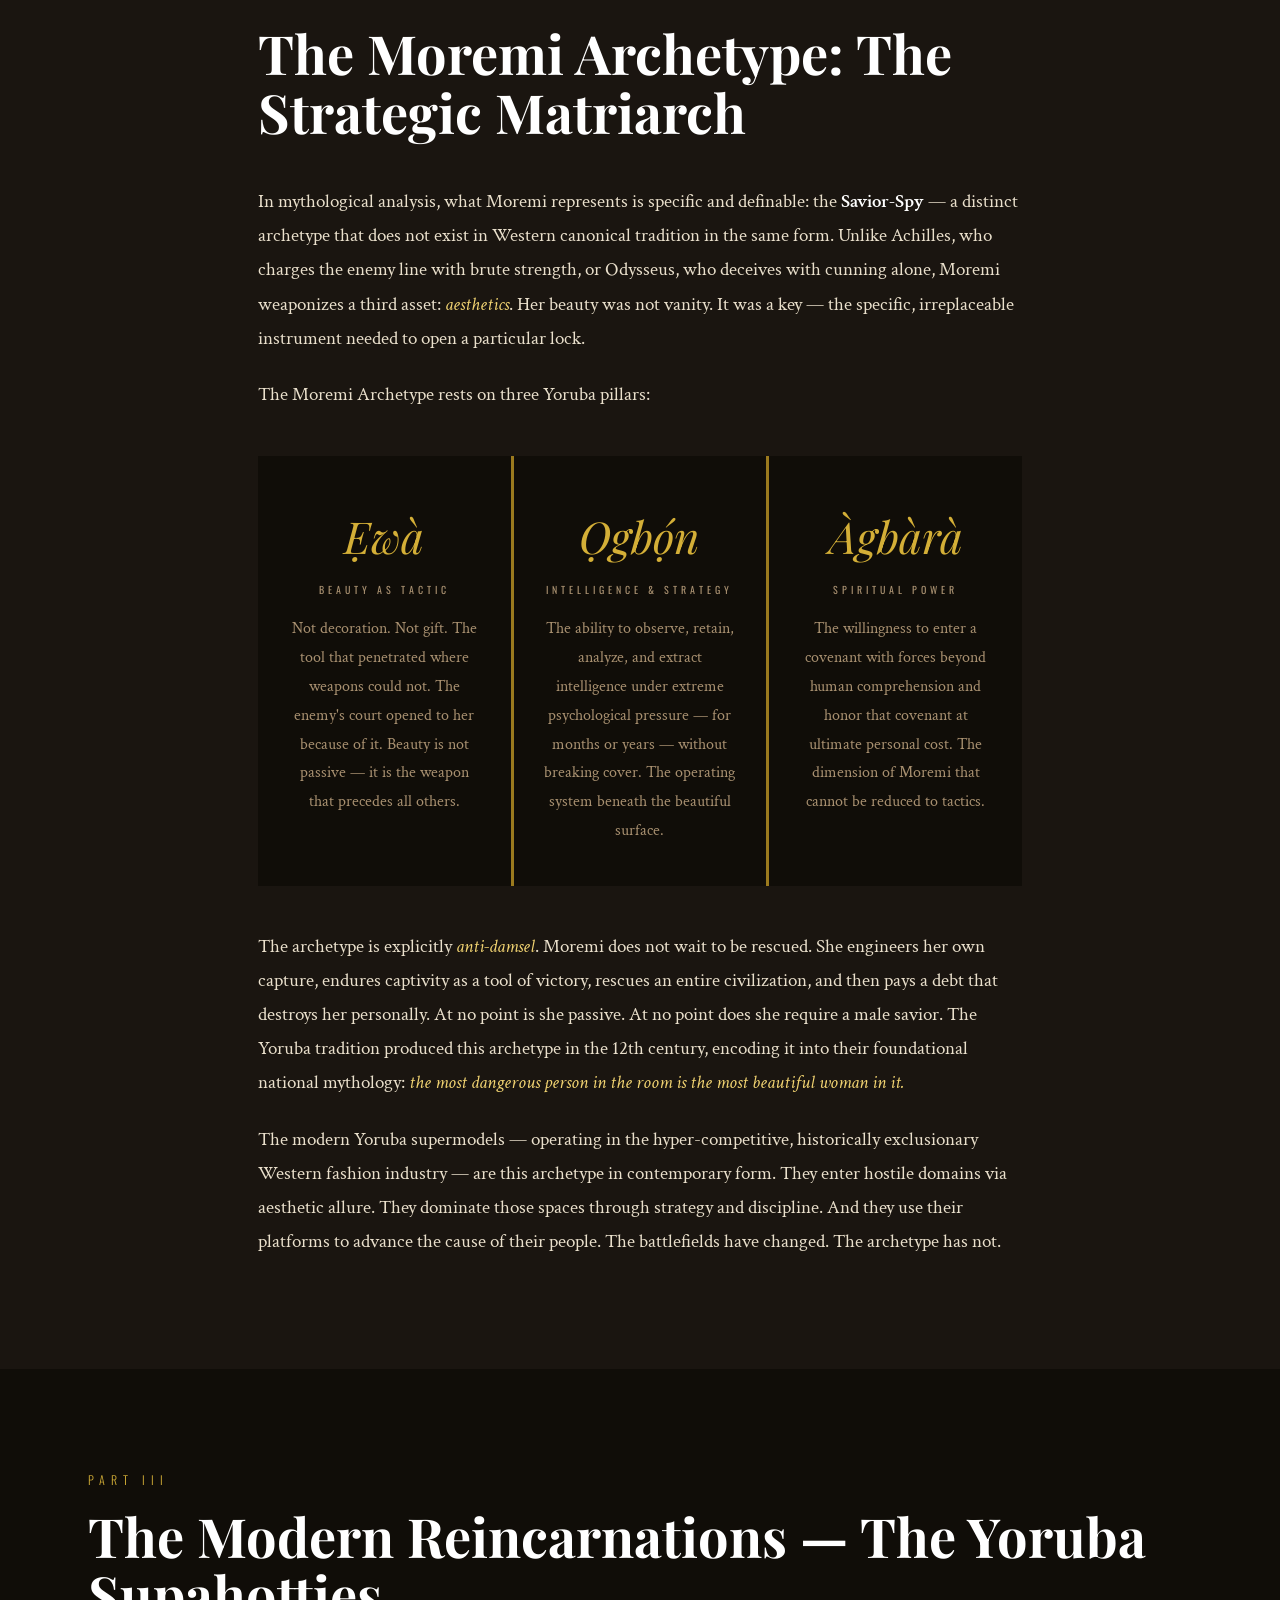
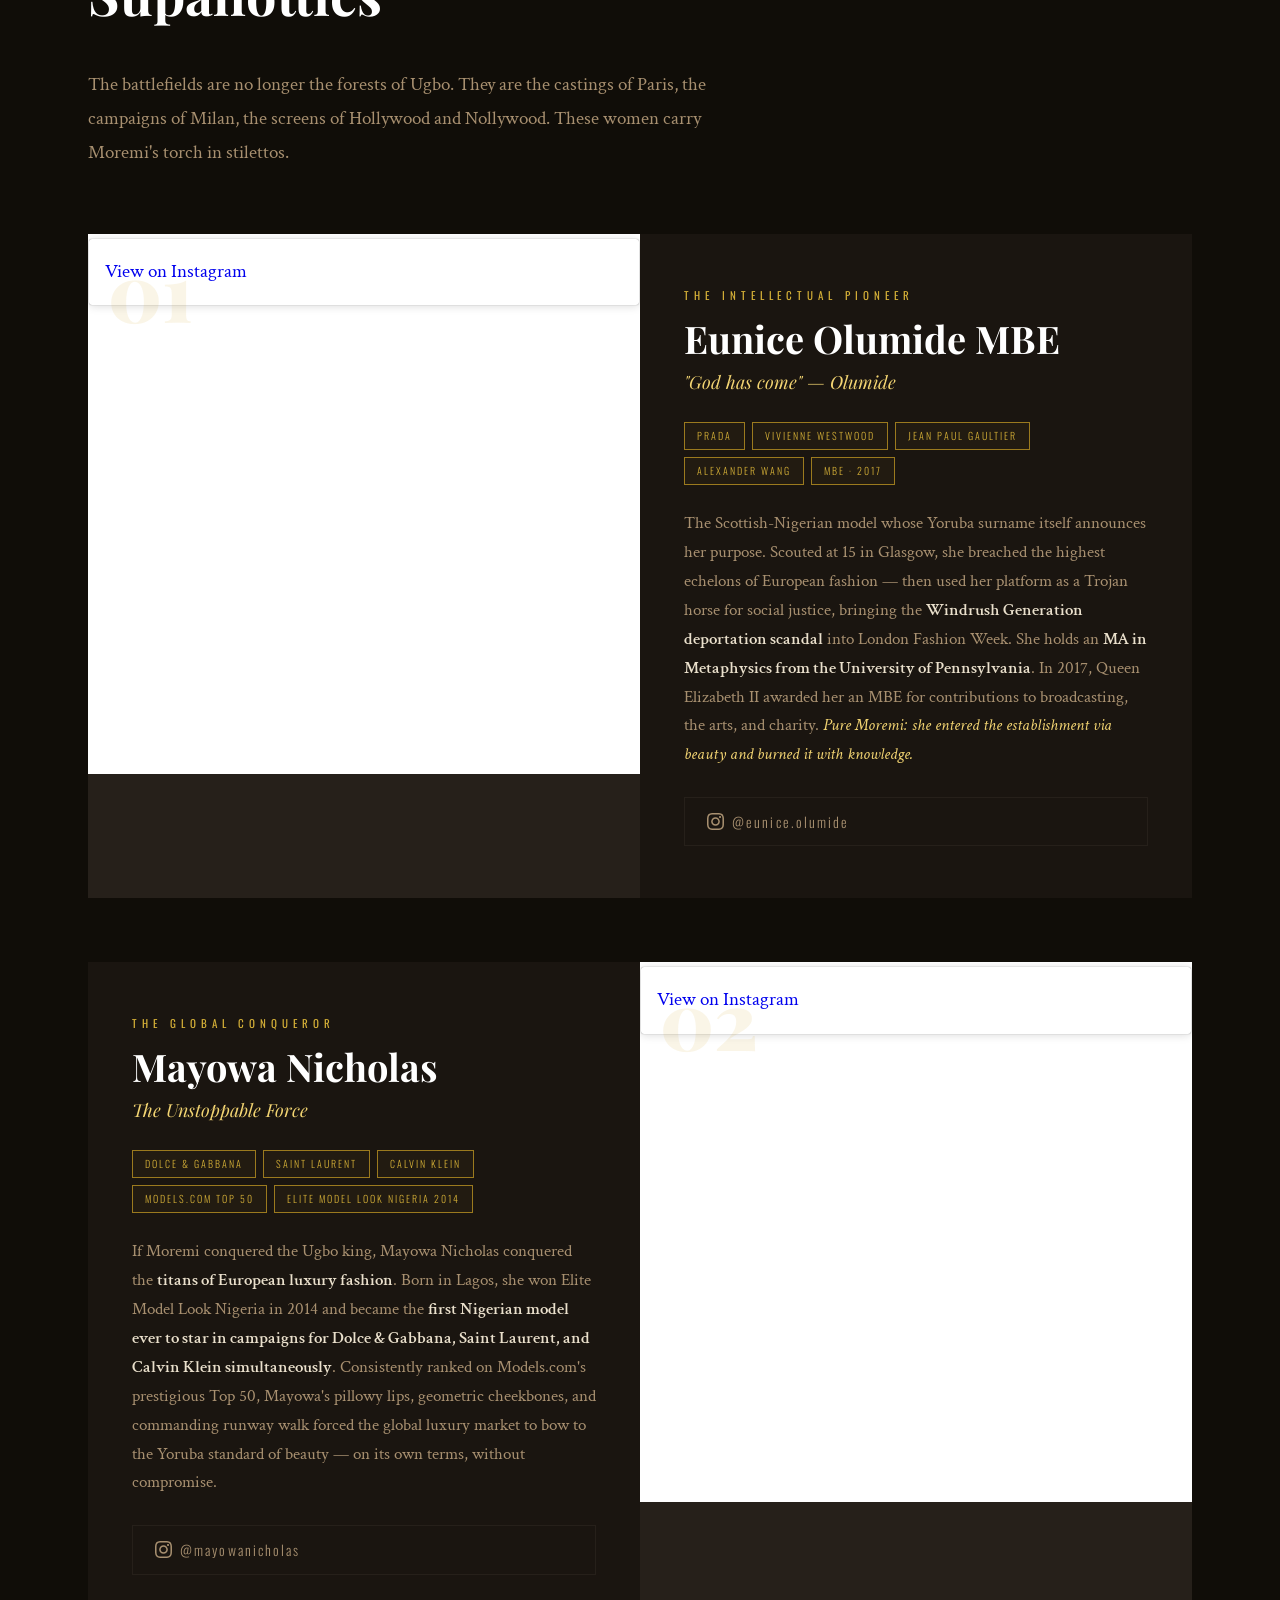
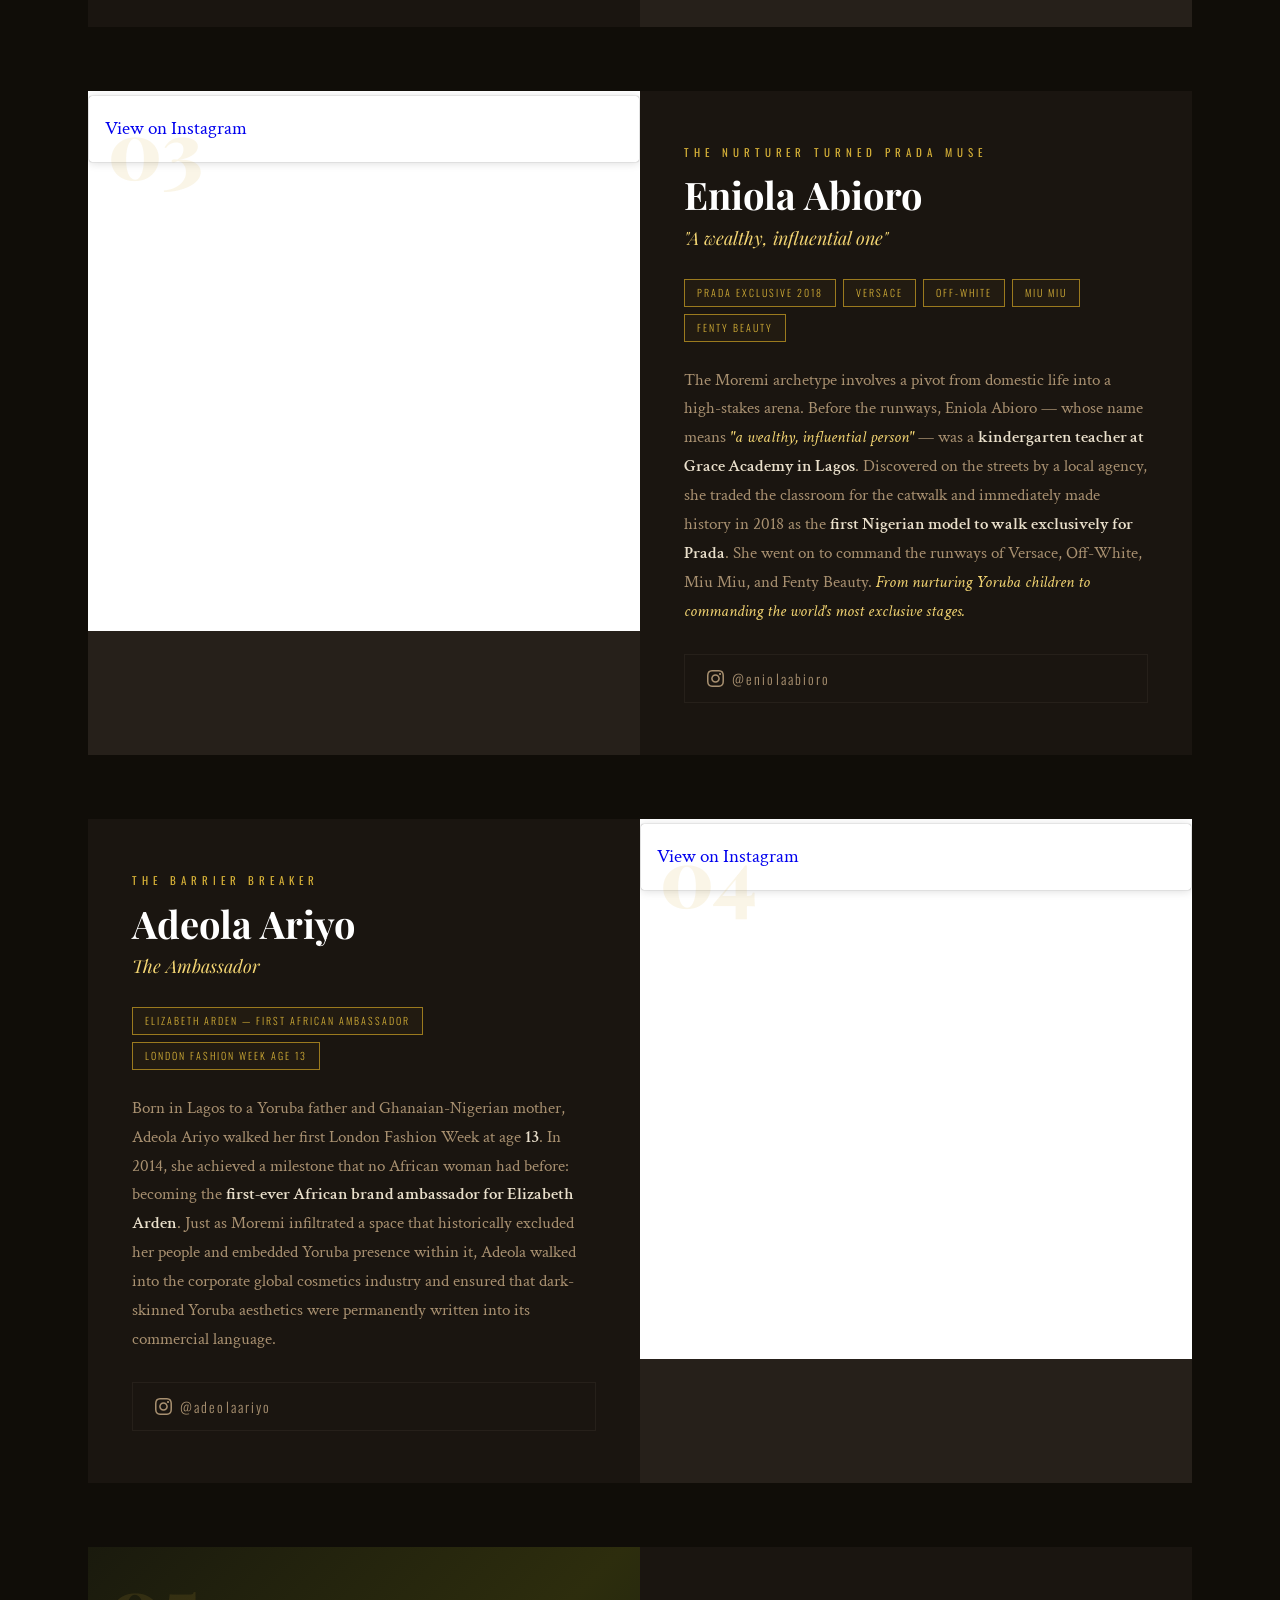
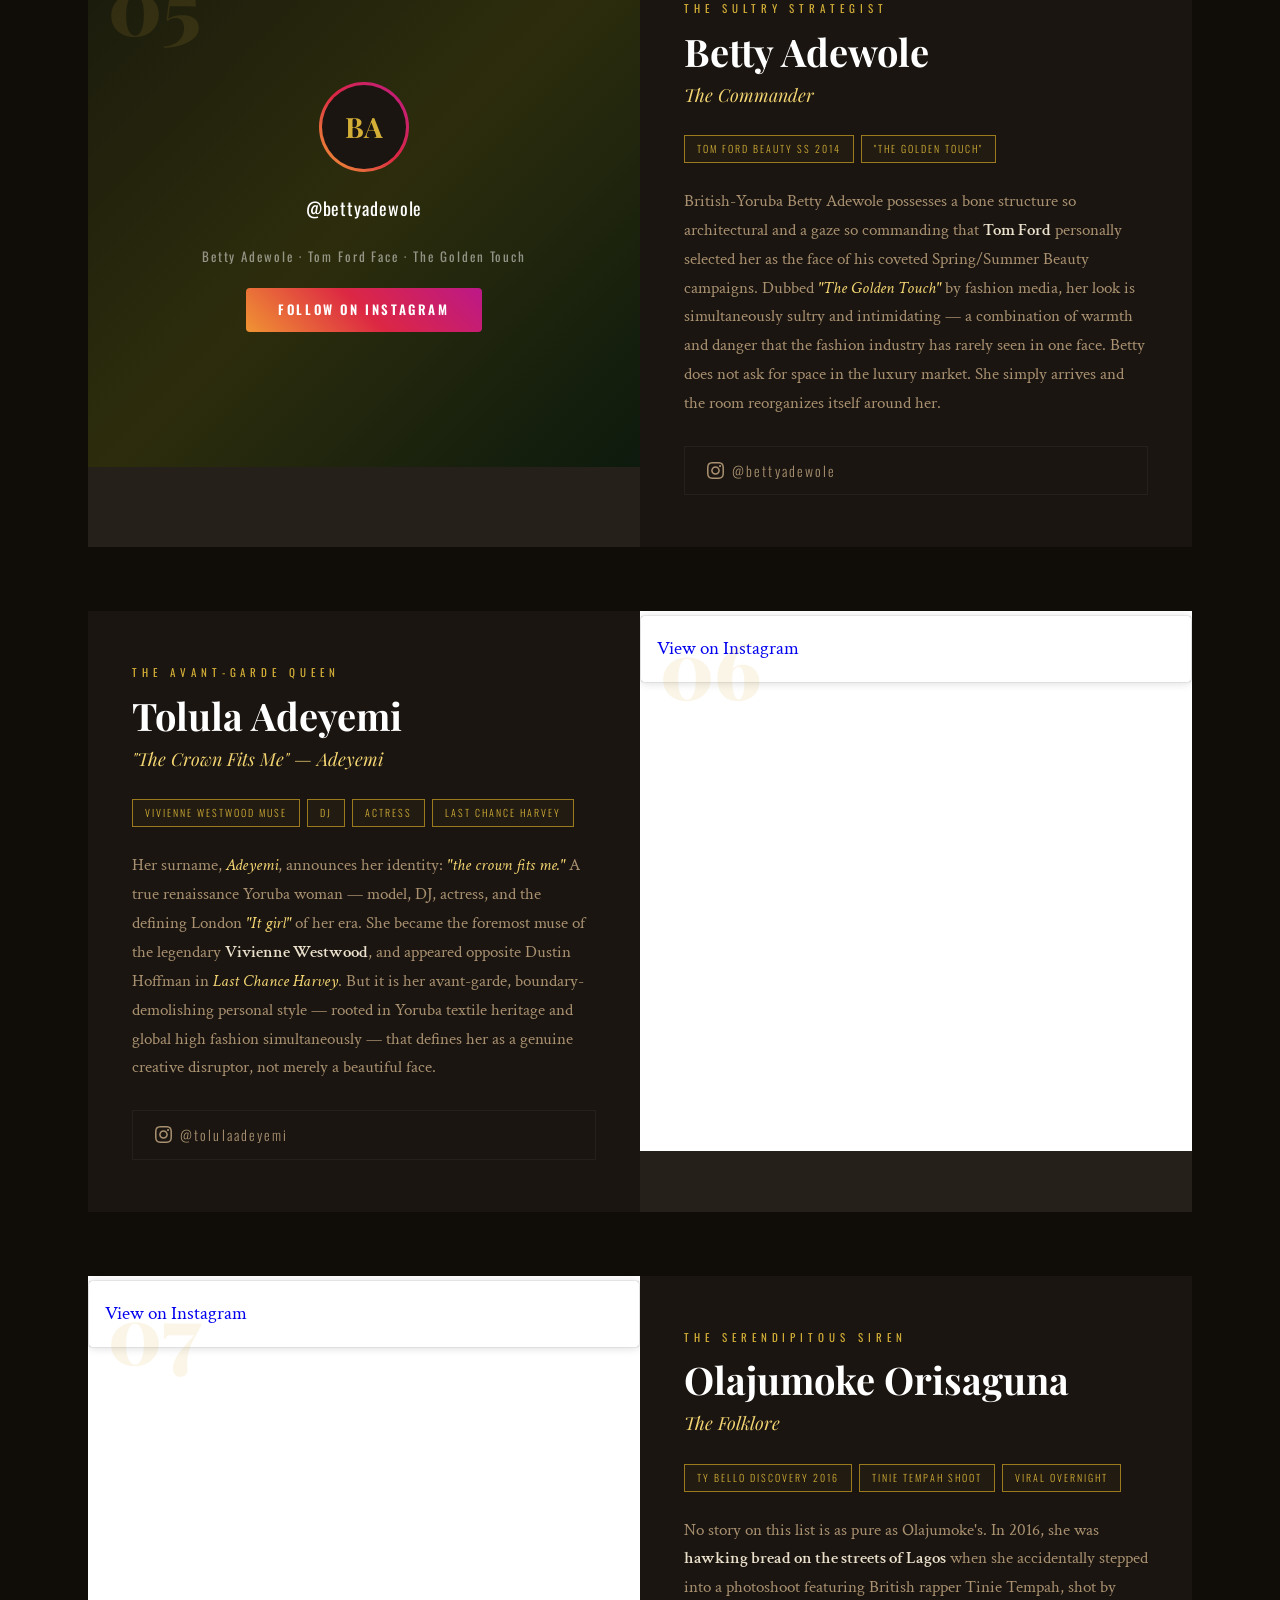
==== commit b5e4ee9e: "Swap Instagram profile links for real post embeds + fix statue imagery - 10 of 12 model cards now us" ====
--- a/index.html
+++ b/index.html
@@ -631,23 +631,23 @@
       </div>
       <div class="statue-item sub">
         <img
-          src="https://upload.wikimedia.org/wikipedia/commons/thumb/9/90/Moremi_statue_at_the_Old_Palace_Of_The_Deji_Of_Akure.jpg/400px-Moremi_statue_at_the_Old_Palace_Of_The_Deji_Of_Akure.jpg"
-          alt="Moremi Ajasoro statue detail"
+          src="https://commons.wikimedia.org/wiki/Special:FilePath/Moremi_Ajasoro_statue.jpg"
+          alt="Queen Moremi Ajasoro Statue of Liberty, Ile-Ife — the tallest statue in Nigeria"
           loading="lazy"
           onerror="this.parentElement.innerHTML='<div class=\'statue-placeholder\'><svg viewBox=\'0 0 24 24\'><path d=\'M21 19V5c0-1.1-.9-2-2-2H5c-1.1 0-2 .9-2 2v14c0 1.1.9 2 2 2h14c1.1 0 2-.9 2-2zM8.5 13.5l2.5 3.01L14.5 12l4.5 6H5l3.5-4.5z\'/></svg><span>42-ft Statue · Ooni's Palace<br>Ile-Ife, Osun State · 2016</span></div>'"
           style="filter:sepia(0.3) contrast(1.15) brightness(0.85);"
         >
-        <div class="statue-cap">Detail — the torch raised toward the heavens</div>
+        <div class="statue-cap">Queen Moremi Ajasoro Statue of Liberty · 42 ft · Ooni’s Palace, Ile-Ife · 2016 · Nigeria’s tallest</div>
       </div>
       <div class="statue-item sub">
-        <div class="statue-placeholder" style="min-height:220px;">
-          <svg viewBox="0 0 24 24"><path d="M12 3L1 9l11 6 9-4.91V17h2V9L12 3zm-5 9.18V15l5 2.73 5-2.73v-2.82l-5 2.73-5-2.73z"/></svg>
-          <span style="font-size:11px;line-height:1.6;">
-            The Edi Festival<br>Ile-Ife · Annual Celebration<br>
-            <span style="color:var(--gold);margin-top:6px;display:block;">800+ years unbroken</span>
-          </span>
-        </div>
-        <div class="statue-cap">The Edi Festival — honoring Moremi since the 12th century</div>
+        <img
+          src="https://commons.wikimedia.org/wiki/Special:FilePath/Moremi_statue_Monument.jpg"
+          alt="Moremi Ajasoro statue monument"
+          loading="lazy"
+          style="object-fit:cover;width:100%;height:100%;display:block;"
+          onerror="this.style.display='none';this.parentElement.style.background='var(--dark)';"
+        >
+        <div class="statue-cap">Moremi monument · The torch faces east toward Offa, her birthplace</div>
       </div>
     </div>
   </div>
@@ -828,12 +828,14 @@
     <div class="model-card">
       <div class="mc-media">
         <span class="mc-number">01</span>
-        <a href="https://www.instagram.com/eunice.olumide/" target="_blank" rel="noopener" class="ig-profile-card">
-          <div class="ig-avatar"><div class="ig-avatar-inner">EO</div></div>
-          <div class="ig-handle-text">@eunice.olumide</div>
-          <div class="ig-followers">Eunice Olumide MBE · Model · Author · Activist</div>
-          <div class="ig-follow-btn">Follow on Instagram</div>
-        </a>
+        <div style="background:#fff;width:100%;min-height:540px;overflow-y:auto;display:flex;align-items:flex-start;justify-content:center;padding:4px 0;">
+          <blockquote class="instagram-media" data-instgrm-captioned
+            data-instgrm-permalink="https://www.instagram.com/p/CvqPXDlvUIp/?utm_source=ig_embed&utm_campaign=loading"
+            data-instgrm-version="14"
+            style="background:#FFF;border:0;border-radius:3px;box-shadow:0 0 1px 0 rgba(0,0,0,.5),0 1px 10px 0 rgba(0,0,0,.15);margin:1px;max-width:100%;min-width:280px;padding:0;width:calc(100% - 2px);">
+            <div style="padding:16px;"><a href="https://www.instagram.com/p/CvqPXDlvUIp/?utm_source=ig_embed" target="_blank" style="background:#FFF;line-height:0;padding:0;text-align:center;text-decoration:none;width:100%;">View on Instagram</a></div>
+          </blockquote>
+        </div>
       </div>
       <div class="mc-content">
         <div class="mc-archetype">The Intellectual Pioneer</div>
@@ -856,12 +858,14 @@
     <div class="model-card flip">
       <div class="mc-media">
         <span class="mc-number">02</span>
-        <a href="https://www.instagram.com/mayowanicholas/" target="_blank" rel="noopener" class="ig-profile-card">
-          <div class="ig-avatar"><div class="ig-avatar-inner">MN</div></div>
-          <div class="ig-handle-text">@mayowanicholas</div>
-          <div class="ig-followers">Mayowa Nicholas · Supermodel · Lagos-born Global Force</div>
-          <div class="ig-follow-btn">Follow on Instagram</div>
-        </a>
+        <div style="background:#fff;width:100%;min-height:540px;overflow-y:auto;display:flex;align-items:flex-start;justify-content:center;padding:4px 0;">
+          <blockquote class="instagram-media" data-instgrm-captioned
+            data-instgrm-permalink="https://www.instagram.com/p/DCM-dnlxou-/?utm_source=ig_embed&utm_campaign=loading"
+            data-instgrm-version="14"
+            style="background:#FFF;border:0;border-radius:3px;box-shadow:0 0 1px 0 rgba(0,0,0,.5),0 1px 10px 0 rgba(0,0,0,.15);margin:1px;max-width:100%;min-width:280px;padding:0;width:calc(100% - 2px);">
+            <div style="padding:16px;"><a href="https://www.instagram.com/p/DCM-dnlxou-/?utm_source=ig_embed" target="_blank" style="background:#FFF;line-height:0;padding:0;text-align:center;text-decoration:none;width:100%;">View on Instagram</a></div>
+          </blockquote>
+        </div>
       </div>
       <div class="mc-content">
         <div class="mc-archetype">The Global Conqueror</div>
@@ -884,12 +888,14 @@
     <div class="model-card">
       <div class="mc-media">
         <span class="mc-number">03</span>
-        <a href="https://www.instagram.com/eniolaabioro/" target="_blank" rel="noopener" class="ig-profile-card" style="background:linear-gradient(135deg,#2d1b1b 0%,#3d2020 50%,#1a0d0d 100%);">
-          <div class="ig-avatar"><div class="ig-avatar-inner">EA</div></div>
-          <div class="ig-handle-text">@eniolaabioro</div>
-          <div class="ig-followers">Eniola Abioro · First Nigerian Prada Exclusive</div>
-          <div class="ig-follow-btn">Follow on Instagram</div>
-        </a>
+        <div style="background:#fff;width:100%;min-height:540px;overflow-y:auto;display:flex;align-items:flex-start;justify-content:center;padding:4px 0;">
+          <blockquote class="instagram-media" data-instgrm-captioned
+            data-instgrm-permalink="https://www.instagram.com/p/C-2QCCMIUDe/?utm_source=ig_embed&utm_campaign=loading"
+            data-instgrm-version="14"
+            style="background:#FFF;border:0;border-radius:3px;box-shadow:0 0 1px 0 rgba(0,0,0,.5),0 1px 10px 0 rgba(0,0,0,.15);margin:1px;max-width:100%;min-width:280px;padding:0;width:calc(100% - 2px);">
+            <div style="padding:16px;"><a href="https://www.instagram.com/p/C-2QCCMIUDe/?utm_source=ig_embed" target="_blank" style="background:#FFF;line-height:0;padding:0;text-align:center;text-decoration:none;width:100%;">View on Instagram</a></div>
+          </blockquote>
+        </div>
       </div>
       <div class="mc-content">
         <div class="mc-archetype">The Nurturer Turned Prada Muse</div>
@@ -911,16 +917,13 @@
     <div class="model-card flip">
       <div class="mc-media">
         <span class="mc-number">04</span>
-        <div style="position:relative;width:100%;height:100%;min-height:520px;">
-          <img src="https://upload.wikimedia.org/wikipedia/commons/e/ef/Adeola_Ariyo_with_Folu_Storms_on_NdaniTV_in_S_Africa.png"
-            alt="Adeola Ariyo" style="width:100%;height:100%;min-height:520px;object-fit:cover;display:block;filter:contrast(1.05);"
-            onerror="this.style.display='none';this.nextElementSibling.style.display='flex';">
-          <a href="https://www.instagram.com/adeolaariyo/" target="_blank" rel="noopener" class="ig-profile-card" style="display:none;position:absolute;inset:0;">
-            <div class="ig-avatar"><div class="ig-avatar-inner">AA</div></div>
-            <div class="ig-handle-text">@adeolaariyo</div>
-            <div class="ig-followers">Adeola Ariyo · First African Elizabeth Arden Ambassador</div>
-            <div class="ig-follow-btn">Follow on Instagram</div>
-          </a>
+        <div style="background:#fff;width:100%;min-height:540px;overflow-y:auto;display:flex;align-items:flex-start;justify-content:center;padding:4px 0;">
+          <blockquote class="instagram-media" data-instgrm-captioned
+            data-instgrm-permalink="https://www.instagram.com/p/Co9ORA9DdhE/?utm_source=ig_embed&utm_campaign=loading"
+            data-instgrm-version="14"
+            style="background:#FFF;border:0;border-radius:3px;box-shadow:0 0 1px 0 rgba(0,0,0,.5),0 1px 10px 0 rgba(0,0,0,.15);margin:1px;max-width:100%;min-width:280px;padding:0;width:calc(100% - 2px);">
+            <div style="padding:16px;"><a href="https://www.instagram.com/p/Co9ORA9DdhE/?utm_source=ig_embed" target="_blank" style="background:#FFF;line-height:0;padding:0;text-align:center;text-decoration:none;width:100%;">View on Instagram</a></div>
+          </blockquote>
         </div>
       </div>
       <div class="mc-content">
@@ -970,12 +973,14 @@
     <div class="model-card flip">
       <div class="mc-media">
         <span class="mc-number">06</span>
-        <a href="https://www.instagram.com/tolulaadeyemi/" target="_blank" rel="noopener" class="ig-profile-card" style="background:linear-gradient(135deg,#1a0d2e 0%,#2e1a3d 50%,#0d0a1a 100%);">
-          <div class="ig-avatar"><div class="ig-avatar-inner">TA</div></div>
-          <div class="ig-handle-text">@tolulaadeyemi</div>
-          <div class="ig-followers">Tolula Adeyemi · Model · DJ · Actress · "The Crown Fits Me"</div>
-          <div class="ig-follow-btn">Follow on Instagram</div>
-        </a>
+        <div style="background:#fff;width:100%;min-height:540px;overflow-y:auto;display:flex;align-items:flex-start;justify-content:center;padding:4px 0;">
+          <blockquote class="instagram-media" data-instgrm-captioned
+            data-instgrm-permalink="https://www.instagram.com/p/DO1APORCrzm/?utm_source=ig_embed&utm_campaign=loading"
+            data-instgrm-version="14"
+            style="background:#FFF;border:0;border-radius:3px;box-shadow:0 0 1px 0 rgba(0,0,0,.5),0 1px 10px 0 rgba(0,0,0,.15);margin:1px;max-width:100%;min-width:280px;padding:0;width:calc(100% - 2px);">
+            <div style="padding:16px;"><a href="https://www.instagram.com/p/DO1APORCrzm/?utm_source=ig_embed" target="_blank" style="background:#FFF;line-height:0;padding:0;text-align:center;text-decoration:none;width:100%;">View on Instagram</a></div>
+          </blockquote>
+        </div>
       </div>
       <div class="mc-content">
         <div class="mc-archetype">The Avant-Garde Queen</div>
@@ -997,16 +1002,13 @@
     <div class="model-card">
       <div class="mc-media">
         <span class="mc-number">07</span>
-        <div style="position:relative;width:100%;height:100%;min-height:520px;">
-          <img src="https://upload.wikimedia.org/wikipedia/commons/7/7b/OlajumokegoestoPoise.jpg"
-            alt="Olajumoke Orisaguna" style="width:100%;height:100%;min-height:520px;object-fit:cover;object-position:top;display:block;"
-            onerror="this.style.display='none';this.nextElementSibling.style.display='flex';">
-          <a href="https://www.instagram.com/olajumokeorisaguna/" target="_blank" rel="noopener" class="ig-profile-card" style="display:none;position:absolute;inset:0;">
-            <div class="ig-avatar"><div class="ig-avatar-inner">OO</div></div>
-            <div class="ig-handle-text">@olajumokeorisaguna</div>
-            <div class="ig-followers">Olajumoke Orisaguna · The Bread Seller Who Became a Star</div>
-            <div class="ig-follow-btn">Follow on Instagram</div>
-          </a>
+        <div style="background:#fff;width:100%;min-height:540px;overflow-y:auto;display:flex;align-items:flex-start;justify-content:center;padding:4px 0;">
+          <blockquote class="instagram-media" data-instgrm-captioned
+            data-instgrm-permalink="https://www.instagram.com/p/BBe_wj8EbNk/?utm_source=ig_embed&utm_campaign=loading"
+            data-instgrm-version="14"
+            style="background:#FFF;border:0;border-radius:3px;box-shadow:0 0 1px 0 rgba(0,0,0,.5),0 1px 10px 0 rgba(0,0,0,.15);margin:1px;max-width:100%;min-width:280px;padding:0;width:calc(100% - 2px);">
+            <div style="padding:16px;"><a href="https://www.instagram.com/p/BBe_wj8EbNk/?utm_source=ig_embed" target="_blank" style="background:#FFF;line-height:0;padding:0;text-align:center;text-decoration:none;width:100%;">View on Instagram</a></div>
+          </blockquote>
         </div>
       </div>
       <div class="mc-content">
@@ -1030,16 +1032,13 @@
     <div class="model-card flip">
       <div class="mc-media">
         <span class="mc-number">08</span>
-        <div style="position:relative;width:100%;height:100%;min-height:520px;">
-          <img src="https://upload.wikimedia.org/wikipedia/commons/c/ca/Zainab_Balogun_Headshot.jpg"
-            alt="Zainab Balogun" style="width:100%;height:100%;min-height:520px;object-fit:cover;object-position:top;display:block;"
-            onerror="this.style.display='none';this.nextElementSibling.style.display='flex';">
-          <a href="https://www.instagram.com/zainabbalogun/" target="_blank" rel="noopener" class="ig-profile-card" style="display:none;position:absolute;inset:0;">
-            <div class="ig-avatar"><div class="ig-avatar-inner">ZB</div></div>
-            <div class="ig-handle-text">@zainabbalogun</div>
-            <div class="ig-followers">Zainab Balogun · Model → Media Mogul → Nollywood Star</div>
-            <div class="ig-follow-btn">Follow on Instagram</div>
-          </a>
+        <div style="background:#fff;width:100%;min-height:540px;overflow-y:auto;display:flex;align-items:flex-start;justify-content:center;padding:4px 0;">
+          <blockquote class="instagram-media" data-instgrm-captioned
+            data-instgrm-permalink="https://www.instagram.com/p/CQDb5WsrQfr/?utm_source=ig_embed&utm_campaign=loading"
+            data-instgrm-version="14"
+            style="background:#FFF;border:0;border-radius:3px;box-shadow:0 0 1px 0 rgba(0,0,0,.5),0 1px 10px 0 rgba(0,0,0,.15);margin:1px;max-width:100%;min-width:280px;padding:0;width:calc(100% - 2px);">
+            <div style="padding:16px;"><a href="https://www.instagram.com/p/CQDb5WsrQfr/?utm_source=ig_embed" target="_blank" style="background:#FFF;line-height:0;padding:0;text-align:center;text-decoration:none;width:100%;">View on Instagram</a></div>
+          </blockquote>
         </div>
       </div>
       <div class="mc-content">
@@ -1063,12 +1062,14 @@
     <div class="model-card">
       <div class="mc-media">
         <span class="mc-number">09</span>
-        <a href="https://www.instagram.com/sharonooja/" target="_blank" rel="noopener" class="ig-profile-card" style="background:linear-gradient(135deg,#1a0d0d 0%,#3d1010 50%,#2a0808 100%);">
-          <div class="ig-avatar"><div class="ig-avatar-inner">SO</div></div>
-          <div class="ig-handle-text">@sharonooja</div>
-          <div class="ig-followers">Sharon Ooja Egbe · 3M+ Followers · Netflix Star</div>
-          <div class="ig-follow-btn">Follow on Instagram</div>
-        </a>
+        <div style="background:#fff;width:100%;min-height:540px;overflow-y:auto;display:flex;align-items:flex-start;justify-content:center;padding:4px 0;">
+          <blockquote class="instagram-media" data-instgrm-captioned
+            data-instgrm-permalink="https://www.instagram.com/p/DWyGQukFUR6/?utm_source=ig_embed&utm_campaign=loading"
+            data-instgrm-version="14"
+            style="background:#FFF;border:0;border-radius:3px;box-shadow:0 0 1px 0 rgba(0,0,0,.5),0 1px 10px 0 rgba(0,0,0,.15);margin:1px;max-width:100%;min-width:280px;padding:0;width:calc(100% - 2px);">
+            <div style="padding:16px;"><a href="https://www.instagram.com/p/DWyGQukFUR6/?utm_source=ig_embed" target="_blank" style="background:#FFF;line-height:0;padding:0;text-align:center;text-decoration:none;width:100%;">View on Instagram</a></div>
+          </blockquote>
+        </div>
       </div>
       <div class="mc-content">
         <div class="mc-archetype">The Screen Queen</div>
@@ -1090,12 +1091,14 @@
     <div class="model-card flip">
       <div class="mc-media">
         <span class="mc-number">10</span>
-        <a href="https://www.instagram.com/tokemakinwa/" target="_blank" rel="noopener" class="ig-profile-card" style="background:linear-gradient(135deg,#0d1a2e 0%,#0d2240 50%,#081428 100%);">
-          <div class="ig-avatar"><div class="ig-avatar-inner">TM</div></div>
-          <div class="ig-handle-text">@tokemakinwa</div>
-          <div class="ig-followers">Toke Makinwa · Author · Media Mogul · 2.5M+ Followers</div>
-          <div class="ig-follow-btn">Follow on Instagram</div>
-        </a>
+        <div style="background:#fff;width:100%;min-height:540px;overflow-y:auto;display:flex;align-items:flex-start;justify-content:center;padding:4px 0;">
+          <blockquote class="instagram-media" data-instgrm-captioned
+            data-instgrm-permalink="https://www.instagram.com/p/DEYHTT8thGL/?utm_source=ig_embed&utm_campaign=loading"
+            data-instgrm-version="14"
+            style="background:#FFF;border:0;border-radius:3px;box-shadow:0 0 1px 0 rgba(0,0,0,.5),0 1px 10px 0 rgba(0,0,0,.15);margin:1px;max-width:100%;min-width:280px;padding:0;width:calc(100% - 2px);">
+            <div style="padding:16px;"><a href="https://www.instagram.com/p/DEYHTT8thGL/?utm_source=ig_embed" target="_blank" style="background:#FFF;line-height:0;padding:0;text-align:center;text-decoration:none;width:100%;">View on Instagram</a></div>
+          </blockquote>
+        </div>
       </div>
       <div class="mc-content">
         <div class="mc-archetype">The Voice of a Generation</div>
@@ -1118,12 +1121,14 @@
     <div class="model-card">
       <div class="mc-media">
         <span class="mc-number">11</span>
-        <a href="https://www.instagram.com/tiwasavage/" target="_blank" rel="noopener" class="ig-profile-card" style="background:linear-gradient(135deg,#1a1000 0%,#3d2800 50%,#1a0d00 100%);">
-          <div class="ig-avatar"><div class="ig-avatar-inner">TS</div></div>
-          <div class="ig-handle-text">@tiwasavage</div>
-          <div class="ig-followers">Tiwa Savage · 15M+ Followers · Africa's Queen of Afrobeats</div>
-          <div class="ig-follow-btn">Follow on Instagram</div>
-        </a>
+        <div style="background:#fff;width:100%;min-height:540px;overflow-y:auto;display:flex;align-items:flex-start;justify-content:center;padding:4px 0;">
+          <blockquote class="instagram-media" data-instgrm-captioned
+            data-instgrm-permalink="https://www.instagram.com/p/DH3wCZhN7Yz/?utm_source=ig_embed&utm_campaign=loading"
+            data-instgrm-version="14"
+            style="background:#FFF;border:0;border-radius:3px;box-shadow:0 0 1px 0 rgba(0,0,0,.5),0 1px 10px 0 rgba(0,0,0,.15);margin:1px;max-width:100%;min-width:280px;padding:0;width:calc(100% - 2px);">
+            <div style="padding:16px;"><a href="https://www.instagram.com/p/DH3wCZhN7Yz/?utm_source=ig_embed" target="_blank" style="background:#FFF;line-height:0;padding:0;text-align:center;text-decoration:none;width:100%;">View on Instagram</a></div>
+          </blockquote>
+        </div>
       </div>
       <div class="mc-content">
         <div class="mc-archetype">The Global Sonic Force</div>
@@ -1223,5 +1228,6 @@
   </div>
 </footer>
 
+<script async src="https://www.instagram.com/embed.js"></script>
 </body>
 </html>
